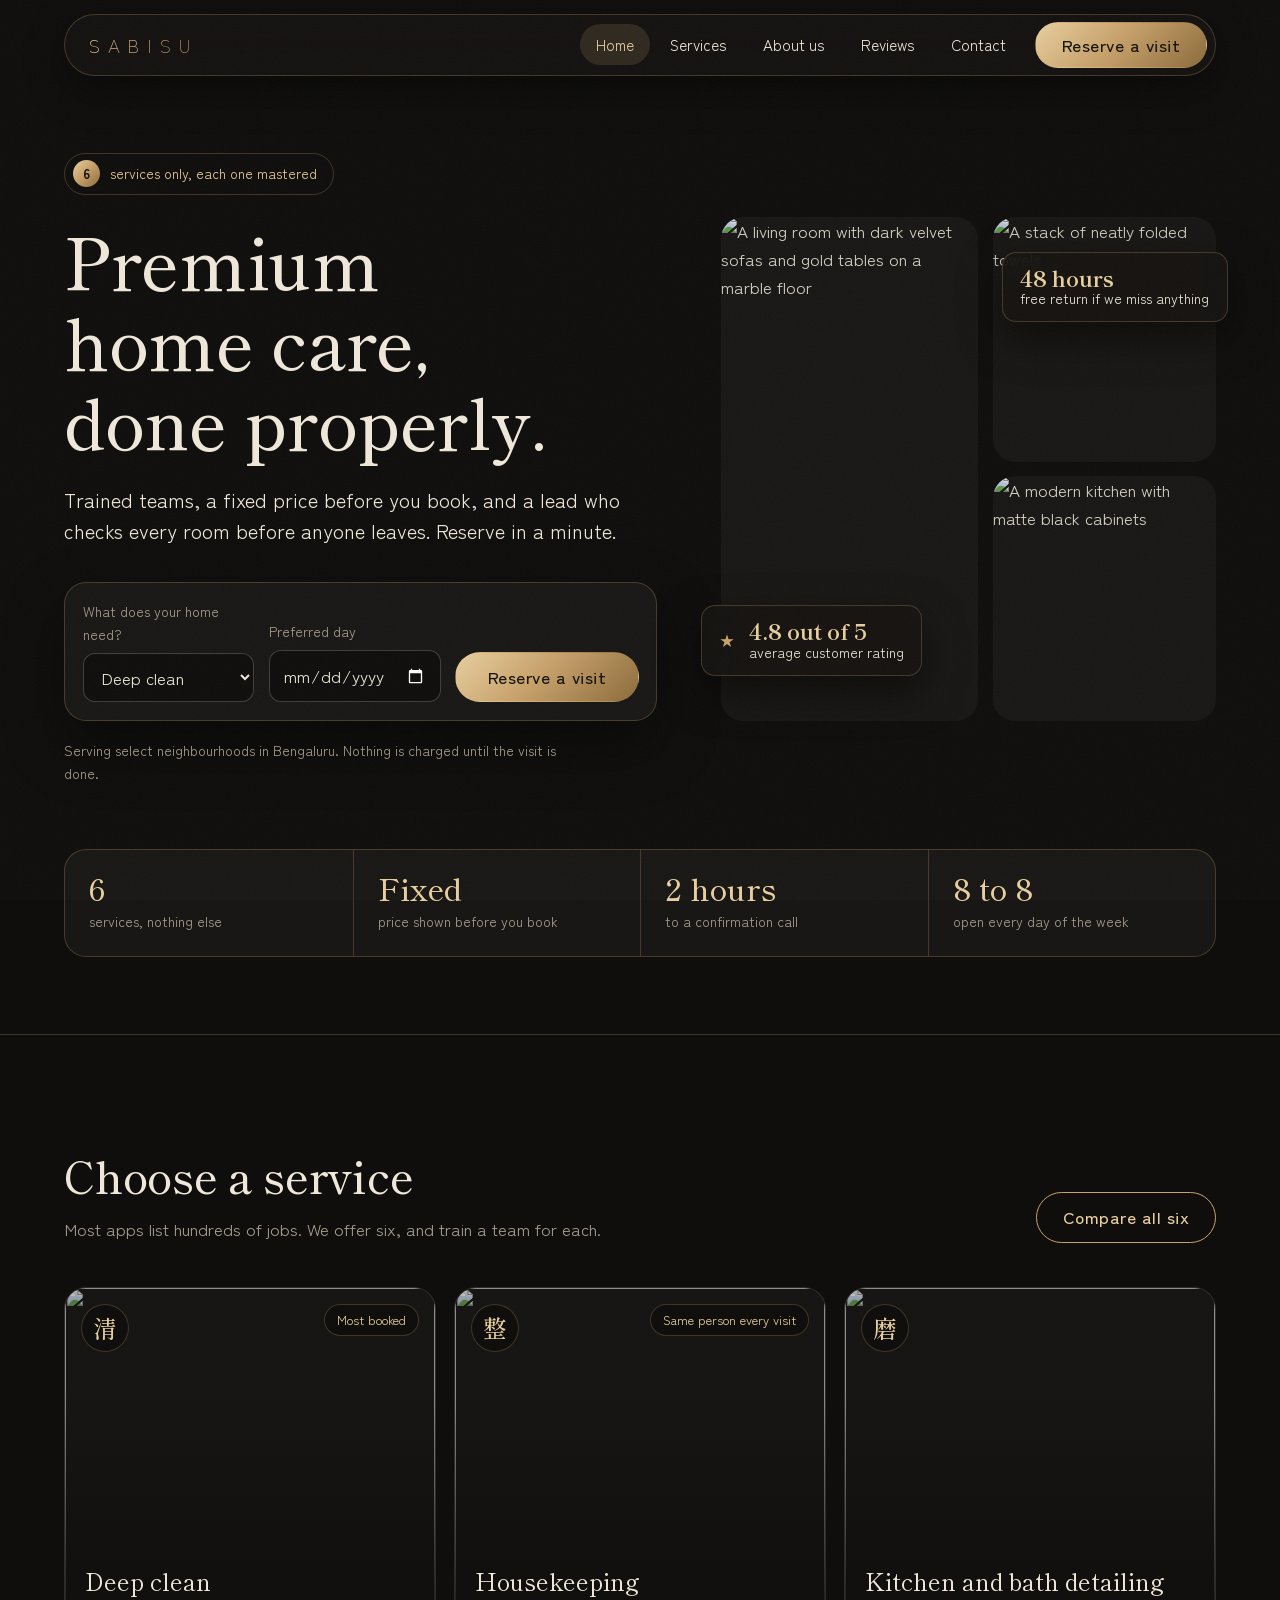
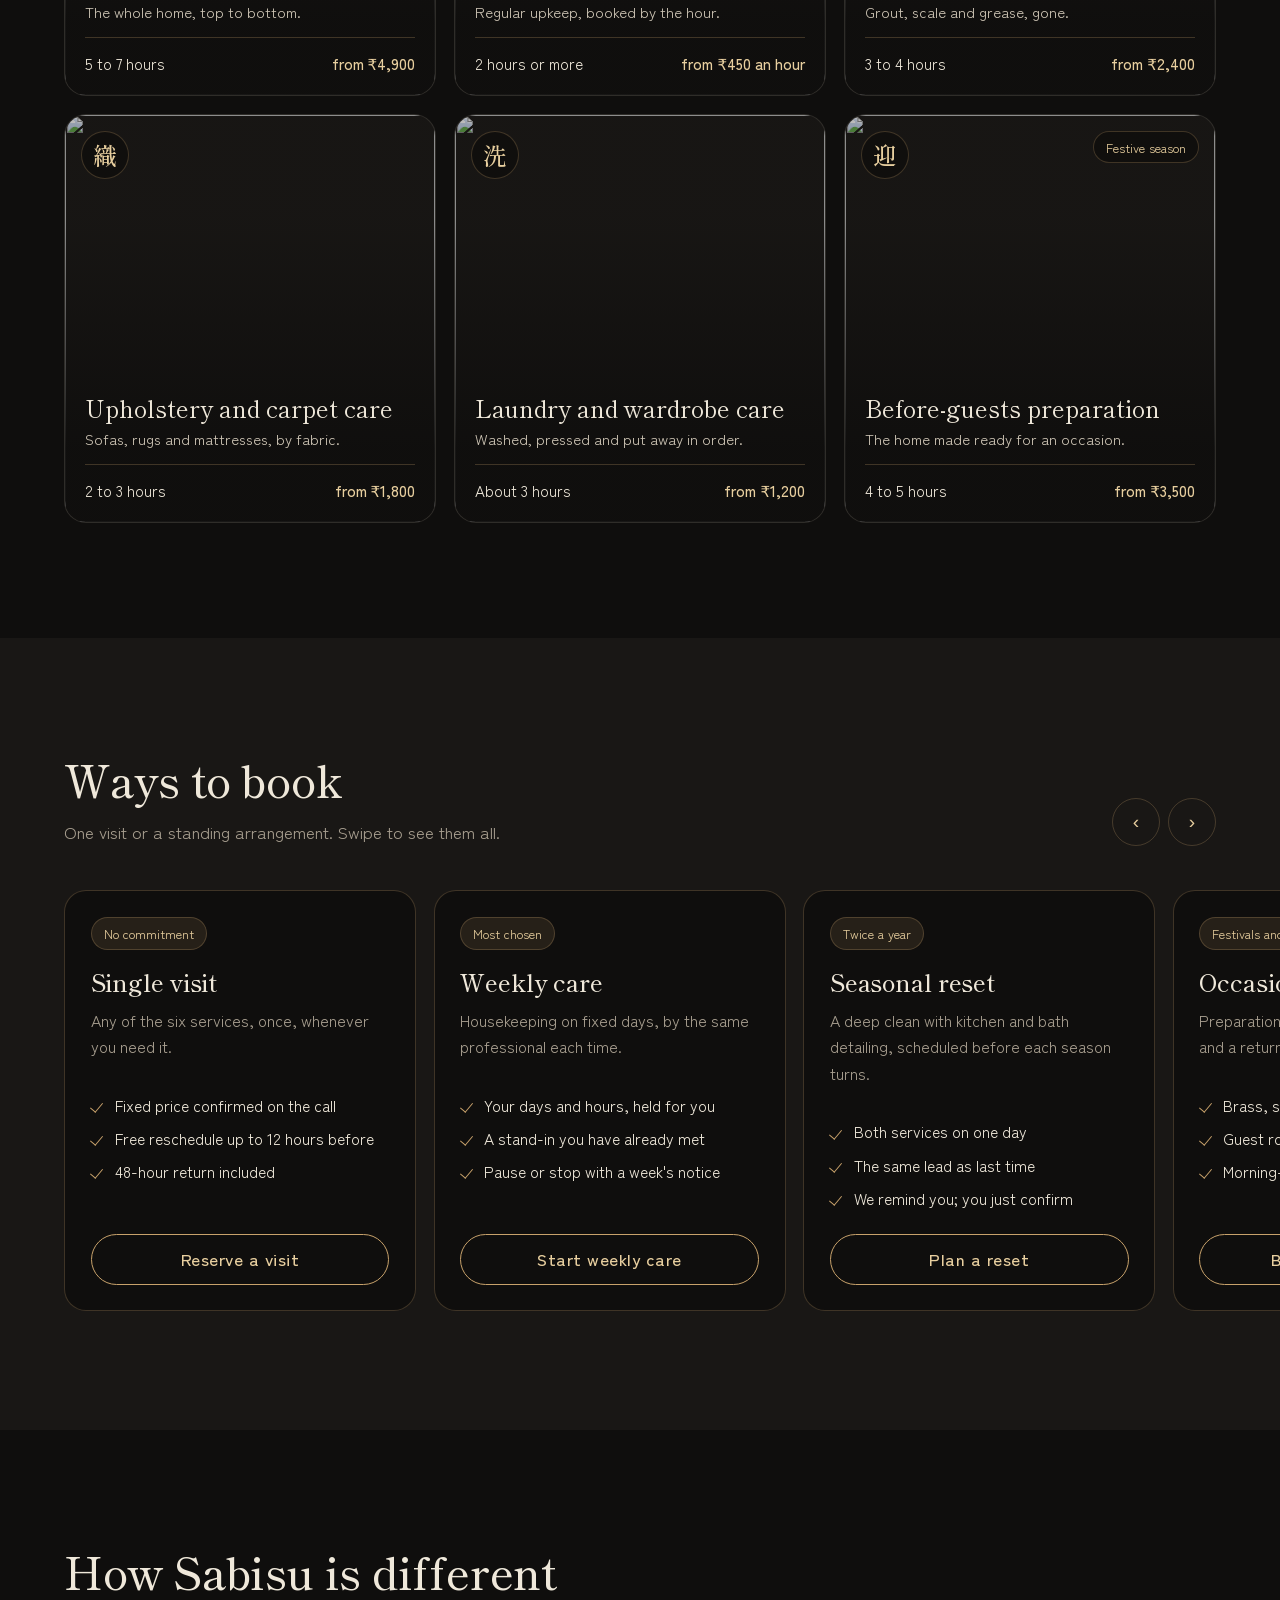
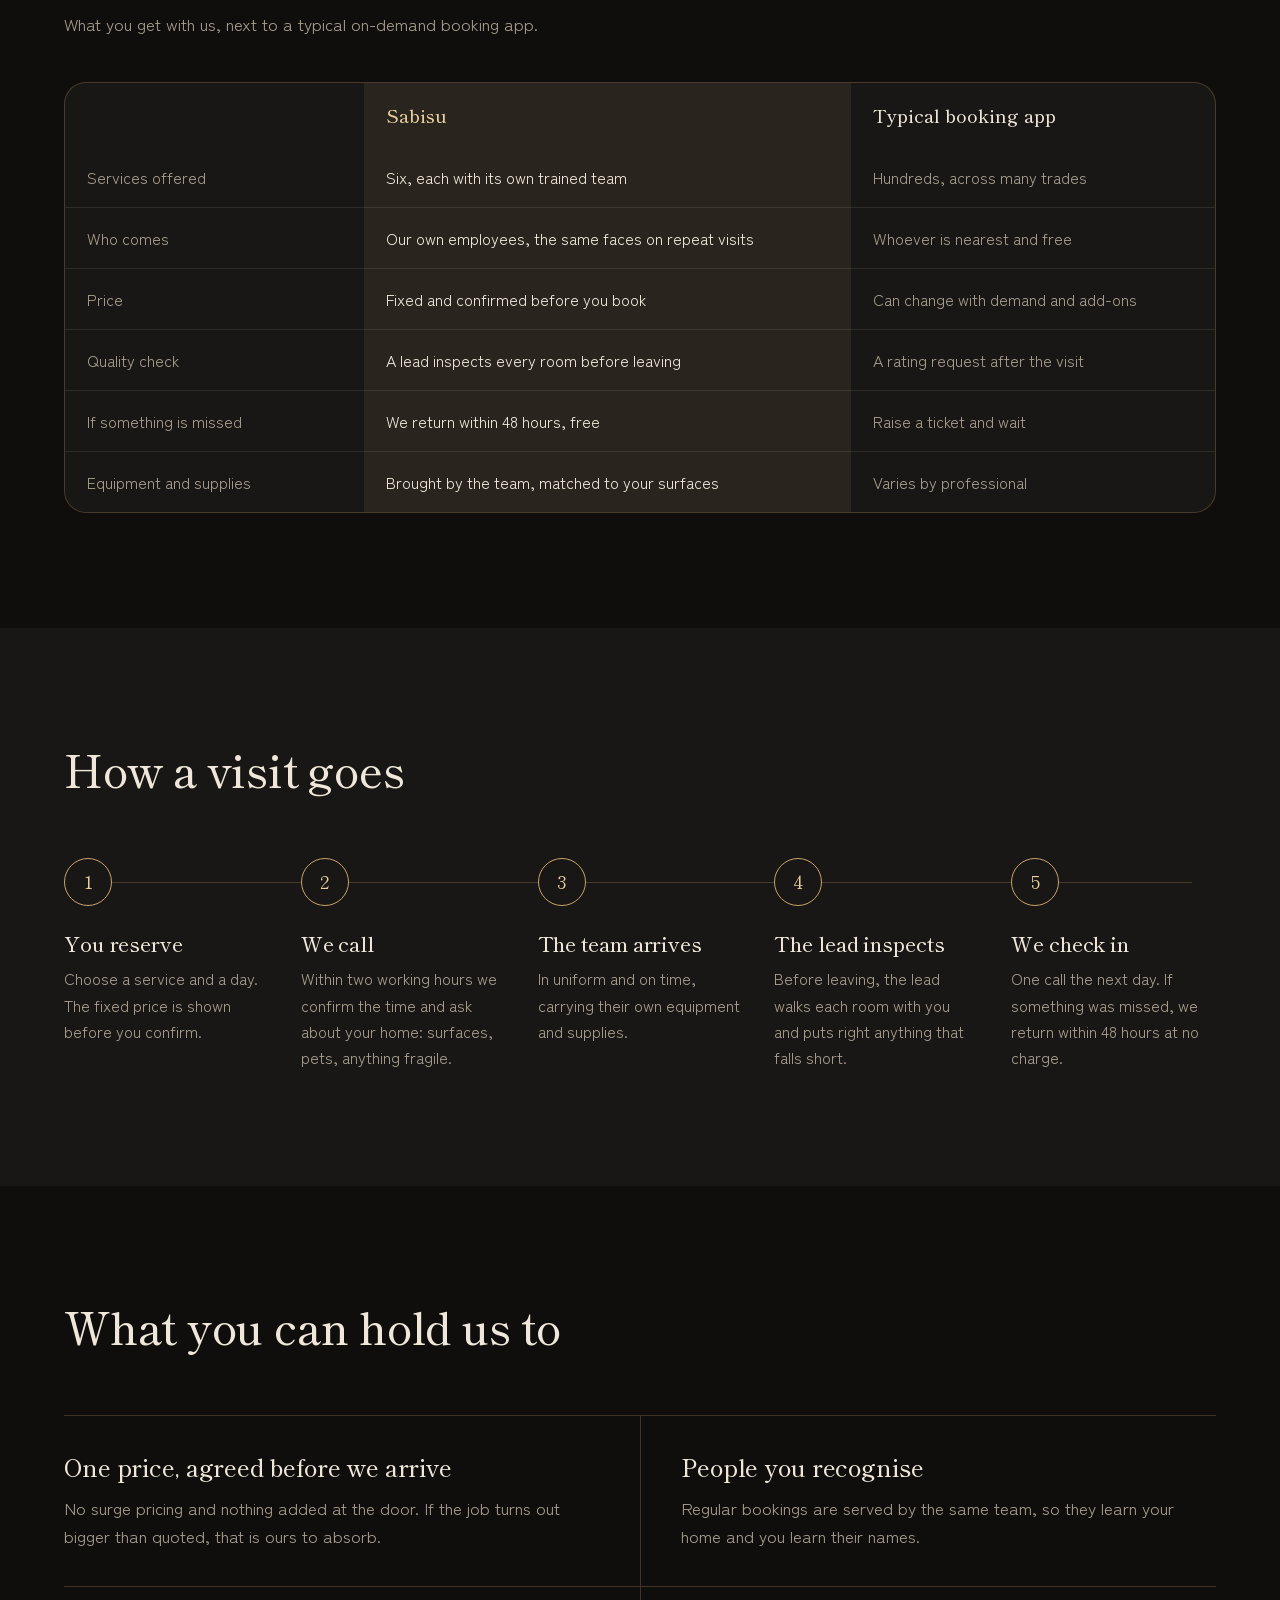
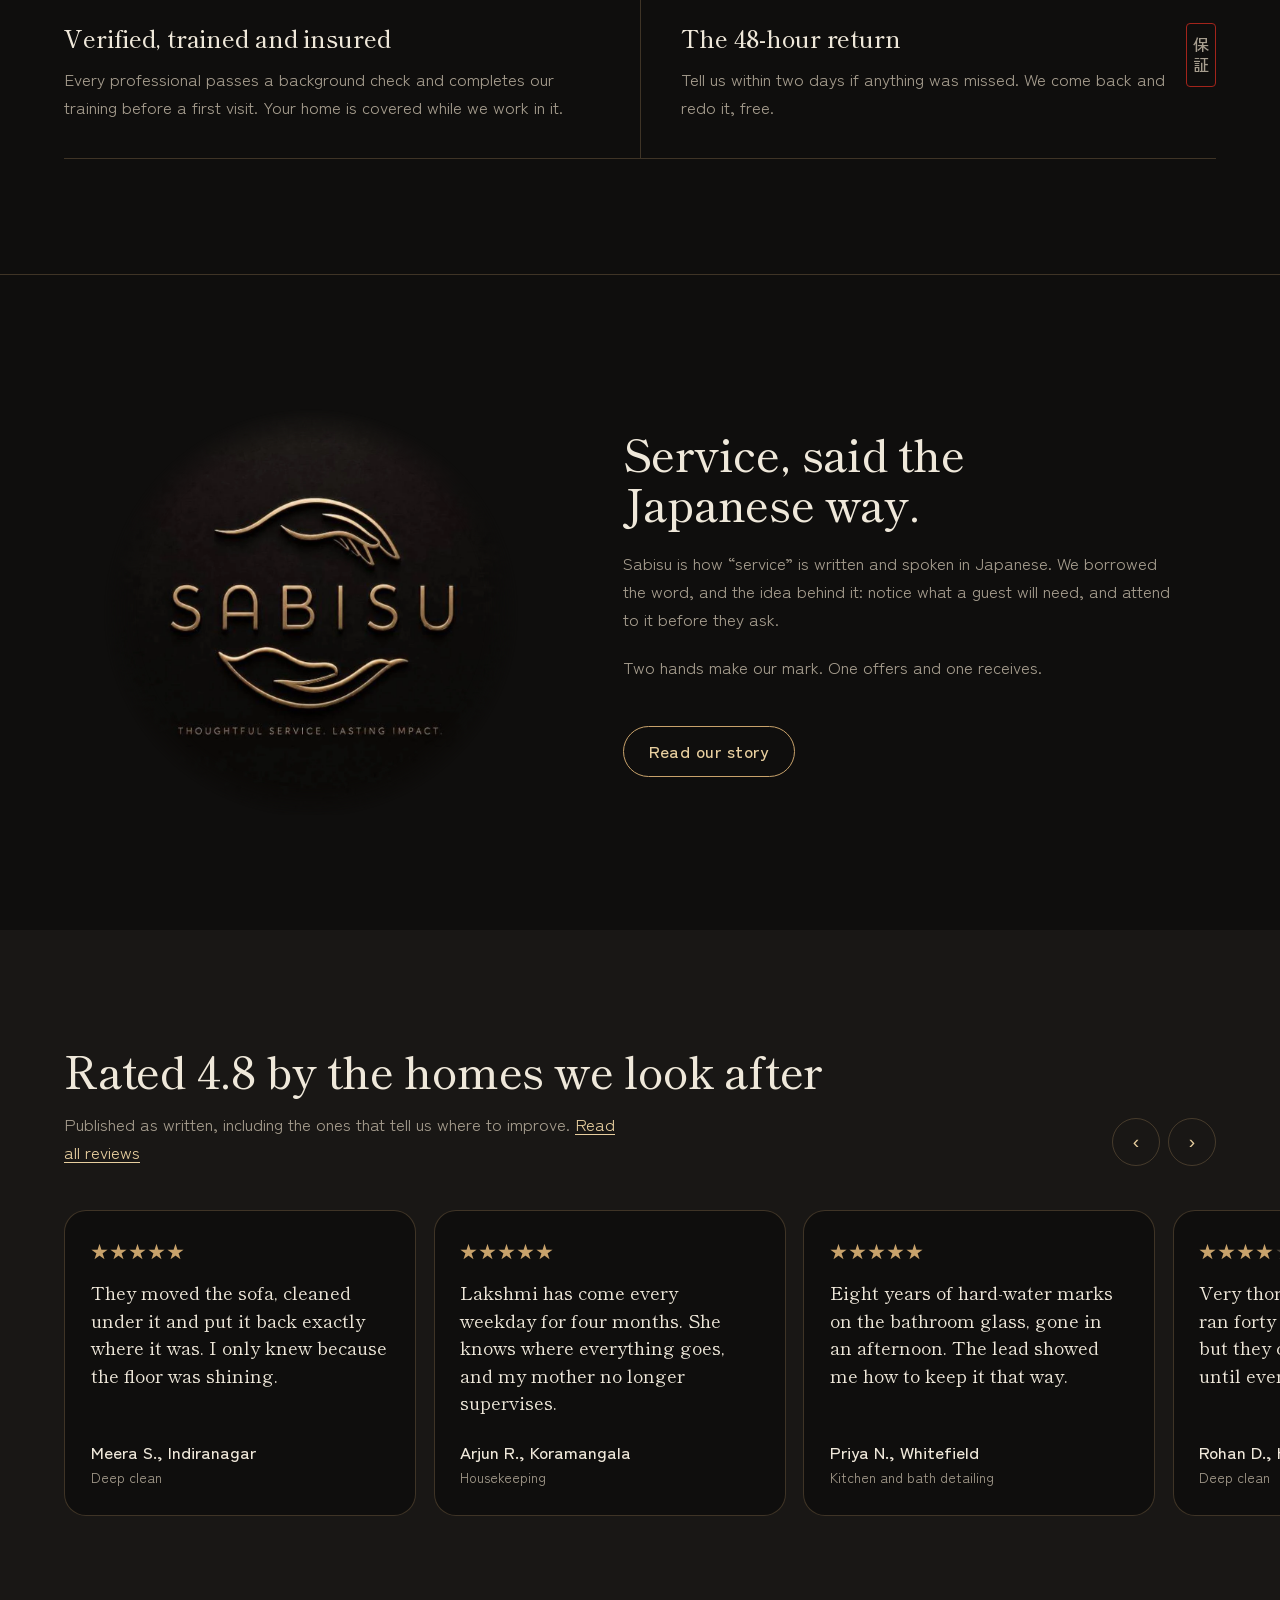
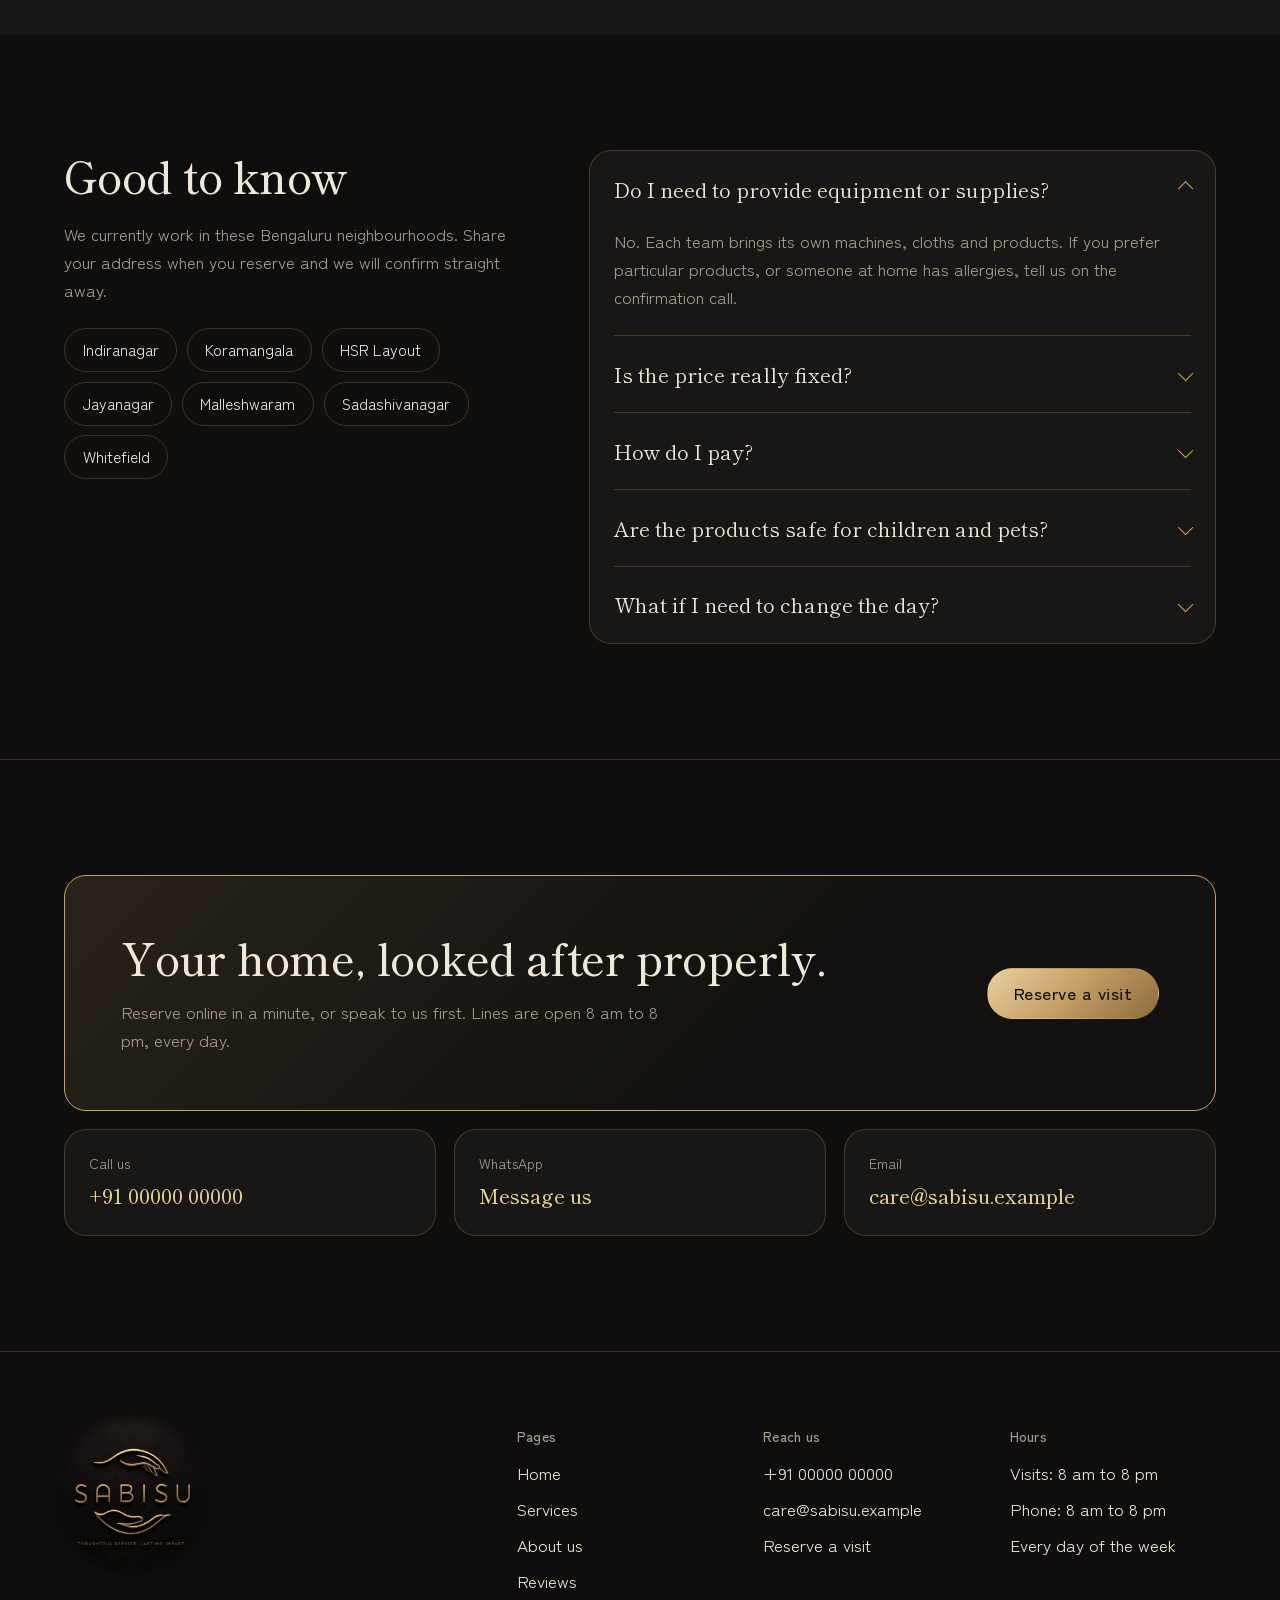
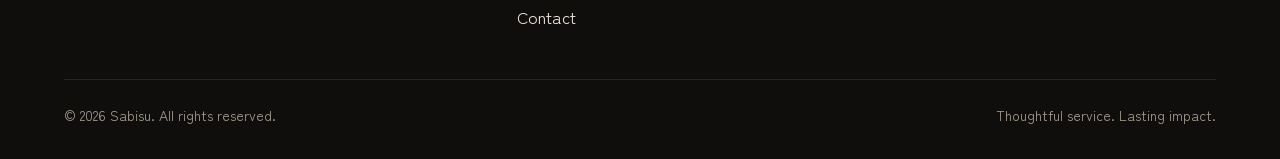
==== index.html @ 98f80f8d "Add Sabisu website: home, services, about, reviews and contact pages Co-Authored-By: Claude Fable 5." ====
<!doctype html>
<html lang="en">
<head>
  <meta charset="utf-8">
  <meta name="viewport" content="width=device-width, initial-scale=1">
  <title>Sabisu — Premium home care, six services done properly</title>
  <meta name="description" content="Sabisu offers six premium home services, each delivered by a trained team at a fixed price. Thoughtful service. Lasting impact.">
  <link rel="icon" href="data:image/svg+xml,%3Csvg xmlns='http://www.w3.org/2000/svg' viewBox='0 0 32 32'%3E%3Crect width='32' height='32' rx='5' fill='%230f0e0d'/%3E%3Ccircle cx='16' cy='16' r='9' fill='none' stroke='%23c8a26b' stroke-width='1.6'/%3E%3C/svg%3E">
  <link rel="preconnect" href="https://fonts.googleapis.com">
  <link rel="preconnect" href="https://fonts.gstatic.com" crossorigin>
  <link rel="preconnect" href="https://images.unsplash.com">
  <link href="https://fonts.googleapis.com/css2?family=Shippori+Mincho:wght@400;500;600&family=Zen+Kaku+Gothic+New:wght@300;400;500;700&display=swap" rel="stylesheet">
  <link rel="stylesheet" href="styles.css">
</head>
<body>
<div class="progress" aria-hidden="true"></div>

<header class="site-header">
  <div class="wrap header-row">
    <a class="wordmark" href="index.html" aria-label="Sabisu home">Sabisu</a>
    <button class="nav-toggle" type="button" aria-expanded="false" aria-controls="site-nav">Menu</button>
    <nav id="site-nav" class="site-nav" aria-label="Main">
      <a href="index.html" aria-current="page">Home</a>
      <a href="services.html">Services</a>
      <a href="about.html">About us</a>
      <a href="reviews.html">Reviews</a>
      <a href="contact.html">Contact</a>
      <a class="btn btn-solid" href="contact.html#reserve">Reserve a visit</a>
    </nav>
  </div>
</header>

<!-- PHOTOS: placeholder stock images loaded from Unsplash. Replace with your own photography before launch. -->

<main>

  <!-- 1. Hero -->
  <section class="hero2">
    <div class="wrap">
      <div class="hero2-grid">
        <div>
          <p class="pill-note"><b>6</b> services only, each one mastered</p>
          <h1>Premium home care, done properly.</h1>
          <p class="lede">Trained teams, a fixed price before you book, and a lead who checks every room before anyone leaves. Reserve in a minute.</p>

          <form class="book-card" action="contact.html" method="get">
            <div class="field">
              <label for="hero-service">What does your home need?</label>
              <select id="hero-service" name="service">
                <option value="deep-clean">Deep clean</option>
                <option value="housekeeping">Housekeeping</option>
                <option value="kitchen-bath">Kitchen and bath detailing</option>
                <option value="upholstery">Upholstery and carpet care</option>
                <option value="laundry">Laundry and wardrobe care</option>
                <option value="before-guests">Before-guests preparation</option>
              </select>
            </div>
            <div class="field">
              <label for="hero-date">Preferred day</label>
              <input id="hero-date" name="date" type="date">
            </div>
            <button class="btn btn-solid" type="submit">Reserve a visit</button>
          </form>
          <p class="hero-note">Serving select neighbourhoods in Bengaluru. Nothing is charged until the visit is done.</p>
        </div>

        <div class="collage">
          <figure class="ph"><img src="https://images.unsplash.com/photo-1792269244087-57f1eb3b714d?auto=format&fit=crop&w=900&q=70" alt="A living room with dark velvet sofas and gold tables on a marble floor"></figure>
          <figure class="ph"><img src="https://images.unsplash.com/photo-1724847885015-be191f1a47ef?auto=format&fit=crop&w=700&q=70" alt="A stack of neatly folded towels"></figure>
          <figure class="ph"><img src="https://images.unsplash.com/photo-1600684388091-627109f3cd60?auto=format&fit=crop&w=700&q=70" alt="A modern kitchen with matte black cabinets"></figure>
          <div class="float-card float-a"><span class="stars" aria-hidden="true">★</span><span><strong>4.8 out of 5</strong>average customer rating</span></div>
          <div class="float-card float-b"><span><strong>48 hours</strong>free return if we miss anything</span></div>
        </div>
      </div>

      <div class="trust">
        <div><strong>6</strong><span>services, nothing else</span></div>
        <div><strong>Fixed</strong><span>price shown before you book</span></div>
        <div><strong>2 hours</strong><span>to a confirmation call</span></div>
        <div><strong>8 to 8</strong><span>open every day of the week</span></div>
      </div>
    </div>
  </section>

  <!-- 2. Services -->
  <section class="band band-ruled" aria-labelledby="services-title">
    <div class="wrap">
      <div class="head-row">
        <div>
          <h2 id="services-title">Choose a service</h2>
          <p>Most apps list hundreds of jobs. We offer six, and train a team for each.</p>
        </div>
        <a class="btn" href="services.html">Compare all six</a>
      </div>
      <div class="tiles">
        <a class="tile" href="services.html#deep-clean">
          <img src="https://images.unsplash.com/photo-1792269244087-57f1eb3b714d?auto=format&fit=crop&w=800&q=70" alt="" loading="lazy">
          <span class="tile-top"><span class="glyph" lang="ja" aria-hidden="true">清</span><span class="tag">Most booked</span></span>
          <span class="tile-body">
            <span class="tile-name">Deep clean</span>
            <span class="tile-desc">The whole home, top to bottom.</span>
            <span class="tile-foot"><span>5 to 7 hours</span><b>from ₹4,900</b></span>
          </span>
        </a>
        <a class="tile" href="services.html#housekeeping">
          <img src="https://images.unsplash.com/photo-1758272421751-963195322eaa?auto=format&fit=crop&w=800&q=70" alt="" loading="lazy">
          <span class="tile-top"><span class="glyph" lang="ja" aria-hidden="true">整</span><span class="tag">Same person every visit</span></span>
          <span class="tile-body">
            <span class="tile-name">Housekeeping</span>
            <span class="tile-desc">Regular upkeep, booked by the hour.</span>
            <span class="tile-foot"><span>2 hours or more</span><b>from ₹450 an hour</b></span>
          </span>
        </a>
        <a class="tile" href="services.html#kitchen-bath">
          <img src="https://images.unsplash.com/photo-1600684388091-627109f3cd60?auto=format&fit=crop&w=800&q=70" alt="" loading="lazy">
          <span class="tile-top"><span class="glyph" lang="ja" aria-hidden="true">磨</span></span>
          <span class="tile-body">
            <span class="tile-name">Kitchen and bath detailing</span>
            <span class="tile-desc">Grout, scale and grease, gone.</span>
            <span class="tile-foot"><span>3 to 4 hours</span><b>from ₹2,400</b></span>
          </span>
        </a>
        <a class="tile" href="services.html#upholstery">
          <img src="https://images.unsplash.com/photo-1621515949831-f6cee2a5d320?auto=format&fit=crop&w=800&q=70" alt="" loading="lazy">
          <span class="tile-top"><span class="glyph" lang="ja" aria-hidden="true">織</span></span>
          <span class="tile-body">
            <span class="tile-name">Upholstery and carpet care</span>
            <span class="tile-desc">Sofas, rugs and mattresses, by fabric.</span>
            <span class="tile-foot"><span>2 to 3 hours</span><b>from ₹1,800</b></span>
          </span>
        </a>
        <a class="tile" href="services.html#laundry">
          <img src="https://images.unsplash.com/photo-1490481651871-ab68de25d43d?auto=format&fit=crop&w=800&q=70" alt="" loading="lazy">
          <span class="tile-top"><span class="glyph" lang="ja" aria-hidden="true">洗</span></span>
          <span class="tile-body">
            <span class="tile-name">Laundry and wardrobe care</span>
            <span class="tile-desc">Washed, pressed and put away in order.</span>
            <span class="tile-foot"><span>About 3 hours</span><b>from ₹1,200</b></span>
          </span>
        </a>
        <a class="tile" href="services.html#before-guests">
          <img src="https://images.unsplash.com/photo-1761295908075-065ac2db0f5c?auto=format&fit=crop&w=800&q=70" alt="" loading="lazy">
          <span class="tile-top"><span class="glyph" lang="ja" aria-hidden="true">迎</span><span class="tag">Festive season</span></span>
          <span class="tile-body">
            <span class="tile-name">Before-guests preparation</span>
            <span class="tile-desc">The home made ready for an occasion.</span>
            <span class="tile-foot"><span>4 to 5 hours</span><b>from ₹3,500</b></span>
          </span>
        </a>
      </div>
    </div>
  </section>

  <!-- 3. Ways to book -->
  <section class="band band-raised" aria-labelledby="plans-title">
    <div class="wrap">
      <div class="head-row">
        <div>
          <h2 id="plans-title">Ways to book</h2>
          <p>One visit or a standing arrangement. Swipe to see them all.</p>
        </div>
        <div class="arrows">
          <button class="arrow" type="button" data-scroll="plans" data-dir="prev" aria-label="Previous plans">‹</button>
          <button class="arrow" type="button" data-scroll="plans" data-dir="next" aria-label="Next plans">›</button>
        </div>
      </div>
      <div class="scroller" id="plans" tabindex="0" aria-label="Ways to book">
        <article class="card">
          <span class="tag">No commitment</span>
          <h3>Single visit</h3>
          <p>Any of the six services, once, whenever you need it.</p>
          <ul>
            <li>Fixed price confirmed on the call</li>
            <li>Free reschedule up to 12 hours before</li>
            <li>48-hour return included</li>
          </ul>
          <a class="btn" href="contact.html#reserve">Reserve a visit</a>
        </article>
        <article class="card">
          <span class="tag">Most chosen</span>
          <h3>Weekly care</h3>
          <p>Housekeeping on fixed days, by the same professional each time.</p>
          <ul>
            <li>Your days and hours, held for you</li>
            <li>A stand-in you have already met</li>
            <li>Pause or stop with a week's notice</li>
          </ul>
          <a class="btn" href="contact.html?service=housekeeping#reserve">Start weekly care</a>
        </article>
        <article class="card">
          <span class="tag">Twice a year</span>
          <h3>Seasonal reset</h3>
          <p>A deep clean with kitchen and bath detailing, scheduled before each season turns.</p>
          <ul>
            <li>Both services on one day</li>
            <li>The same lead as last time</li>
            <li>We remind you; you just confirm</li>
          </ul>
          <a class="btn" href="contact.html?service=deep-clean#reserve">Plan a reset</a>
        </article>
        <article class="card">
          <span class="tag">Festivals and occasions</span>
          <h3>Occasion care</h3>
          <p>Preparation the day before guests arrive, and a return visit the morning after.</p>
          <ul>
            <li>Brass, silver and glassware polished</li>
            <li>Guest rooms made ready</li>
            <li>Morning-after tidy on request</li>
          </ul>
          <a class="btn" href="contact.html?service=before-guests#reserve">Book occasion care</a>
        </article>
        <article class="card">
          <span class="tag">New home</span>
          <h3>Move-in ready</h3>
          <p>A deep clean of an empty home, with fabric care for anything you bring along.</p>
          <ul>
            <li>Done before your furniture arrives</li>
            <li>Cabinets and wardrobes cleaned inside</li>
            <li>Keys can be collected and returned</li>
          </ul>
          <a class="btn" href="contact.html?service=deep-clean#reserve">Prepare a new home</a>
        </article>
      </div>
    </div>
  </section>

  <!-- 4. Comparison -->
  <section class="band" aria-labelledby="compare-title">
    <div class="wrap">
      <div class="head-row">
        <div>
          <h2 id="compare-title">How Sabisu is different</h2>
          <p>What you get with us, next to a typical on-demand booking app.</p>
        </div>
      </div>
      <div class="table-wrap">
        <table>
          <thead>
            <tr><th scope="col"><span class="vh">What is compared</span></th><th scope="col" class="col-us">Sabisu</th><th scope="col">Typical booking app</th></tr>
          </thead>
          <tbody>
            <tr><th scope="row">Services offered</th><td class="col-us">Six, each with its own trained team</td><td class="them">Hundreds, across many trades</td></tr>
            <tr><th scope="row">Who comes</th><td class="col-us">Our own employees, the same faces on repeat visits</td><td class="them">Whoever is nearest and free</td></tr>
            <tr><th scope="row">Price</th><td class="col-us">Fixed and confirmed before you book</td><td class="them">Can change with demand and add-ons</td></tr>
            <tr><th scope="row">Quality check</th><td class="col-us">A lead inspects every room before leaving</td><td class="them">A rating request after the visit</td></tr>
            <tr><th scope="row">If something is missed</th><td class="col-us">We return within 48 hours, free</td><td class="them">Raise a ticket and wait</td></tr>
            <tr><th scope="row">Equipment and supplies</th><td class="col-us">Brought by the team, matched to your surfaces</td><td class="them">Varies by professional</td></tr>
          </tbody>
        </table>
      </div>
    </div>
  </section>

  <!-- 5. How a visit goes -->
  <section class="band band-raised" aria-labelledby="visit-title">
    <div class="wrap">
      <div class="band-head">
        <h2 id="visit-title">How a visit goes</h2>
      </div>
      <ol class="steps">
        <li><h3>You reserve</h3><p>Choose a service and a day. The fixed price is shown before you confirm.</p></li>
        <li><h3>We call</h3><p>Within two working hours we confirm the time and ask about your home: surfaces, pets, anything fragile.</p></li>
        <li><h3>The team arrives</h3><p>In uniform and on time, carrying their own equipment and supplies.</p></li>
        <li><h3>The lead inspects</h3><p>Before leaving, the lead walks each room with you and puts right anything that falls short.</p></li>
        <li><h3>We check in</h3><p>One call the next day. If something was missed, we return within 48 hours at no charge.</p></li>
      </ol>
    </div>
  </section>

  <!-- 6. Commitments -->
  <section class="band" aria-labelledby="hold-title">
    <div class="wrap">
      <div class="band-head">
        <h2 id="hold-title">What you can hold us to</h2>
      </div>
      <div class="commitments">
        <div class="commitment">
          <h3>One price, agreed before we arrive</h3>
          <p>No surge pricing and nothing added at the door. If the job turns out bigger than quoted, that is ours to absorb.</p>
        </div>
        <div class="commitment">
          <h3>People you recognise</h3>
          <p>Regular bookings are served by the same team, so they learn your home and you learn their names.</p>
        </div>
        <div class="commitment">
          <h3>Verified, trained and insured</h3>
          <p>Every professional passes a background check and completes our training before a first visit. Your home is covered while we work in it.</p>
        </div>
        <div class="commitment">
          <p class="seal" lang="ja" title="Hoshō: guarantee">保証</p>
          <h3>The 48-hour return</h3>
          <p>Tell us within two days if anything was missed. We come back and redo it, free.</p>
        </div>
      </div>
    </div>
  </section>

  <!-- 7. About teaser -->
  <section class="band band-ruled" aria-labelledby="about-title">
    <div class="wrap teaser">
      <div class="mark-fade"><img src="assets/sabisu-logo.webp" width="1179" height="1160" alt="The Sabisu mark: two open hands drawn in one gold line around the name." loading="lazy"></div>
      <div>
        <h2 id="about-title">Service, said the Japanese way.</h2>
        <p>Sabisu is how “service” is written and spoken in Japanese. We borrowed the word, and the idea behind it: notice what a guest will need, and attend to it before they ask.</p>
        <p>Two hands make our mark. One offers and one receives.</p>
        <a class="btn" href="about.html">Read our story</a>
      </div>
    </div>
  </section>

  <!-- 8. Reviews -->
  <section class="band band-raised" aria-labelledby="reviews-title">
    <div class="wrap">
      <div class="head-row">
        <div>
          <h2 id="reviews-title">Rated 4.8 by the homes we look after</h2>
          <p>Published as written, including the ones that tell us where to improve. <a href="reviews.html">Read all reviews</a></p>
        </div>
        <div class="arrows">
          <button class="arrow" type="button" data-scroll="home-reviews" data-dir="prev" aria-label="Previous reviews">‹</button>
          <button class="arrow" type="button" data-scroll="home-reviews" data-dir="next" aria-label="Next reviews">›</button>
        </div>
      </div>
      <!-- PLACEHOLDER: sample reviews. Replace with verified customer reviews before launch. -->
      <div class="scroller" id="home-reviews" tabindex="0" aria-label="Customer reviews">
        <article class="card card-review">
          <span class="stars" role="img" aria-label="5 out of 5">★★★★★</span>
          <blockquote>They moved the sofa, cleaned under it and put it back exactly where it was. I only knew because the floor was shining.</blockquote>
          <div class="review-who">Meera S., Indiranagar</div>
          <div class="review-what">Deep clean</div>
        </article>
        <article class="card card-review">
          <span class="stars" role="img" aria-label="5 out of 5">★★★★★</span>
          <blockquote>Lakshmi has come every weekday for four months. She knows where everything goes, and my mother no longer supervises.</blockquote>
          <div class="review-who">Arjun R., Koramangala</div>
          <div class="review-what">Housekeeping</div>
        </article>
        <article class="card card-review">
          <span class="stars" role="img" aria-label="5 out of 5">★★★★★</span>
          <blockquote>Eight years of hard-water marks on the bathroom glass, gone in an afternoon. The lead showed me how to keep it that way.</blockquote>
          <div class="review-who">Priya N., Whitefield</div>
          <div class="review-what">Kitchen and bath detailing</div>
        </article>
        <article class="card card-review">
          <span class="stars" role="img" aria-label="4 out of 5">★★★★<span class="off">★</span></span>
          <blockquote>Very thorough work. The team ran forty minutes late in traffic, but they called ahead and stayed until every room was finished.</blockquote>
          <div class="review-who">Rohan D., HSR Layout</div>
          <div class="review-what">Deep clean</div>
        </article>
        <article class="card card-review">
          <span class="stars" role="img" aria-label="5 out of 5">★★★★★</span>
          <blockquote>Twenty relatives for Deepavali and I did not lift a cloth. The brass lamps looked the way they did in my grandmother's house.</blockquote>
          <div class="review-who">Kavitha M., Jayanagar</div>
          <div class="review-what">Before-guests preparation</div>
        </article>
        <article class="card card-review">
          <span class="stars" role="img" aria-label="5 out of 5">★★★★★</span>
          <blockquote>They tested a hidden corner of the linen sofa before touching the rest. The turmeric stain is gone and the fabric is unharmed.</blockquote>
          <div class="review-who">Sneha K., Sadashivanagar</div>
          <div class="review-what">Upholstery and carpet care</div>
        </article>
      </div>
    </div>
  </section>

  <!-- 9. Areas and questions -->
  <section class="band" aria-labelledby="faq-title">
    <div class="wrap split">
      <div class="split-head">
        <h2 id="faq-title">Good to know</h2>
        <p>We currently work in these Bengaluru neighbourhoods. Share your address when you reserve and we will confirm straight away.</p>
        <ul class="area-chips" style="margin-top:1.5rem">
          <li>Indiranagar</li><li>Koramangala</li><li>HSR Layout</li><li>Jayanagar</li><li>Malleshwaram</li><li>Sadashivanagar</li><li>Whitefield</li>
        </ul>
      </div>
      <div class="faq">
        <details open>
          <summary>Do I need to provide equipment or supplies?</summary>
          <p>No. Each team brings its own machines, cloths and products. If you prefer particular products, or someone at home has allergies, tell us on the confirmation call.</p>
        </details>
        <details>
          <summary>Is the price really fixed?</summary>
          <p>Yes. It depends on the service and the size of your home, and you see it before you confirm. It does not change on the day.</p>
        </details>
        <details>
          <summary>How do I pay?</summary>
          <p>After the visit, once the lead's walk-through is done. We accept UPI, cards and bank transfer, and send a receipt the same day.</p>
        </details>
        <details>
          <summary>Are the products safe for children and pets?</summary>
          <p>We use low-odour, non-caustic products by default and keep stronger descalers for bathrooms only. Tell us about pets or infants and the team will plan around them.</p>
        </details>
        <details>
          <summary>What if I need to change the day?</summary>
          <p>Move or cancel a visit without charge up to 12 hours before it starts.</p>
        </details>
      </div>
    </div>
  </section>

  <!-- 10. Contact -->
  <section class="band band-ruled" aria-labelledby="closing-title">
    <div class="wrap">
      <div class="closing">
        <div>
          <h2 id="closing-title">Your home, looked after properly.</h2>
          <p>Reserve online in a minute, or speak to us first. Lines are open 8 am to 8 pm, every day.</p>
        </div>
        <div class="closing-actions">
          <a class="btn btn-solid" href="contact.html#reserve">Reserve a visit</a>
        </div>
      </div>
      <div class="reach" style="margin-top:1.1rem">
        <a href="tel:+910000000000"><small>Call us</small><strong>+91 00000 00000</strong></a>
        <a href="https://wa.me/910000000000"><small>WhatsApp</small><strong>Message us</strong></a>
        <a href="mailto:care@sabisu.example"><small>Email</small><strong>care@sabisu.example</strong></a>
      </div>
    </div>
  </section>

</main>

<footer class="site-footer">
  <div class="wrap">
    <div class="footer-grid">
      <div class="footer-brand">
        <div class="mark-fade footer-mark"><img src="assets/sabisu-logo.webp" width="1179" height="1160" alt="Sabisu. Thoughtful service. Lasting impact." loading="lazy"></div>
      </div>
      <div>
        <h2>Pages</h2>
        <ul>
          <li><a href="index.html">Home</a></li>
          <li><a href="services.html">Services</a></li>
          <li><a href="about.html">About us</a></li>
          <li><a href="reviews.html">Reviews</a></li>
          <li><a href="contact.html">Contact</a></li>
        </ul>
      </div>
      <div>
        <h2>Reach us</h2>
        <ul>
          <li><a href="tel:+910000000000">+91 00000 00000</a></li>
          <li><a href="mailto:care@sabisu.example">care@sabisu.example</a></li>
          <li><a href="contact.html#reserve">Reserve a visit</a></li>
        </ul>
      </div>
      <div>
        <h2>Hours</h2>
        <ul>
          <li>Visits: 8 am to 8 pm</li>
          <li>Phone: 8 am to 8 pm</li>
          <li>Every day of the week</li>
        </ul>
      </div>
    </div>
    <div class="footer-base">
      <p>© <span data-year>2026</span> Sabisu. All rights reserved.</p>
      <p>Thoughtful service. Lasting impact.</p>
    </div>
  </div>
</footer>

<script src="script.js"></script>
</body>
</html>
---- styles.css ----
/* Sabisu — shared styles
   Palette is taken from the logo: sumi ink black, brushed gold line,
   vermilion seal. Type: Shippori Mincho (display), Zen Kaku Gothic New (text). */

@property --sweep {
  syntax: "<angle>";
  inherits: false;
  initial-value: 360deg;
}

:root {
  color-scheme: dark;

  --sumi: #0f0e0d;        /* page ground, matched to the logo's black */
  --urushi: #191715;      /* raised lacquer surface */
  --kin: #c8a26b;         /* gold line */
  --kin-hi: #e8cf9f;      /* gold highlight */
  --kin-lo: #8c6b3c;      /* gold shadow */
  --shu: #a3241b;         /* seal vermilion */
  --shu-hi: #d65445;      /* seal vermilion, readable on black */
  --kinari: #efe8da;      /* unbleached silk: main text */
  --hai: #a69d8e;         /* ash: secondary text */

  --rule: rgba(200, 162, 107, 0.26);
  --rule-soft: rgba(239, 232, 218, 0.1);

  --serif: "Shippori Mincho", "Hiragino Mincho ProN", "Yu Mincho", Georgia, serif;
  --sans: "Zen Kaku Gothic New", "Hiragino Sans", "Yu Gothic", system-ui, sans-serif;

  --t-small: 0.875rem;
  --t-body: 1.0625rem;
  --t-lead: 1.25rem;
  --t-h3: 1.5rem;
  --t-h2: clamp(1.9rem, 1.3rem + 2.2vw, 2.75rem);
  --t-h1: clamp(2.4rem, 1.3rem + 4.4vw, 4.4rem);

  --gap-section: clamp(4.5rem, 9vw, 8rem);
  --gold-fill: linear-gradient(135deg, var(--kin-hi) 0%, var(--kin) 45%, var(--kin-lo) 100%);
}

*,
*::before,
*::after { box-sizing: border-box; }

html { -webkit-text-size-adjust: 100%; scroll-behavior: smooth; }

body {
  margin: 0;
  background: var(--sumi);
  color: var(--kinari);
  font-family: var(--sans);
  font-size: var(--t-body);
  line-height: 1.65;
  -webkit-font-smoothing: antialiased;
  overflow-x: hidden;
}

/* Fine paper grain, the same tooth as the logo's card stock */
body::after {
  content: "";
  position: fixed;
  inset: 0;
  z-index: 100;
  pointer-events: none;
  opacity: 0.035;
  background-image: url("data:image/svg+xml,%3Csvg xmlns='http://www.w3.org/2000/svg' width='220' height='220'%3E%3Cfilter id='n'%3E%3CfeTurbulence type='fractalNoise' baseFrequency='.9' numOctaves='2' stitchTiles='stitch'/%3E%3C/filter%3E%3Crect width='100%25' height='100%25' filter='url(%23n)'/%3E%3C/svg%3E");
}

img { max-width: 100%; height: auto; display: block; }

h1, h2, h3 {
  font-family: var(--serif);
  font-weight: 500;
  line-height: 1.14;
  letter-spacing: -0.005em;
  margin: 0;
  text-wrap: balance;
}
h1 { font-size: var(--t-h1); }
h2 { font-size: var(--t-h2); }
h3 { font-size: var(--t-h3); line-height: 1.25; }

p { margin: 0 0 1em; max-width: 62ch; }
p:last-child { margin-bottom: 0; }

a { color: var(--kin-hi); text-underline-offset: 0.2em; text-decoration-thickness: 1px; }
a:hover { color: var(--kinari); }

:focus-visible {
  outline: 2px solid var(--kin-hi);
  outline-offset: 3px;
  border-radius: 2px;
}

.vh {
  position: absolute;
  width: 1px; height: 1px;
  margin: -1px; padding: 0; border: 0;
  overflow: hidden;
  clip-path: inset(50%);
  white-space: nowrap;
}

.wrap { width: min(100% - 2.5rem, 72rem); margin-inline: auto; }

.lede { font-size: var(--t-lead); line-height: 1.55; color: var(--kinari); max-width: 34em; }
.muted { color: var(--hai); }

/* ---------- Buttons ---------- */

.btn {
  display: inline-flex;
  align-items: center;
  justify-content: center;
  min-height: 3rem;
  padding: 0.65rem 1.6rem;
  border: 1px solid var(--kin);
  border-radius: 2px;
  background: transparent;
  color: var(--kin-hi);
  font: inherit;
  font-weight: 500;
  letter-spacing: 0.03em;
  text-decoration: none;
  cursor: pointer;
  transition: background-color 0.2s, color 0.2s, filter 0.2s;
}
.btn:hover { background: rgba(200, 162, 107, 0.12); color: var(--kinari); }

.btn-solid {
  background: var(--gold-fill);
  border-color: transparent;
  color: #17130c;
}
.btn-solid:hover { background: var(--gold-fill); color: #17130c; filter: brightness(1.12); }

/* ---------- Seal (the red mark from the logo) ---------- */

.seal {
  display: inline-block;
  margin: 0;
  padding: 0.7em 0.38em;
  border: 1.5px solid var(--shu);
  border-radius: 4px;
  color: var(--shu-hi);
  font-family: var(--sans);
  font-size: 1rem;
  font-weight: 500;
  line-height: 1;
  letter-spacing: 0.22em;
  writing-mode: vertical-rl;
  text-orientation: upright;
  max-width: none;
}

/* ---------- Header ---------- */

.site-header {
  position: sticky;
  top: 0;
  z-index: 20;
  background: rgba(15, 14, 13, 0.9);
  backdrop-filter: blur(10px);
  border-bottom: 1px solid var(--rule);
}
.header-row {
  display: flex;
  align-items: center;
  justify-content: space-between;
  gap: 1.5rem;
  min-height: 4.5rem;
}
.wordmark {
  font-family: var(--sans);
  font-weight: 300;
  font-size: 1.35rem;
  letter-spacing: 0.42em;
  text-transform: uppercase;
  text-decoration: none;
  background: var(--gold-fill);
  -webkit-background-clip: text;
  background-clip: text;
  color: transparent;
}
.wordmark:hover { color: transparent; filter: brightness(1.15); }

.site-nav { display: flex; align-items: center; gap: clamp(1rem, 2.4vw, 2.25rem); }
.site-nav a:not(.btn) {
  color: var(--kinari);
  text-decoration: none;
  font-size: 0.98rem;
  padding: 0.5rem 0;
  border-bottom: 1px solid transparent;
}
.site-nav a:not(.btn):hover { color: var(--kin-hi); }
.site-nav a[aria-current="page"] { color: var(--kin-hi); border-bottom-color: var(--kin); }
.site-nav .btn { min-height: 2.6rem; padding-block: 0.4rem; }

.nav-toggle {
  display: none;
  min-height: 2.75rem;
  padding: 0.4rem 1rem;
  border: 1px solid var(--rule);
  border-radius: 2px;
  background: transparent;
  color: var(--kinari);
  font: inherit;
  cursor: pointer;
}

@media (max-width: 54rem) {
  .nav-toggle { display: inline-flex; align-items: center; }
  .site-nav {
    display: none;
    position: absolute;
    top: 100%;
    left: 0;
    right: 0;
    flex-direction: column;
    align-items: stretch;
    gap: 0;
    padding: 0.5rem 1.25rem 1.5rem;
    background: var(--sumi);
    border-bottom: 1px solid var(--rule);
  }
  .site-nav.is-open { display: flex; }
  .site-nav a:not(.btn) { padding: 0.9rem 0; border-bottom: 1px solid var(--rule-soft); font-size: 1.1rem; }
  .site-nav a[aria-current="page"] { border-bottom-color: var(--rule-soft); }
  .site-nav .btn { margin-top: 1.25rem; min-height: 3rem; }
}

/* ---------- Bands ---------- */

.band { padding-block: var(--gap-section); }
.band-ruled { border-top: 1px solid var(--rule); }
.band-raised { background: var(--urushi); }

.split {
  display: grid;
  grid-template-columns: minmax(0, 5fr) minmax(0, 7fr);
  gap: clamp(2rem, 6vw, 6rem);
  align-items: start;
}
.split-head p { margin-top: 1.25rem; color: var(--hai); }
.band-head { margin-bottom: clamp(2.5rem, 5vw, 4rem); }
.band-head p { margin-top: 1.25rem; color: var(--hai); }

@media (max-width: 54rem) {
  .split { grid-template-columns: 1fr; }
}

/* ---------- Home: hero ---------- */

.hero { padding-block: clamp(3rem, 7vw, 6rem) clamp(4rem, 8vw, 7rem); }
.hero-grid {
  display: grid;
  grid-template-columns: minmax(0, 7fr) minmax(0, 5fr);
  gap: clamp(1.5rem, 4vw, 4rem);
  align-items: center;
}
.hero-copy .lede { margin-top: 1.75rem; }
.hero-note { margin-top: 1.1rem; font-size: var(--t-small); color: var(--hai); }

.hero-mark {
  position: relative;
  justify-self: end;
  width: min(100%, 33rem);
  aspect-ratio: 1179 / 1160;
}
.mark-fade {
  width: 100%;
  height: 100%;
  -webkit-mask-image: radial-gradient(ellipse 50% 50% at 50% 52.5%, #000 80%, transparent 96%);
  mask-image: radial-gradient(ellipse 50% 50% at 50% 52.5%, #000 80%, transparent 96%);
}
.mark-fade img {
  width: 100%;
  height: 100%;
  object-fit: cover;
  -webkit-mask-image: conic-gradient(from -90deg, #000 var(--sweep), transparent calc(var(--sweep) + 24deg));
  mask-image: conic-gradient(from -90deg, #000 var(--sweep), transparent calc(var(--sweep) + 24deg));
}
.hero-mark .seal { position: absolute; top: 3%; right: 3%; }

@media (prefers-reduced-motion: no-preference) {
  .hero-mark .mark-fade img { animation: brush 1.9s cubic-bezier(0.6, 0.05, 0.25, 1) 0.15s both; }
  .hero-mark .seal { animation: stamp 0.45s cubic-bezier(0.2, 1.4, 0.4, 1) 1.9s both; }
}
@keyframes brush { from { --sweep: -24deg; } to { --sweep: 360deg; } }
@keyframes stamp {
  from { opacity: 0; transform: scale(1.5) rotate(-6deg); }
  to { opacity: 1; transform: none; }
}

.reserve-strip {
  display: flex;
  flex-wrap: wrap;
  gap: 1rem;
  align-items: flex-end;
  margin-top: 2.5rem;
  padding: 1.25rem;
  border: 1px solid var(--rule);
  background: rgba(25, 23, 21, 0.7);
  max-width: 40rem;
}
.reserve-strip .field { flex: 1 1 11rem; }
.reserve-strip .btn { flex: 1 1 auto; }

@media (max-width: 54rem) {
  .hero-grid { grid-template-columns: 1fr; }
  .hero-mark { justify-self: center; width: min(100%, 24rem); }
}

/* ---------- Form fields ---------- */

.field { display: grid; gap: 0.4rem; min-width: 0; }
.field label,
.field legend,
.rating legend {
  font-size: var(--t-small);
  color: var(--hai);
  padding: 0;
}
.field input,
.field select,
.field textarea {
  width: 100%;
  min-height: 3rem;
  padding: 0.65rem 0.85rem;
  border: 1px solid rgba(239, 232, 218, 0.22);
  border-radius: 2px;
  background: var(--sumi);
  color: var(--kinari);
  font: inherit;
}
.field textarea { min-height: 7.5rem; resize: vertical; }
.field input::placeholder,
.field textarea::placeholder { color: #7d7568; }
.field input:hover,
.field select:hover,
.field textarea:hover { border-color: var(--kin); }
.field [aria-invalid="true"] { border-color: var(--shu-hi); }
.field-error { margin: 0; font-size: var(--t-small); color: #ee8c7f; }

.form-grid { display: grid; grid-template-columns: repeat(2, minmax(0, 1fr)); gap: 1.5rem 1.25rem; }
.form-grid .span-2 { grid-column: 1 / -1; }
@media (max-width: 36rem) { .form-grid { grid-template-columns: 1fr; } }

fieldset { border: 0; margin: 0; padding: 0; min-width: 0; }

.choice-row { display: flex; flex-wrap: wrap; gap: 0.6rem; }
.choice-row label {
  display: inline-flex;
  align-items: center;
  gap: 0.5rem;
  min-height: 3rem;
  padding: 0.5rem 1rem;
  border: 1px solid rgba(239, 232, 218, 0.22);
  border-radius: 2px;
  color: var(--kinari);
  font-size: 1rem;
  cursor: pointer;
}
.choice-row label:has(input:checked) { border-color: var(--kin); background: rgba(200, 162, 107, 0.12); }
.choice-row input { accent-color: var(--kin); width: 1rem; height: 1rem; min-height: 0; margin: 0; }

.confirm {
  padding: 2rem;
  border: 1px solid var(--kin);
  background: var(--urushi);
}
.confirm h2, .confirm h3 { margin-bottom: 0.75rem; }
.confirm .seal { float: right; margin: 0 0 1rem 1.5rem; }

/* ---------- Home: menu ---------- */

.menu { list-style: none; margin: 0; padding: 0; border-top: 1px solid var(--rule); }
.menu-row {
  display: grid;
  grid-template-columns: 3.5rem minmax(0, 1fr) auto;
  gap: 1.25rem;
  align-items: center;
  padding: 1.35rem 0.25rem;
  border-bottom: 1px solid var(--rule);
  color: var(--kinari);
  text-decoration: none;
  transition: background-color 0.2s, padding 0.2s;
}
.menu-row:hover { background: rgba(200, 162, 107, 0.07); color: var(--kinari); padding-inline: 0.9rem; }
.glyph {
  font-family: var(--serif);
  font-weight: 500;
  line-height: 1;
  background: var(--gold-fill);
  -webkit-background-clip: text;
  background-clip: text;
  color: transparent;
}
.menu-row .glyph { font-size: 2.4rem; }
.menu-name { display: block; font-family: var(--serif); font-size: 1.45rem; line-height: 1.25; }
.menu-desc { display: block; margin-top: 0.2rem; color: var(--hai); font-size: 0.98rem; }
.menu-price { color: var(--kin-hi); white-space: nowrap; font-variant-numeric: tabular-nums; }
.menu-after { margin-top: 1.75rem; }

@media (max-width: 36rem) {
  .menu-row { grid-template-columns: 2.75rem minmax(0, 1fr); }
  .menu-row .glyph { font-size: 2rem; }
  .menu-price { grid-column: 2; }
}

/* ---------- Home: visit sequence ---------- */

.steps {
  list-style: none;
  margin: 0;
  padding: 0;
  display: grid;
  grid-template-columns: repeat(5, minmax(0, 1fr));
  gap: 2rem;
  counter-reset: step;
  position: relative;
}
.steps::before {
  content: "";
  position: absolute;
  top: 1.5rem;
  left: 1.5rem;
  right: 1.5rem;
  height: 1px;
  background: var(--rule);
}
.steps li { counter-increment: step; position: relative; padding-top: 4.5rem; }
.steps li::before {
  content: counter(step);
  position: absolute;
  top: 0;
  left: 0;
  width: 3rem;
  height: 3rem;
  display: grid;
  place-items: center;
  border: 1px solid var(--kin);
  border-radius: 50%;
  background: var(--urushi);
  color: var(--kin-hi);
  font-family: var(--serif);
  font-size: 1.15rem;
}
.steps h3 { font-size: 1.3rem; margin-bottom: 0.6rem; }
.steps p { color: var(--hai); font-size: 1rem; }

@media (max-width: 60rem) {
  .steps { grid-template-columns: 1fr; gap: 2.25rem; }
  .steps::before { top: 1.5rem; bottom: 1.5rem; left: 1.5rem; right: auto; width: 1px; height: auto; }
  .steps li { padding-top: 0.35rem; padding-left: 4.75rem; }
}

/* ---------- Home: commitments ---------- */

.commitments {
  display: grid;
  grid-template-columns: repeat(2, minmax(0, 1fr));
  border-top: 1px solid var(--rule);
}
.commitment { padding: 2.25rem 2.5rem 2.25rem 0; border-bottom: 1px solid var(--rule); }
.commitment:nth-child(even) { padding-left: 2.5rem; padding-right: 0; border-left: 1px solid var(--rule); }
.commitment h3 { margin-bottom: 0.75rem; }
.commitment p { color: var(--hai); }
.commitment .seal { float: right; margin: 0 0 0.75rem 1.25rem; }

@media (max-width: 46rem) {
  .commitments { grid-template-columns: 1fr; }
  .commitment,
  .commitment:nth-child(even) { padding: 2rem 0; border-left: 0; }
}

/* ---------- Quote ---------- */

.pull { margin: 0; }
.pull blockquote {
  margin: 0;
  font-family: var(--serif);
  font-size: clamp(1.6rem, 1.1rem + 2vw, 2.6rem);
  line-height: 1.32;
  max-width: 24em;
  text-wrap: pretty;
}
.pull figcaption { margin-top: 1.75rem; color: var(--hai); }
.pull figcaption a { display: block; width: fit-content; margin-top: 0.75rem; }

/* ---------- Closing frame ---------- */

.closing {
  display: grid;
  grid-template-columns: minmax(0, 1fr) auto;
  gap: 2rem;
  align-items: center;
  padding: clamp(2rem, 5vw, 3.5rem);
  border: 1px solid var(--kin);
  outline: 1px solid var(--rule);
  outline-offset: 6px;
}
.closing p { margin-top: 1rem; color: var(--hai); }
.closing-actions { display: grid; gap: 0.9rem; justify-items: start; }
@media (max-width: 46rem) { .closing { grid-template-columns: 1fr; } }

/* ---------- Inner page head ---------- */

.page-head { padding-block: clamp(3.5rem, 8vw, 6.5rem) clamp(3rem, 6vw, 5rem); }
.page-head-row {
  display: grid;
  grid-template-columns: minmax(0, 1fr) auto;
  gap: 2rem;
  align-items: start;
}
.page-head h1 { max-width: 15em; }
.page-head .lede { margin-top: 1.75rem; }

/* ---------- Services ---------- */

.service {
  display: grid;
  grid-template-columns: 8.5rem minmax(0, 1fr) 15rem;
  gap: clamp(1.5rem, 4vw, 3.5rem);
  padding-block: clamp(2.5rem, 5vw, 4rem);
  border-top: 1px solid var(--rule);
  scroll-margin-top: 5rem;
}
.service-glyph .glyph { display: block; font-size: 6rem; }
.service-glyph .gloss { display: block; margin-top: 0.75rem; font-size: var(--t-small); color: var(--hai); }
.service-body h2 { margin-bottom: 1rem; }
.service-body > p { color: var(--kinari); }
.includes {
  list-style: none;
  margin: 1.75rem 0 0;
  padding: 0;
  columns: 2;
  column-gap: 2.5rem;
  color: var(--hai);
  font-size: 1rem;
}
.includes li {
  break-inside: avoid;
  position: relative;
  padding: 0.3rem 0 0.3rem 1.4rem;
}
.includes li::before {
  content: "";
  position: absolute;
  left: 0;
  top: 1.05em;
  width: 0.75rem;
  height: 1px;
  background: var(--kin);
}
.service-facts { margin: 0; }
.service-facts div { padding: 0.8rem 0; border-bottom: 1px solid var(--rule-soft); }
.service-facts div:first-child { padding-top: 0; }
.service-facts dt { font-size: var(--t-small); color: var(--hai); }
.service-facts dd { margin: 0.1rem 0 0; }
.service-facts .price dd { font-family: var(--serif); font-size: 1.6rem; color: var(--kin-hi); }
.service-side .btn { width: 100%; margin-top: 1.5rem; }

@media (max-width: 62rem) {
  .service { grid-template-columns: 6rem minmax(0, 1fr); }
  .service-glyph .glyph { font-size: 4.25rem; }
  .service-side { grid-column: 2; max-width: 22rem; }
}
@media (max-width: 36rem) {
  .service { grid-template-columns: 1fr; }
  .service-side { grid-column: 1; }
  .includes { columns: 1; }
}

.not-list { margin: 0; padding: 0; list-style: none; display: flex; flex-wrap: wrap; gap: 0.5rem 2rem; font-family: var(--serif); font-size: 1.35rem; color: var(--hai); }
.not-list li { text-decoration: line-through; text-decoration-color: var(--shu); text-decoration-thickness: 1px; }

.faq { border-top: 1px solid var(--rule); }
.faq details { border-bottom: 1px solid var(--rule); }
.faq summary {
  display: flex;
  justify-content: space-between;
  align-items: center;
  gap: 1.5rem;
  padding: 1.3rem 0;
  font-family: var(--serif);
  font-size: 1.3rem;
  cursor: pointer;
  list-style: none;
}
.faq summary::-webkit-details-marker { display: none; }
.faq summary::after {
  content: "";
  flex: none;
  width: 0.7rem;
  height: 0.7rem;
  border-right: 1px solid var(--kin);
  border-bottom: 1px solid var(--kin);
  transform: rotate(45deg);
  transition: transform 0.2s;
}
.faq details[open] summary::after { transform: rotate(-135deg); }
.faq details p { padding-bottom: 1.5rem; color: var(--hai); }

/* ---------- About ---------- */

.name-card { display: grid; grid-template-columns: auto minmax(0, 1fr); gap: clamp(1.5rem, 4vw, 3rem); align-items: start; }
.name-card .seal { font-size: 1.9rem; padding: 0.6em 0.3em; border-width: 2px; }
.pronounce { font-family: var(--serif); font-size: var(--t-h3); color: var(--kin-hi); margin-bottom: 1rem; }

.beliefs { display: grid; grid-template-columns: repeat(3, minmax(0, 1fr)); gap: clamp(1.5rem, 4vw, 3.5rem); }
.belief { padding-top: 1.5rem; border-top: 1px solid var(--kin); }
.belief h3 { margin-bottom: 0.8rem; }
.belief p { color: var(--hai); }
@media (max-width: 54rem) { .beliefs { grid-template-columns: 1fr; } }

.mark-figure { margin: 0; }
.mark-figure .mark-fade { width: min(100%, 26rem); aspect-ratio: 1179 / 1160; margin-inline: auto; }
.mark-figure .mark-fade img { -webkit-mask-image: none; mask-image: none; }

.facts { margin: 0; border-top: 1px solid var(--rule); }
.facts div { display: grid; grid-template-columns: 11rem minmax(0, 1fr); gap: 1.5rem; padding: 1.3rem 0; border-bottom: 1px solid var(--rule); }
.facts dt { font-family: var(--serif); font-size: 1.2rem; }
.facts dd { margin: 0; color: var(--hai); }
@media (max-width: 36rem) { .facts div { grid-template-columns: 1fr; gap: 0.35rem; } }

/* ---------- Reviews ---------- */

.score { display: flex; flex-wrap: wrap; align-items: baseline; gap: 0.5rem 1.25rem; margin-top: 2rem; }
.score-number { font-family: var(--serif); font-size: clamp(3rem, 2rem + 4vw, 5rem); line-height: 1; color: var(--kin-hi); }
.stars { color: var(--kin); letter-spacing: 0.12em; white-space: nowrap; }
.stars .off { color: #4b443a; }

.sample-note {
  margin: 0 0 2rem;
  padding: 0.8rem 1rem;
  border-left: 2px solid var(--shu);
  background: var(--urushi);
  font-size: var(--t-small);
  color: var(--hai);
  max-width: none;
}

.chips { display: flex; flex-wrap: wrap; gap: 0.6rem; margin-bottom: 1rem; }
.chip {
  min-height: 2.75rem;
  padding: 0.4rem 1.1rem;
  border: 1px solid rgba(239, 232, 218, 0.22);
  border-radius: 999px;
  background: transparent;
  color: var(--kinari);
  font: inherit;
  font-size: 0.98rem;
  cursor: pointer;
}
.chip:hover { border-color: var(--kin); }
.chip[aria-pressed="true"] { border-color: var(--kin); background: var(--gold-fill); color: #17130c; }
.filter-status { color: var(--hai); font-size: var(--t-small); margin-bottom: 1.5rem; }

.review-list { columns: 2; column-gap: clamp(2rem, 5vw, 4.5rem); }
.review { break-inside: avoid; padding: 1.9rem 0; border-top: 1px solid var(--rule); }
.review[hidden] { display: none; }
.review blockquote { margin: 0.9rem 0 1.1rem; font-family: var(--serif); font-size: 1.28rem; line-height: 1.5; }
.review-who { font-weight: 500; }
.review-what { color: var(--hai); font-size: var(--t-small); }
@media (max-width: 54rem) { .review-list { columns: 1; } }

.rating .star-input { display: inline-flex; flex-direction: row-reverse; justify-content: flex-end; margin-top: 0.3rem; }
.rating input { position: absolute; opacity: 0; width: 1px; height: 1px; }
.rating label { cursor: pointer; padding: 0 0.15rem; line-height: 1; }
.rating label::before { content: "★"; font-size: 2.1rem; color: #4b443a; transition: color 0.15s; }
.rating input:checked ~ label::before,
.rating label:hover::before,
.rating label:hover ~ label::before { color: var(--kin-hi); }
.rating input:focus-visible + label { outline: 2px solid var(--kin-hi); outline-offset: 2px; border-radius: 2px; }

/* ---------- Contact ---------- */

.contact-grid { display: grid; grid-template-columns: minmax(0, 7fr) minmax(0, 4fr); gap: clamp(2.5rem, 6vw, 6rem); align-items: start; }
@media (max-width: 54rem) { .contact-grid { grid-template-columns: 1fr; } }

.direct { margin: 0; }
.direct div { padding: 1.3rem 0; border-bottom: 1px solid var(--rule); }
.direct div:first-child { border-top: 1px solid var(--rule); }
.direct dt { font-size: var(--t-small); color: var(--hai); }
.direct dd { margin: 0.2rem 0 0; font-family: var(--serif); font-size: 1.3rem; line-height: 1.4; }
.direct dd a { text-decoration: none; }
.direct dd a:hover { text-decoration: underline; }
.direct dd small { display: block; font-family: var(--sans); font-size: var(--t-small); color: var(--hai); margin-top: 0.2rem; }

.form-actions { display: flex; flex-wrap: wrap; align-items: center; gap: 1rem 1.5rem; margin-top: 2rem; }
.form-actions p { font-size: var(--t-small); color: var(--hai); margin: 0; }

/* ---------- Footer ---------- */

.site-footer { border-top: 1px solid var(--rule); padding-block: clamp(3rem, 6vw, 5rem) 2rem; }
.footer-grid {
  display: grid;
  grid-template-columns: minmax(0, 4fr) repeat(3, minmax(0, 2fr));
  gap: 2.5rem;
  align-items: start;
}
.footer-mark { width: 11rem; aspect-ratio: 1179 / 1160; margin: -1.5rem 0 0 -1.25rem; }
.footer-mark img { -webkit-mask-image: none; mask-image: none; }
.site-footer h2 { font-family: var(--sans); font-size: var(--t-small); font-weight: 500; color: var(--hai); letter-spacing: 0.02em; margin-bottom: 0.9rem; }
.site-footer ul { list-style: none; margin: 0; padding: 0; display: grid; gap: 0.5rem; }
.site-footer a { color: var(--kinari); text-decoration: none; }
.site-footer a:hover { color: var(--kin-hi); text-decoration: underline; }
.footer-base {
  display: flex;
  flex-wrap: wrap;
  justify-content: space-between;
  gap: 0.75rem 2rem;
  margin-top: 3rem;
  padding-top: 1.5rem;
  border-top: 1px solid var(--rule-soft);
  font-size: var(--t-small);
  color: var(--hai);
}
.footer-base p { margin: 0; }
@media (max-width: 54rem) { .footer-grid { grid-template-columns: repeat(2, minmax(0, 1fr)); } .footer-brand { grid-column: 1 / -1; } }

@media (prefers-reduced-motion: reduce) {
  html { scroll-behavior: auto; }
  *, *::before, *::after { transition: none !important; animation: none !important; }
}

/* =====================================================================
   v2 — modern layer: floating menu bar, rounded controls, photo tiles,
   carousels, comparison table. Placed last so it overrides rules above.
   ===================================================================== */

:root { --r-lg: 22px; --r-md: 14px; }

.btn { border-radius: 999px; }
.field input, .field select, .field textarea, .choice-row label { border-radius: 12px; }
.confirm, .closing { border-radius: var(--r-lg); }
.closing { outline: 0; background: linear-gradient(135deg, rgba(200,162,107,.14), rgba(200,162,107,.02) 60%); }

/* Scroll progress line */
.progress { position: fixed; top: 0; left: 0; right: 0; height: 2px; z-index: 40; background: var(--gold-fill); transform-origin: 0 50%; transform: scaleX(0); }
@supports (animation-timeline: scroll()) {
  .progress { animation: grow linear both; animation-timeline: scroll(root); }
  @keyframes grow { to { transform: scaleX(1); } }
}

/* ---------- Floating menu bar ---------- */
.site-header { background: transparent; backdrop-filter: none; border-bottom: 0; padding-top: 0.85rem; }
.header-row {
  position: relative;
  min-height: 3.9rem;
  padding: 0.4rem 0.5rem 0.4rem 1.5rem;
  border: 1px solid var(--rule);
  border-radius: 999px;
  background: rgba(22, 20, 18, 0.78);
  backdrop-filter: blur(16px) saturate(1.2);
  box-shadow: 0 14px 40px rgba(0, 0, 0, 0.45);
}
.wordmark { font-size: 1.15rem; display: inline-flex; align-items: center; gap: 0.7rem; }
.site-nav { gap: 0.25rem; }
.site-nav a:not(.btn) { padding: 0.5rem 1rem; border: 0; border-radius: 999px; font-size: 0.95rem; transition: background-color 0.2s; }
.site-nav a:not(.btn):hover { background: rgba(239, 232, 218, 0.08); }
.site-nav a[aria-current="page"] { background: rgba(200, 162, 107, 0.16); color: var(--kin-hi); }
.site-nav .btn { margin-left: 0.6rem; min-height: 2.9rem; }
.nav-toggle { border-radius: 999px; border-color: var(--rule); }

@media (max-width: 54rem) {
  .site-nav {
    top: calc(100% + 0.6rem);
    padding: 0.75rem;
    gap: 0.15rem;
    border: 1px solid var(--rule);
    border-radius: var(--r-lg);
    background: rgba(22, 20, 18, 0.97);
    box-shadow: 0 20px 50px rgba(0, 0, 0, 0.6);
  }
  .site-nav a:not(.btn) { padding: 0.85rem 1rem; border-bottom: 0; font-size: 1.05rem; }
  .site-nav .btn { margin: 0.6rem 0 0; }
}

/* ---------- Hero v2 ---------- */
.hero2 { padding-block: clamp(2.5rem, 6vw, 5rem) clamp(3rem, 6vw, 5rem); }
.hero2-grid { display: grid; grid-template-columns: minmax(0, 6fr) minmax(0, 5fr); gap: clamp(2rem, 5vw, 4.5rem); align-items: center; }
.pill-note { display: inline-flex; align-items: center; gap: 0.6rem; padding: 0.4rem 1rem 0.4rem 0.5rem; border: 1px solid var(--rule); border-radius: 999px; font-size: var(--t-small); color: var(--kin-hi); margin-bottom: 1.5rem; max-width: none; }
.pill-note b { display: inline-grid; place-items: center; min-width: 1.7rem; height: 1.7rem; padding: 0 0.5rem; border-radius: 999px; background: var(--gold-fill); color: #17130c; font-weight: 700; }
.hero2 .lede { margin-top: 1.5rem; }
.book-card { margin-top: 2.25rem; padding: 1.1rem; border: 1px solid var(--rule); border-radius: var(--r-lg); background: var(--urushi); box-shadow: 0 24px 60px rgba(0,0,0,.45); display: flex; flex-wrap: wrap; gap: 0.9rem; align-items: flex-end; }
.book-card .field { flex: 1 1 10rem; }
.book-card .btn { flex: 1 1 auto; }

.collage { position: relative; display: grid; grid-template-columns: 1.15fr 1fr; grid-template-rows: 1fr 1fr; gap: 0.9rem; aspect-ratio: 1 / 1.02; }
.ph { position: relative; overflow: hidden; border-radius: var(--r-lg); background: var(--urushi); margin: 0; }
.ph img { width: 100%; height: 100%; object-fit: cover; filter: saturate(0.8) brightness(0.9); transition: transform 0.6s ease; }
.collage .ph:first-child { grid-row: 1 / 3; }
.float-card { position: absolute; display: flex; align-items: center; gap: 0.8rem; padding: 0.8rem 1.1rem; border: 1px solid var(--rule); border-radius: var(--r-md); background: rgba(22,20,18,.88); backdrop-filter: blur(12px); box-shadow: 0 16px 40px rgba(0,0,0,.5); font-size: var(--t-small); line-height: 1.35; }
.float-card strong { display: block; font-family: var(--serif); font-size: 1.35rem; color: var(--kin-hi); line-height: 1.1; }
.float-a { left: -1.25rem; bottom: 9%; }
.float-b { right: -0.75rem; top: 7%; }

.trust { display: grid; grid-template-columns: repeat(4, minmax(0, 1fr)); margin-top: clamp(2.5rem, 5vw, 4rem); border: 1px solid var(--rule); border-radius: var(--r-lg); background: var(--urushi); }
.trust div { padding: 1.4rem 1.5rem; border-left: 1px solid var(--rule); }
.trust div:first-child { border-left: 0; }
.trust strong { display: block; font-family: var(--serif); font-size: 1.9rem; font-weight: 500; color: var(--kin-hi); line-height: 1.1; }
.trust span { font-size: var(--t-small); color: var(--hai); }

@media (max-width: 54rem) {
  .hero2-grid { grid-template-columns: 1fr; }
  .collage { max-width: 30rem; margin-inline: auto; width: 100%; }
  .float-a { left: 0.6rem; }
  .float-b { right: 0.6rem; }
  .trust { grid-template-columns: repeat(2, minmax(0, 1fr)); }
  .trust div:nth-child(3) { border-left: 0; }
  .trust div:nth-child(n+3) { border-top: 1px solid var(--rule); }
}

/* ---------- Section heads with action ---------- */
.head-row { display: flex; flex-wrap: wrap; align-items: flex-end; justify-content: space-between; gap: 1rem 2rem; margin-bottom: clamp(1.75rem, 4vw, 2.75rem); }
.head-row p { margin-top: 0.9rem; color: var(--hai); }
.arrows { display: flex; gap: 0.5rem; }
.arrow { width: 3rem; height: 3rem; border: 1px solid var(--rule); border-radius: 50%; background: transparent; color: var(--kin-hi); font-size: 1.2rem; cursor: pointer; }
.arrow:hover { background: rgba(200,162,107,.14); border-color: var(--kin); }

/* ---------- Service tiles ---------- */
.tiles { display: grid; grid-template-columns: repeat(3, minmax(0, 1fr)); gap: 1.1rem; }
.tile { position: relative; display: block; aspect-ratio: 4 / 4.4; overflow: hidden; border-radius: var(--r-lg); border: 1px solid var(--rule-soft); color: var(--kinari); text-decoration: none; background: var(--urushi); }
.tile img { position: absolute; inset: 0; width: 100%; height: 100%; object-fit: cover; filter: saturate(0.8) brightness(0.85); transition: transform 0.6s ease; }
.tile::after { content: ""; position: absolute; inset: 0; background: linear-gradient(180deg, rgba(15,14,13,.15) 25%, rgba(15,14,13,.94) 82%); }
.tile:hover { color: var(--kinari); border-color: var(--kin); }
.tile:hover img, .ph:hover img { transform: scale(1.05); }
.tile-top { position: absolute; z-index: 1; top: 1rem; left: 1rem; right: 1rem; display: flex; justify-content: space-between; align-items: flex-start; }
.tile-top .glyph { display: grid; place-items: center; width: 3rem; height: 3rem; border-radius: 50%; background: rgba(15,14,13,.82); -webkit-background-clip: border-box; background-clip: border-box; color: var(--kin-hi); font-size: 1.5rem; border: 1px solid var(--rule); }
.tag { padding: 0.3rem 0.75rem; border-radius: 999px; background: rgba(15,14,13,.82); border: 1px solid var(--rule); font-size: 0.8rem; color: var(--kin-hi); }
.tile-body { position: absolute; z-index: 1; left: 1.25rem; right: 1.25rem; bottom: 1.2rem; }
.tile-name { display: block; font-family: var(--serif); font-size: 1.5rem; line-height: 1.2; }
.tile-desc { display: block; margin-top: 0.35rem; font-size: 0.93rem; color: #cfc6b6; line-height: 1.45; }
.tile-foot { display: flex; justify-content: space-between; align-items: center; margin-top: 0.9rem; padding-top: 0.8rem; border-top: 1px solid var(--rule); font-size: 0.95rem; }
.tile-foot b { color: var(--kin-hi); font-weight: 500; }
@media (max-width: 62rem) { .tiles { grid-template-columns: repeat(2, minmax(0, 1fr)); } }
@media (max-width: 36rem) { .tiles { grid-template-columns: 1fr; } .tile { aspect-ratio: 4 / 3.4; } }

/* ---------- Horizontal scrollers ---------- */
.scroller { --gutter: calc((100vw - min(100vw - 2.5rem, 72rem)) / 2); display: flex; gap: 1.1rem; overflow-x: auto; scroll-snap-type: x mandatory; scrollbar-width: none; padding-bottom: 0.25rem; margin-inline: calc(var(--gutter) * -1); padding-inline: var(--gutter); scroll-padding-inline: var(--gutter); }
.scroller::-webkit-scrollbar { display: none; }
.scroller > * { flex: 0 0 min(22rem, 82vw); scroll-snap-align: start; }
.card { padding: 1.6rem; border: 1px solid var(--rule); border-radius: var(--r-lg); background: var(--urushi); display: flex; flex-direction: column; }
.band-raised .card { background: var(--sumi); }
.card h3 { margin-bottom: 0.6rem; }
.card p { color: var(--hai); font-size: 1rem; }
.card .tag { align-self: flex-start; margin-bottom: 1.1rem; background: rgba(200,162,107,.12); }
.card ul { list-style: none; margin: 1.1rem 0 1.4rem; padding: 0; color: var(--kinari); font-size: 0.98rem; display: grid; gap: 0.45rem; }
.card li { position: relative; padding-left: 1.5rem; }
.card li::before { content: ""; position: absolute; left: 0.15rem; top: 0.45em; width: 0.45rem; height: 0.75rem; border: solid var(--kin); border-width: 0 1.5px 1.5px 0; transform: rotate(40deg); }
.card .btn { margin-top: auto; }
.card-review blockquote { margin: 0.9rem 0 1.3rem; font-family: var(--serif); font-size: 1.15rem; line-height: 1.5; color: var(--kinari); }
.card-review .review-who { margin-top: auto; }

/* ---------- Tables ---------- */
.table-wrap { overflow-x: auto; border: 1px solid var(--rule); border-radius: var(--r-lg); background: var(--urushi); }
.band-raised .table-wrap { background: var(--sumi); }
table { width: 100%; border-collapse: collapse; min-width: 36rem; font-size: 1rem; }
th, td { padding: 1.05rem 1.4rem; text-align: left; vertical-align: top; border-bottom: 1px solid var(--rule-soft); }
tr:last-child th, tr:last-child td { border-bottom: 0; }
thead th { font-family: var(--serif); font-size: 1.15rem; font-weight: 500; border-bottom: 1px solid var(--rule); }
tbody th { font-weight: 400; color: var(--hai); width: 26%; }
.col-us { background: rgba(200,162,107,.09); color: var(--kinari); }
thead .col-us { color: var(--kin-hi); }
td.them { color: var(--hai); }
td.num { font-variant-numeric: tabular-nums; white-space: nowrap; }
.table-note { margin-top: 1rem; font-size: var(--t-small); color: var(--hai); }

/* ---------- About teaser ---------- */
.teaser { display: grid; grid-template-columns: minmax(0, 5fr) minmax(0, 6fr); gap: clamp(2rem, 5vw, 5rem); align-items: center; }
.teaser .mark-fade { width: min(100%, 27rem); aspect-ratio: 1179 / 1160; margin-inline: auto; }
.teaser .mark-fade img { -webkit-mask-image: none; mask-image: none; }
.teaser p { margin-top: 1.25rem; color: var(--hai); }
.teaser .btn { margin-top: 1.75rem; }
@media (max-width: 54rem) { .teaser { grid-template-columns: 1fr; } }

/* ---------- Areas + contact cards ---------- */
.area-chips { display: flex; flex-wrap: wrap; gap: 0.6rem; list-style: none; margin: 0; padding: 0; }
.area-chips li { padding: 0.5rem 1.1rem; border: 1px solid var(--rule); border-radius: 999px; font-size: 0.98rem; }
.reach { display: grid; grid-template-columns: repeat(3, minmax(0, 1fr)); gap: 1.1rem; }
.reach a { display: block; padding: 1.4rem 1.5rem; border: 1px solid var(--rule); border-radius: var(--r-lg); background: var(--urushi); text-decoration: none; color: var(--kinari); }
.reach a:hover { border-color: var(--kin); }
.reach small { display: block; color: var(--hai); font-size: var(--t-small); }
.reach strong { display: block; margin-top: 0.25rem; font-family: var(--serif); font-size: 1.25rem; font-weight: 500; color: var(--kin-hi); overflow-wrap: anywhere; }
@media (max-width: 46rem) { .reach { grid-template-columns: 1fr; } }

.faq { border: 1px solid var(--rule); border-radius: var(--r-lg); padding-inline: 1.5rem; background: var(--urushi); }
.band-raised .faq { background: var(--sumi); }
.faq details:last-child { border-bottom: 0; }
.sample-note { border-radius: 0 var(--r-md) var(--r-md) 0; }

/* ---------- v2: inner pages in the card style ---------- */

/* Services: each service is a photo card */
.service {
  grid-template-columns: 16rem minmax(0, 1fr) 15rem;
  gap: clamp(1.25rem, 3vw, 2.5rem);
  align-items: stretch;
  margin-bottom: 1.1rem;
  padding: 1.1rem;
  border: 1px solid var(--rule);
  border-radius: var(--r-lg);
  background: var(--urushi);
  scroll-margin-top: 6rem;
}
.service-glyph { position: relative; min-height: 17rem; overflow: hidden; border-radius: 16px; background: var(--sumi); }
.service-photo { position: absolute; inset: 0; width: 100%; height: 100%; object-fit: cover; filter: saturate(0.8) brightness(0.85); }
.service-glyph .glyph {
  position: absolute; top: 0.8rem; left: 0.8rem;
  display: grid; place-items: center;
  width: 3.2rem; height: 3.2rem;
  border: 1px solid var(--rule); border-radius: 50%;
  background: rgba(15, 14, 13, 0.82);
  -webkit-background-clip: border-box; background-clip: border-box;
  color: var(--kin-hi); font-size: 1.6rem;
}
.service-glyph .gloss {
  position: absolute; left: 0.8rem; bottom: 0.8rem; margin: 0;
  padding: 0.3rem 0.75rem;
  border: 1px solid var(--rule); border-radius: 999px;
  background: rgba(15, 14, 13, 0.82);
  color: var(--kin-hi); font-size: 0.8rem;
}
.service-body { padding-block: 0.9rem; }
.service-side { padding: 0.9rem 0.9rem 0.9rem 0; display: flex; flex-direction: column; }
.service-side .btn { margin-top: auto; }
.service-facts { margin-bottom: 1.25rem; }
@media (max-width: 62rem) {
  .service { grid-template-columns: 13rem minmax(0, 1fr); }
  .service-glyph .glyph { font-size: 1.6rem; }
  .service-side { grid-column: 2; max-width: none; padding-left: 0; }
}
@media (max-width: 40rem) {
  .service { grid-template-columns: 1fr; }
  .service-glyph { min-height: 13rem; }
  .service-body, .service-side { grid-column: 1; padding: 0 0.5rem 0.5rem; }
}

/* About: photo row and cards */
.photo-row { display: grid; grid-template-columns: 1.4fr 1fr 1fr; gap: 1.1rem; }
.photo-row .ph { aspect-ratio: auto; height: clamp(12rem, 26vw, 20rem); }
@media (max-width: 46rem) { .photo-row { grid-template-columns: 1fr 1fr; } .photo-row .ph:first-child { grid-column: 1 / -1; } }
.belief { padding: 1.6rem; border: 1px solid var(--rule); border-radius: var(--r-lg); background: var(--sumi); }
.facts { border: 1px solid var(--rule); border-radius: var(--r-lg); padding-inline: 1.5rem; background: var(--urushi); }
.facts div:last-child { border-bottom: 0; }
.name-card { padding: 1.75rem; border: 1px solid var(--rule); border-radius: var(--r-lg); background: var(--urushi); }

/* Reviews: cards */
.score { display: inline-flex; padding: 1.1rem 1.5rem; border: 1px solid var(--rule); border-radius: var(--r-lg); background: var(--urushi); align-items: center; }
.review-list { columns: 3; column-gap: 1.1rem; }
.review { margin-bottom: 1.1rem; padding: 1.6rem; border: 1px solid var(--rule); border-radius: var(--r-lg); background: var(--urushi); }
.review blockquote { font-size: 1.15rem; }
@media (max-width: 62rem) { .review-list { columns: 2; } }
@media (max-width: 40rem) { .review-list { columns: 1; } }

/* Forms and contact details as cards */
#reserve-form, #review-form { padding: clamp(1.25rem, 3vw, 2rem); border: 1px solid var(--rule); border-radius: var(--r-lg); background: var(--urushi); }
.band-raised #review-form { background: var(--sumi); }
.direct { border: 1px solid var(--rule); border-radius: var(--r-lg); padding-inline: 1.5rem; background: var(--urushi); }
.direct div:first-child { border-top: 0; }
.direct div:last-child { border-bottom: 0; }
.not-list li { padding: 0.4rem 1.1rem; border: 1px solid var(--rule-soft); border-radius: 999px; font-size: 1.1rem; }
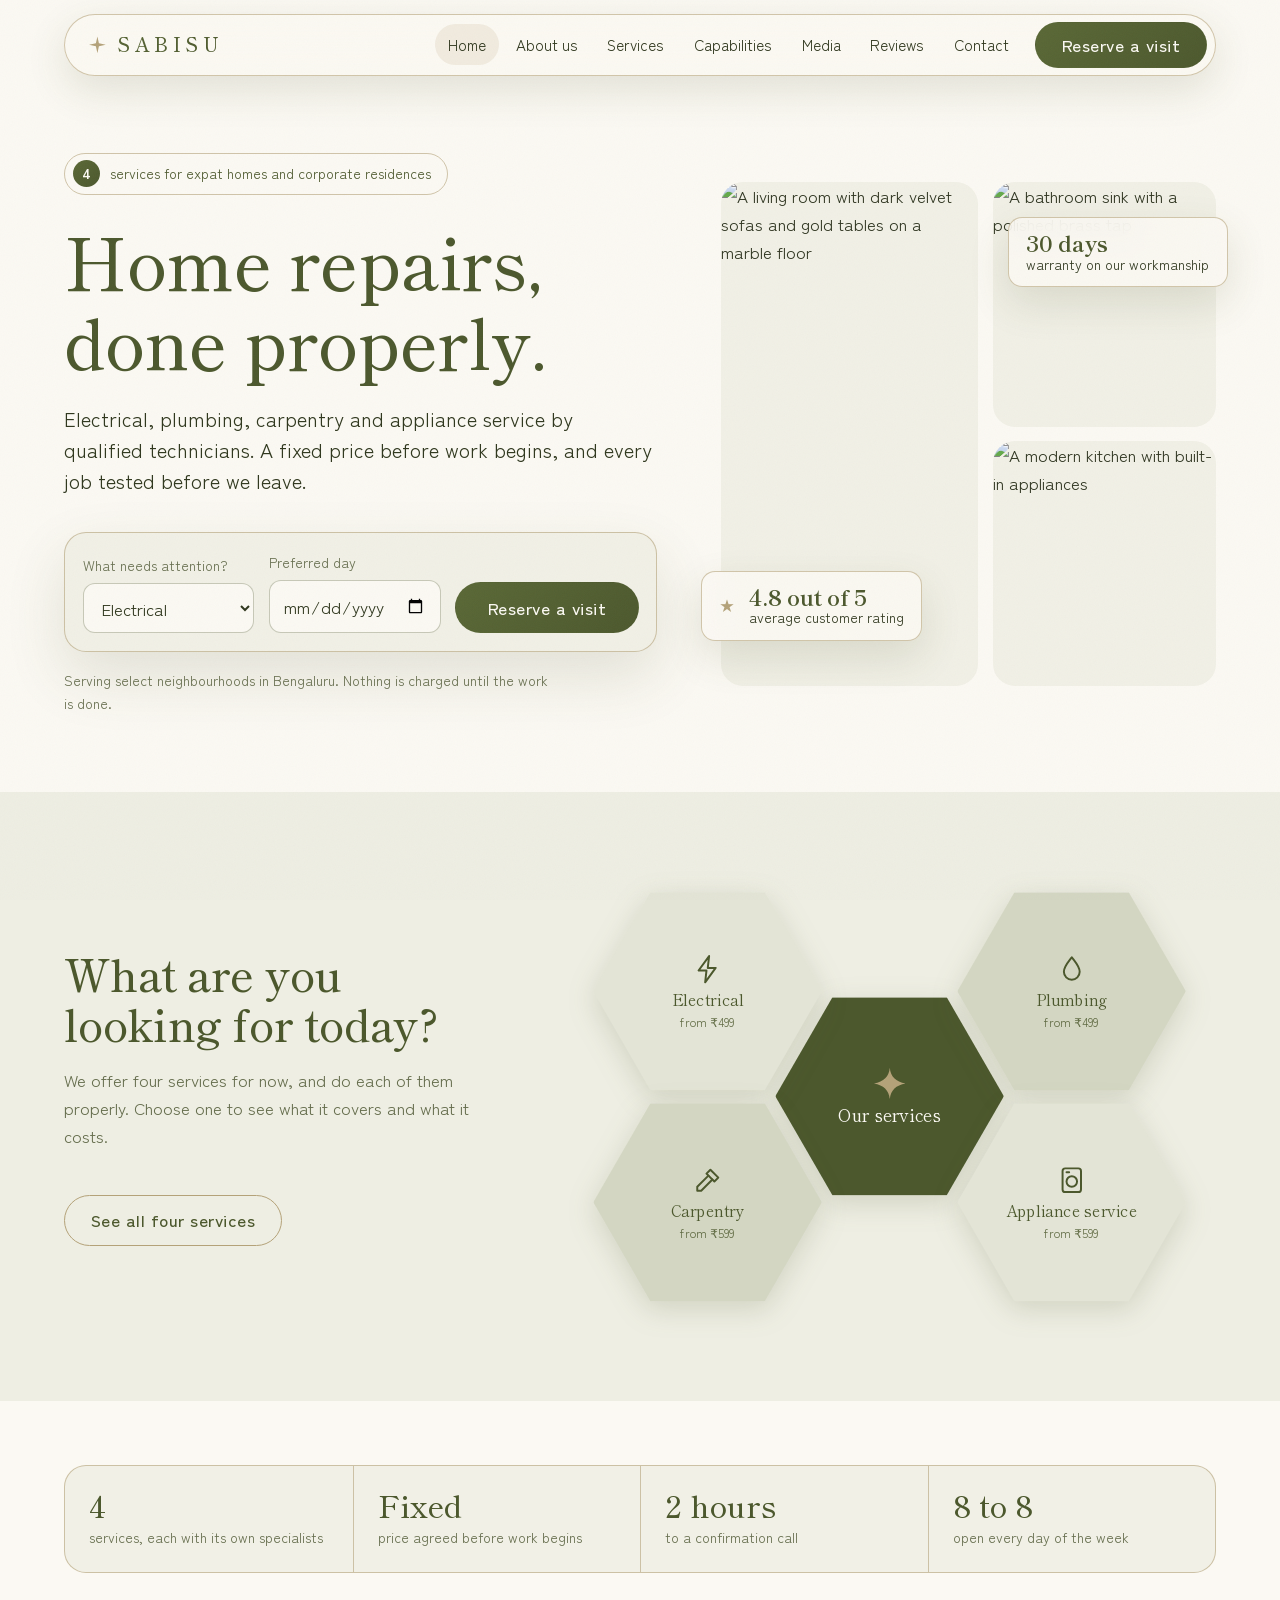
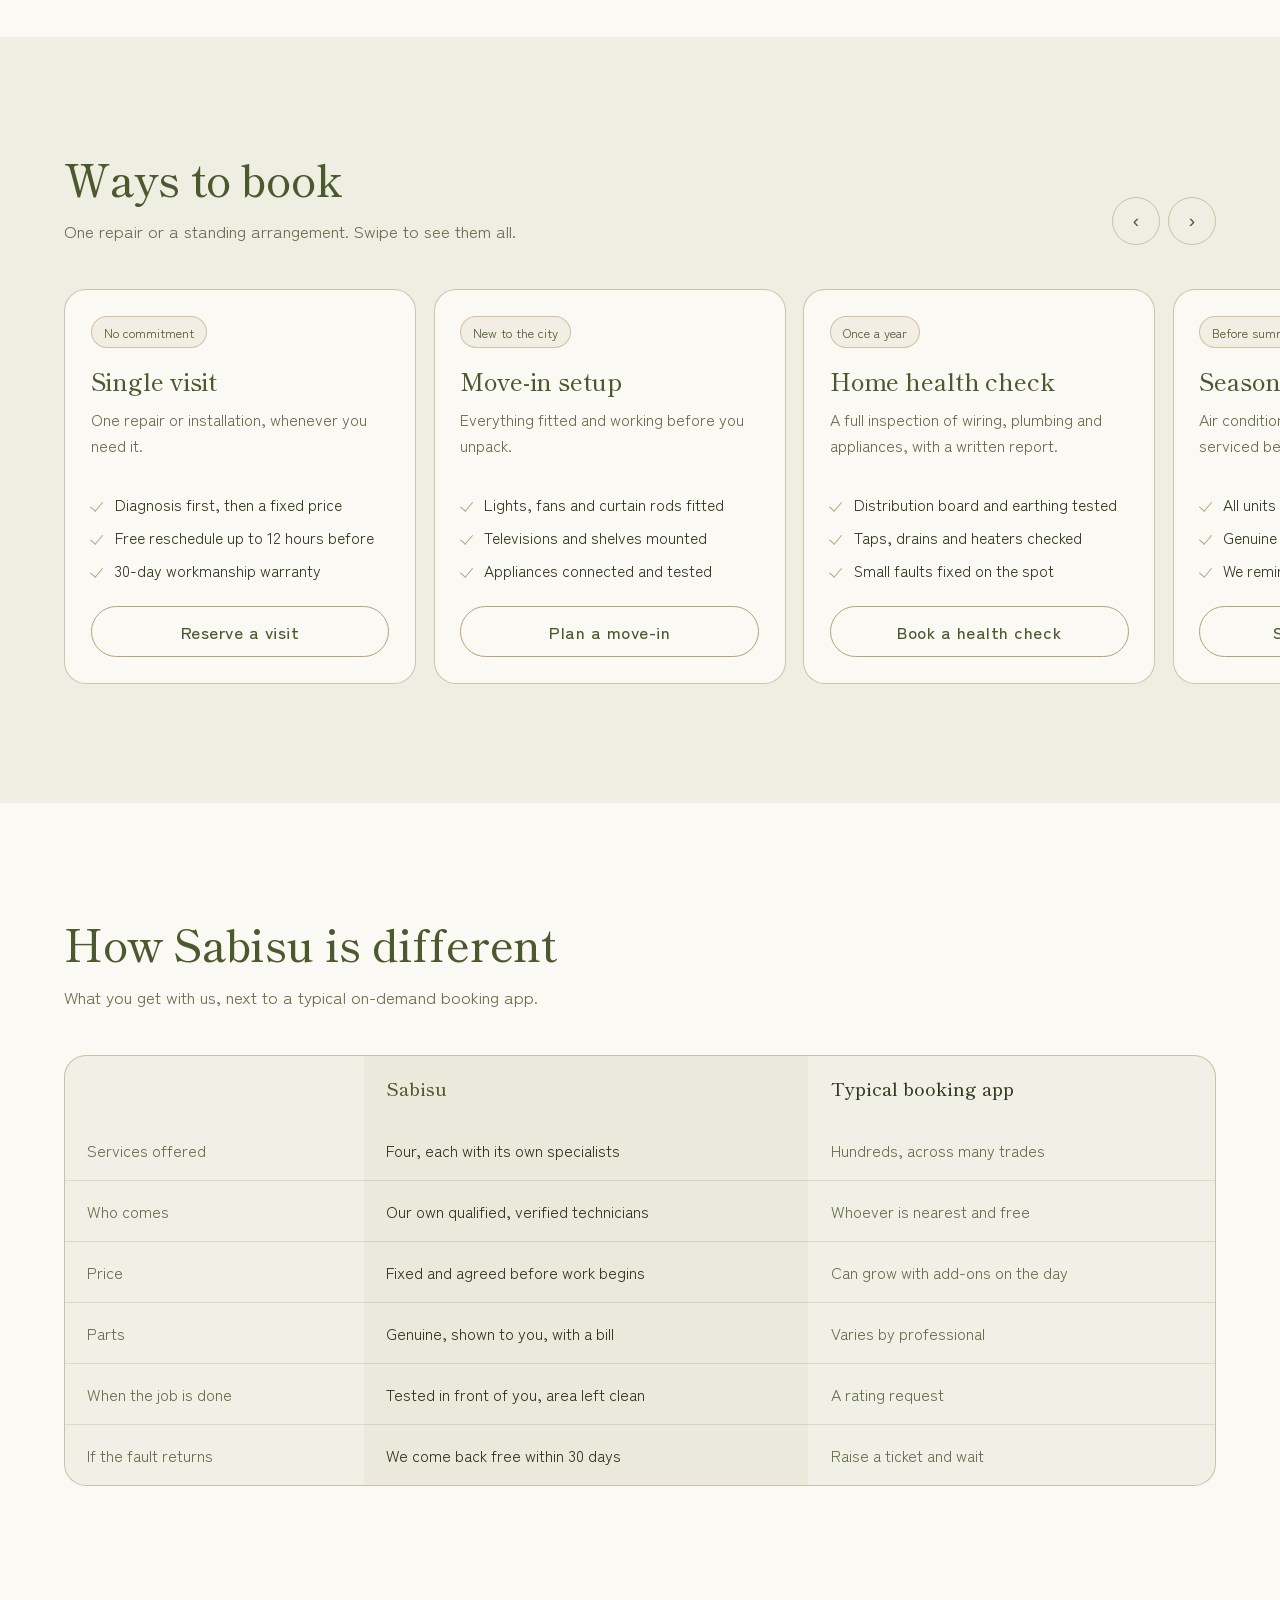
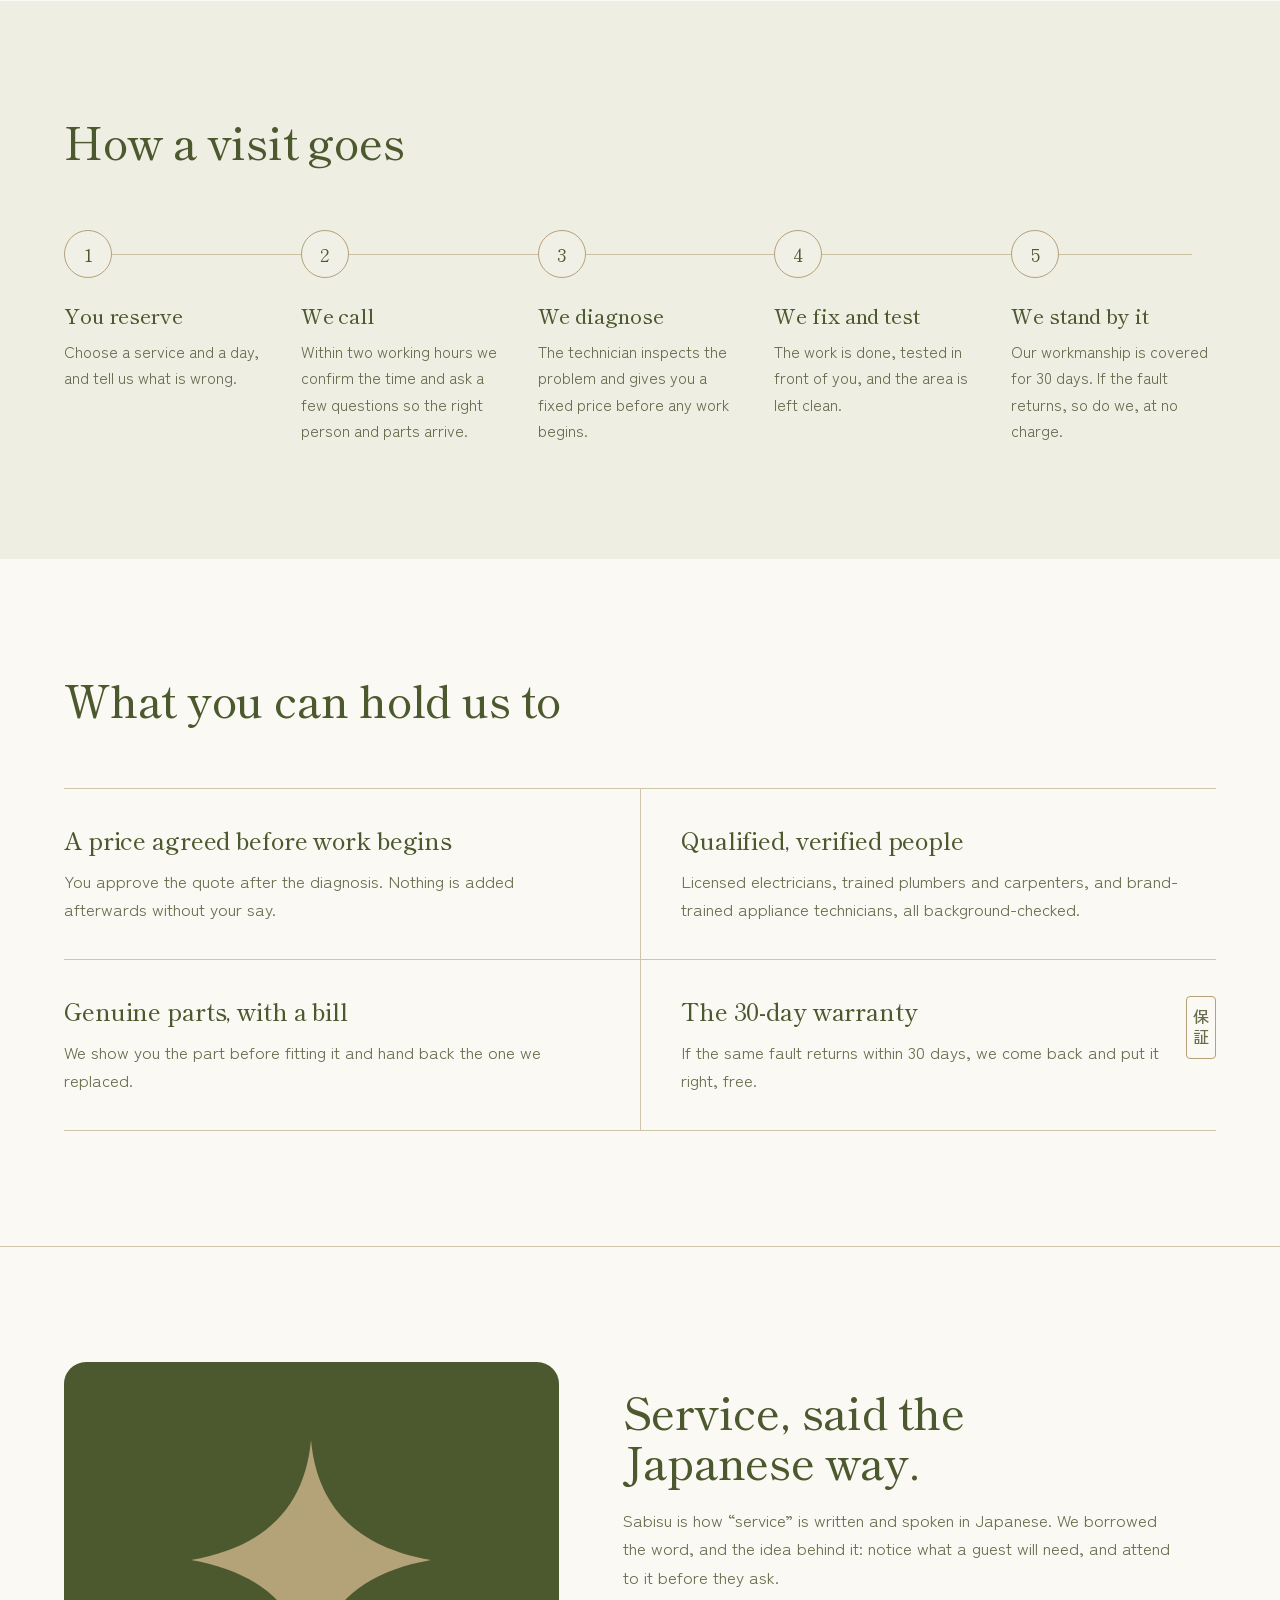
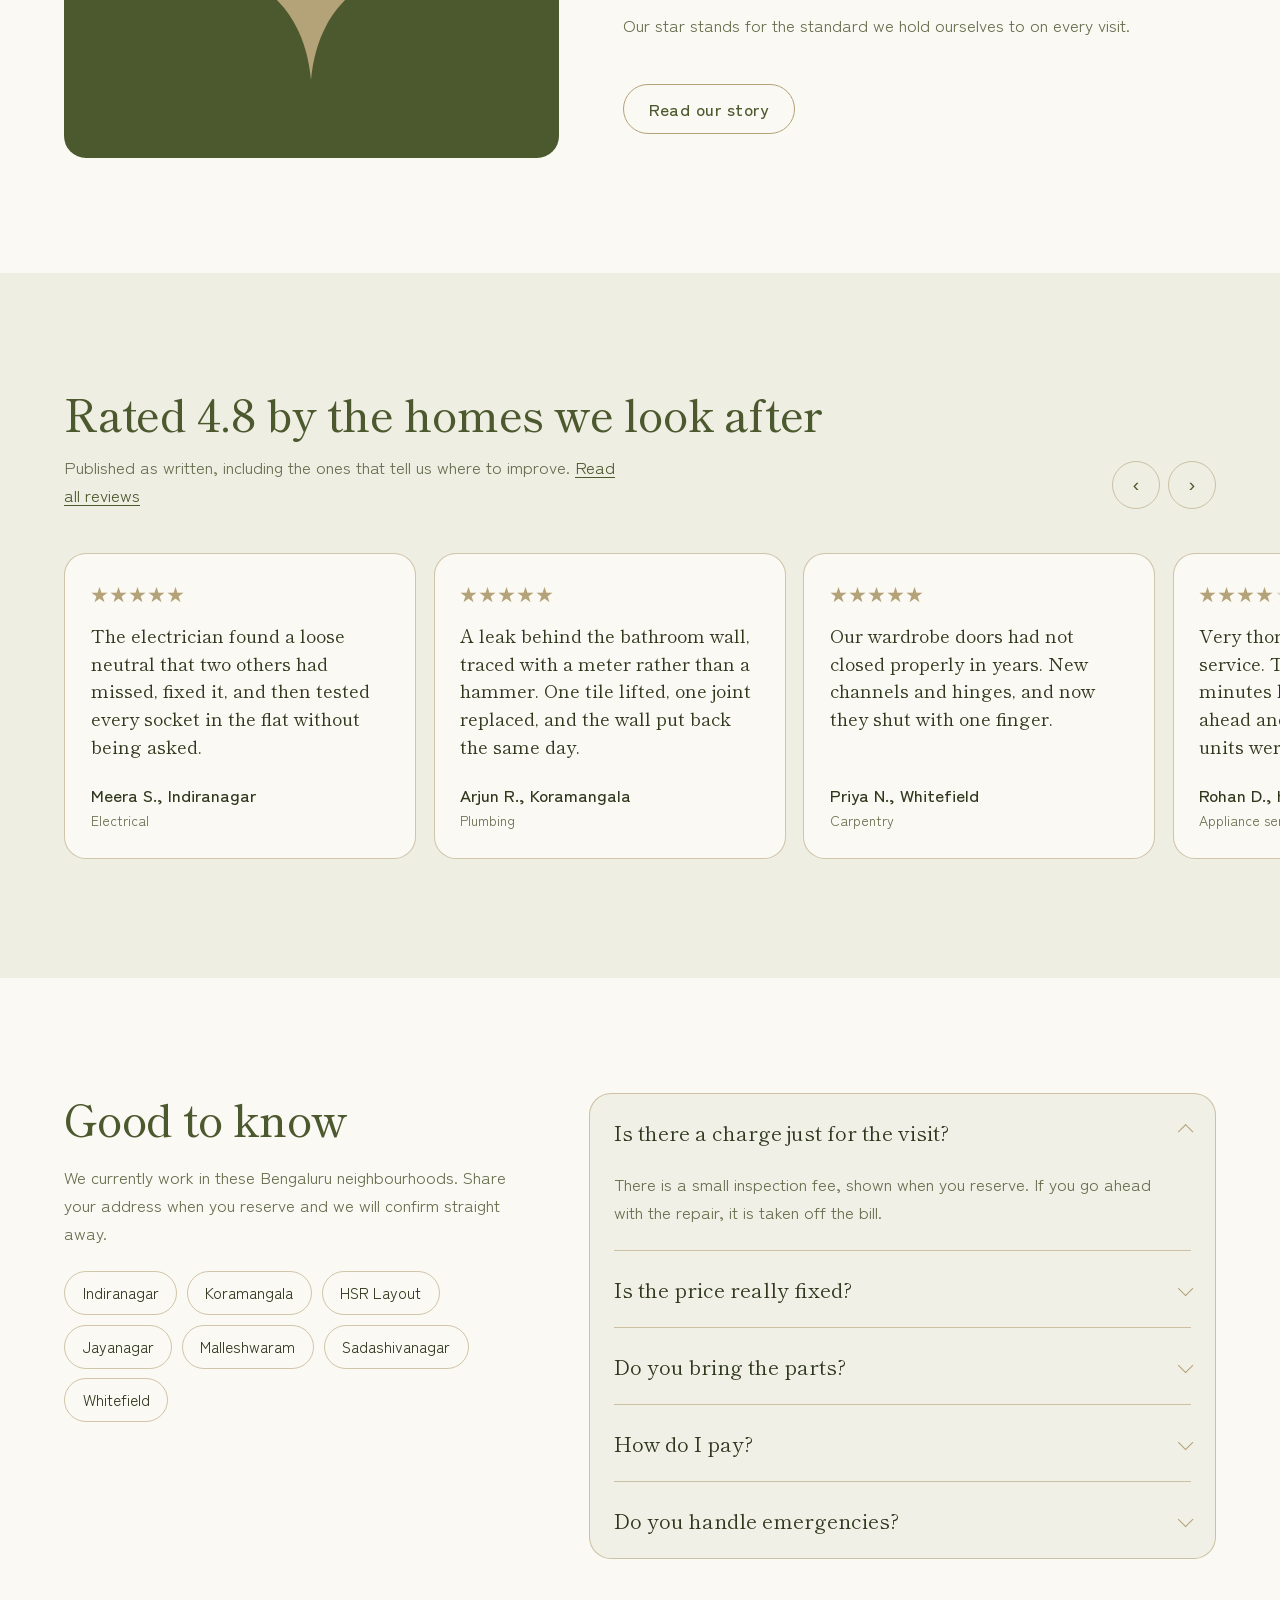
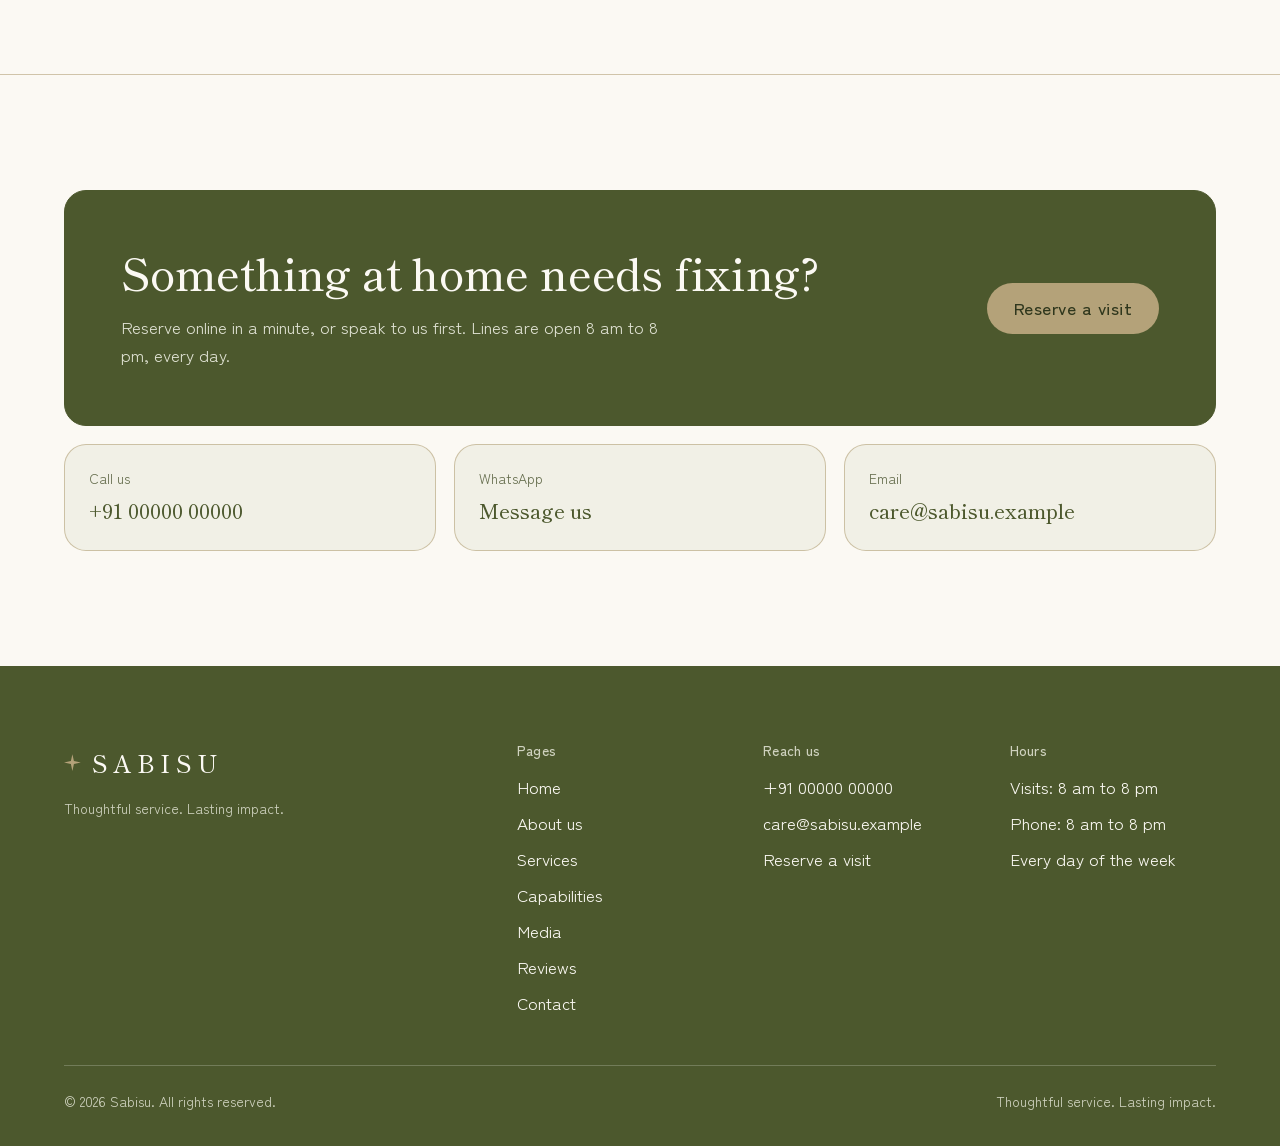
==== commit 5ef963de: "Rebrand to olive palette and four services; add Capabilities and Media pages Co-Authored-By: Claude " ====
--- a/index.html
+++ b/index.html
@@ -3,9 +3,9 @@
 <head>
   <meta charset="utf-8">
   <meta name="viewport" content="width=device-width, initial-scale=1">
-  <title>Sabisu — Premium home care, six services done properly</title>
-  <meta name="description" content="Sabisu offers six premium home services, each delivered by a trained team at a fixed price. Thoughtful service. Lasting impact.">
-  <link rel="icon" href="data:image/svg+xml,%3Csvg xmlns='http://www.w3.org/2000/svg' viewBox='0 0 32 32'%3E%3Crect width='32' height='32' rx='5' fill='%230f0e0d'/%3E%3Ccircle cx='16' cy='16' r='9' fill='none' stroke='%23c8a26b' stroke-width='1.6'/%3E%3C/svg%3E">
+  <title>Sabisu — Premium home repairs: electrical, plumbing, carpentry, appliances</title>
+  <meta name="description" content="Sabisu offers four premium home services: electrical, plumbing, carpentry and appliance service, at a fixed price agreed before work begins.">
+  <link rel="icon" href="data:image/svg+xml,%3Csvg xmlns='http://www.w3.org/2000/svg' viewBox='0 0 32 32'%3E%3Crect width='32' height='32' rx='5' fill='%234C582D'/%3E%3Ccircle cx='16' cy='16' r='9' fill='none' stroke='%23B4A279' stroke-width='1.6'/%3E%3C/svg%3E">
   <link rel="preconnect" href="https://fonts.googleapis.com">
   <link rel="preconnect" href="https://fonts.gstatic.com" crossorigin>
   <link rel="preconnect" href="https://images.unsplash.com">
@@ -21,8 +21,10 @@
     <button class="nav-toggle" type="button" aria-expanded="false" aria-controls="site-nav">Menu</button>
     <nav id="site-nav" class="site-nav" aria-label="Main">
       <a href="index.html" aria-current="page">Home</a>
+      <a href="about.html">About us</a>
       <a href="services.html">Services</a>
-      <a href="about.html">About us</a>
+      <a href="capabilities.html">Capabilities</a>
+      <a href="media.html">Media</a>
       <a href="reviews.html">Reviews</a>
       <a href="contact.html">Contact</a>
       <a class="btn btn-solid" href="contact.html#reserve">Reserve a visit</a>
@@ -39,20 +41,18 @@
     <div class="wrap">
       <div class="hero2-grid">
         <div>
-          <p class="pill-note"><b>6</b> services only, each one mastered</p>
-          <h1>Premium home care, done properly.</h1>
-          <p class="lede">Trained teams, a fixed price before you book, and a lead who checks every room before anyone leaves. Reserve in a minute.</p>
+          <p class="pill-note"><b>4</b> services for expat homes and corporate residences</p>
+          <h1>Home repairs, done properly.</h1>
+          <p class="lede">Electrical, plumbing, carpentry and appliance service by qualified technicians. A fixed price before work begins, and every job tested before we leave.</p>
 
           <form class="book-card" action="contact.html" method="get">
             <div class="field">
-              <label for="hero-service">What does your home need?</label>
+              <label for="hero-service">What needs attention?</label>
               <select id="hero-service" name="service">
-                <option value="deep-clean">Deep clean</option>
-                <option value="housekeeping">Housekeeping</option>
-                <option value="kitchen-bath">Kitchen and bath detailing</option>
-                <option value="upholstery">Upholstery and carpet care</option>
-                <option value="laundry">Laundry and wardrobe care</option>
-                <option value="before-guests">Before-guests preparation</option>
+                <option value="electrical">Electrical</option>
+                <option value="plumbing">Plumbing</option>
+                <option value="carpentry">Carpentry</option>
+                <option value="appliance">Appliance service</option>
               </select>
             </div>
             <div class="field">
@@ -61,103 +61,56 @@
             </div>
             <button class="btn btn-solid" type="submit">Reserve a visit</button>
           </form>
-          <p class="hero-note">Serving select neighbourhoods in Bengaluru. Nothing is charged until the visit is done.</p>
+          <p class="hero-note">Serving select neighbourhoods in Bengaluru. Nothing is charged until the work is done.</p>
         </div>
 
         <div class="collage">
           <figure class="ph"><img src="https://images.unsplash.com/photo-1792269244087-57f1eb3b714d?auto=format&fit=crop&w=900&q=70" alt="A living room with dark velvet sofas and gold tables on a marble floor"></figure>
-          <figure class="ph"><img src="https://images.unsplash.com/photo-1724847885015-be191f1a47ef?auto=format&fit=crop&w=700&q=70" alt="A stack of neatly folded towels"></figure>
-          <figure class="ph"><img src="https://images.unsplash.com/photo-1600684388091-627109f3cd60?auto=format&fit=crop&w=700&q=70" alt="A modern kitchen with matte black cabinets"></figure>
+          <figure class="ph"><img src="https://images.unsplash.com/photo-1771681744660-d3ff70bc24a2?auto=format&fit=crop&w=700&q=70" alt="A bathroom sink with a polished brass tap"></figure>
+          <figure class="ph"><img src="https://images.unsplash.com/photo-1600684388091-627109f3cd60?auto=format&fit=crop&w=700&q=70" alt="A modern kitchen with built-in appliances"></figure>
           <div class="float-card float-a"><span class="stars" aria-hidden="true">★</span><span><strong>4.8 out of 5</strong>average customer rating</span></div>
-          <div class="float-card float-b"><span><strong>48 hours</strong>free return if we miss anything</span></div>
-        </div>
-      </div>
-
-      <div class="trust">
-        <div><strong>6</strong><span>services, nothing else</span></div>
-        <div><strong>Fixed</strong><span>price shown before you book</span></div>
+          <div class="float-card float-b"><span><strong>30 days</strong>warranty on our workmanship</span></div>
+        </div>
+      </div>
+    </div>
+  </section>
+
+  <!-- 2. What are you looking for today? -->
+  <section class="looking band-raised" aria-labelledby="services-title">
+    <div class="wrap hive-layout">
+      <div>
+        <h2 id="services-title">What are you looking for today?</h2>
+        <p>We offer four services for now, and do each of them properly. Choose one to see what it covers and what it costs.</p>
+        <a class="btn" href="services.html">See all four services</a>
+      </div>
+      <ul class="hive" aria-label="Our services">
+        <li><span class="hex hex-core"><svg viewBox="0 0 100 100" aria-hidden="true"><path d="M50 0c2.600 28 19 44.600 50 50-31 5.400-47.400 22-50 50-2.600-28-19-44.600-50-50 31-5.400 47.400-22 50-50z"/></svg><span>Our services</span></span></li>
+        <li><a class="hex" href="services.html#electrical"><svg viewBox="0 0 24 24" aria-hidden="true"><path d="M13 2L5 13h6l-1 9 8-11h-6z"/></svg><span>Electrical</span><small>from ₹499</small></a></li>
+        <li><a class="hex" href="services.html#plumbing"><svg viewBox="0 0 24 24" aria-hidden="true"><path d="M12 3c3 4 6 7 6 11a6 6 0 0 1-12 0c0-4 3-7 6-11z"/></svg><span>Plumbing</span><small>from ₹499</small></a></li>
+        <li><a class="hex" href="services.html#carpentry"><svg viewBox="0 0 24 24" aria-hidden="true"><path d="M14 4l6 6-3 3-6-6z"/><path d="M12.500 8.500L4 17v3h3l8.500-8.500"/></svg><span>Carpentry</span><small>from ₹599</small></a></li>
+        <li><a class="hex" href="services.html#appliance"><svg viewBox="0 0 24 24" aria-hidden="true"><rect x="5" y="3" width="14" height="18" rx="2"/><circle cx="12" cy="13" r="4"/><path d="M8 6h2"/></svg><span>Appliance service</span><small>from ₹599</small></a></li>
+      </ul>
+    </div>
+  </section>
+
+  <section class="band" aria-label="At a glance" style="padding-block:clamp(2.5rem,5vw,4rem)">
+    <div class="wrap">
+      <div class="trust" style="margin-top:0">
+        <div><strong>4</strong><span>services, each with its own specialists</span></div>
+        <div><strong>Fixed</strong><span>price agreed before work begins</span></div>
         <div><strong>2 hours</strong><span>to a confirmation call</span></div>
         <div><strong>8 to 8</strong><span>open every day of the week</span></div>
       </div>
     </div>
   </section>
 
-  <!-- 2. Services -->
-  <section class="band band-ruled" aria-labelledby="services-title">
-    <div class="wrap">
-      <div class="head-row">
-        <div>
-          <h2 id="services-title">Choose a service</h2>
-          <p>Most apps list hundreds of jobs. We offer six, and train a team for each.</p>
-        </div>
-        <a class="btn" href="services.html">Compare all six</a>
-      </div>
-      <div class="tiles">
-        <a class="tile" href="services.html#deep-clean">
-          <img src="https://images.unsplash.com/photo-1792269244087-57f1eb3b714d?auto=format&fit=crop&w=800&q=70" alt="" loading="lazy">
-          <span class="tile-top"><span class="glyph" lang="ja" aria-hidden="true">清</span><span class="tag">Most booked</span></span>
-          <span class="tile-body">
-            <span class="tile-name">Deep clean</span>
-            <span class="tile-desc">The whole home, top to bottom.</span>
-            <span class="tile-foot"><span>5 to 7 hours</span><b>from ₹4,900</b></span>
-          </span>
-        </a>
-        <a class="tile" href="services.html#housekeeping">
-          <img src="https://images.unsplash.com/photo-1758272421751-963195322eaa?auto=format&fit=crop&w=800&q=70" alt="" loading="lazy">
-          <span class="tile-top"><span class="glyph" lang="ja" aria-hidden="true">整</span><span class="tag">Same person every visit</span></span>
-          <span class="tile-body">
-            <span class="tile-name">Housekeeping</span>
-            <span class="tile-desc">Regular upkeep, booked by the hour.</span>
-            <span class="tile-foot"><span>2 hours or more</span><b>from ₹450 an hour</b></span>
-          </span>
-        </a>
-        <a class="tile" href="services.html#kitchen-bath">
-          <img src="https://images.unsplash.com/photo-1600684388091-627109f3cd60?auto=format&fit=crop&w=800&q=70" alt="" loading="lazy">
-          <span class="tile-top"><span class="glyph" lang="ja" aria-hidden="true">磨</span></span>
-          <span class="tile-body">
-            <span class="tile-name">Kitchen and bath detailing</span>
-            <span class="tile-desc">Grout, scale and grease, gone.</span>
-            <span class="tile-foot"><span>3 to 4 hours</span><b>from ₹2,400</b></span>
-          </span>
-        </a>
-        <a class="tile" href="services.html#upholstery">
-          <img src="https://images.unsplash.com/photo-1621515949831-f6cee2a5d320?auto=format&fit=crop&w=800&q=70" alt="" loading="lazy">
-          <span class="tile-top"><span class="glyph" lang="ja" aria-hidden="true">織</span></span>
-          <span class="tile-body">
-            <span class="tile-name">Upholstery and carpet care</span>
-            <span class="tile-desc">Sofas, rugs and mattresses, by fabric.</span>
-            <span class="tile-foot"><span>2 to 3 hours</span><b>from ₹1,800</b></span>
-          </span>
-        </a>
-        <a class="tile" href="services.html#laundry">
-          <img src="https://images.unsplash.com/photo-1490481651871-ab68de25d43d?auto=format&fit=crop&w=800&q=70" alt="" loading="lazy">
-          <span class="tile-top"><span class="glyph" lang="ja" aria-hidden="true">洗</span></span>
-          <span class="tile-body">
-            <span class="tile-name">Laundry and wardrobe care</span>
-            <span class="tile-desc">Washed, pressed and put away in order.</span>
-            <span class="tile-foot"><span>About 3 hours</span><b>from ₹1,200</b></span>
-          </span>
-        </a>
-        <a class="tile" href="services.html#before-guests">
-          <img src="https://images.unsplash.com/photo-1761295908075-065ac2db0f5c?auto=format&fit=crop&w=800&q=70" alt="" loading="lazy">
-          <span class="tile-top"><span class="glyph" lang="ja" aria-hidden="true">迎</span><span class="tag">Festive season</span></span>
-          <span class="tile-body">
-            <span class="tile-name">Before-guests preparation</span>
-            <span class="tile-desc">The home made ready for an occasion.</span>
-            <span class="tile-foot"><span>4 to 5 hours</span><b>from ₹3,500</b></span>
-          </span>
-        </a>
-      </div>
-    </div>
-  </section>
-
   <!-- 3. Ways to book -->
   <section class="band band-raised" aria-labelledby="plans-title">
     <div class="wrap">
       <div class="head-row">
         <div>
           <h2 id="plans-title">Ways to book</h2>
-          <p>One visit or a standing arrangement. Swipe to see them all.</p>
+          <p>One repair or a standing arrangement. Swipe to see them all.</p>
         </div>
         <div class="arrows">
           <button class="arrow" type="button" data-scroll="plans" data-dir="prev" aria-label="Previous plans">‹</button>
@@ -168,57 +121,37 @@
         <article class="card">
           <span class="tag">No commitment</span>
           <h3>Single visit</h3>
-          <p>Any of the six services, once, whenever you need it.</p>
-          <ul>
-            <li>Fixed price confirmed on the call</li>
-            <li>Free reschedule up to 12 hours before</li>
-            <li>48-hour return included</li>
-          </ul>
+          <p>One repair or installation, whenever you need it.</p>
+          <ul><li>Diagnosis first, then a fixed price</li><li>Free reschedule up to 12 hours before</li><li>30-day workmanship warranty</li></ul>
           <a class="btn" href="contact.html#reserve">Reserve a visit</a>
         </article>
         <article class="card">
-          <span class="tag">Most chosen</span>
-          <h3>Weekly care</h3>
-          <p>Housekeeping on fixed days, by the same professional each time.</p>
-          <ul>
-            <li>Your days and hours, held for you</li>
-            <li>A stand-in you have already met</li>
-            <li>Pause or stop with a week's notice</li>
-          </ul>
-          <a class="btn" href="contact.html?service=housekeeping#reserve">Start weekly care</a>
-        </article>
-        <article class="card">
-          <span class="tag">Twice a year</span>
-          <h3>Seasonal reset</h3>
-          <p>A deep clean with kitchen and bath detailing, scheduled before each season turns.</p>
-          <ul>
-            <li>Both services on one day</li>
-            <li>The same lead as last time</li>
-            <li>We remind you; you just confirm</li>
-          </ul>
-          <a class="btn" href="contact.html?service=deep-clean#reserve">Plan a reset</a>
-        </article>
-        <article class="card">
-          <span class="tag">Festivals and occasions</span>
-          <h3>Occasion care</h3>
-          <p>Preparation the day before guests arrive, and a return visit the morning after.</p>
-          <ul>
-            <li>Brass, silver and glassware polished</li>
-            <li>Guest rooms made ready</li>
-            <li>Morning-after tidy on request</li>
-          </ul>
-          <a class="btn" href="contact.html?service=before-guests#reserve">Book occasion care</a>
-        </article>
-        <article class="card">
-          <span class="tag">New home</span>
-          <h3>Move-in ready</h3>
-          <p>A deep clean of an empty home, with fabric care for anything you bring along.</p>
-          <ul>
-            <li>Done before your furniture arrives</li>
-            <li>Cabinets and wardrobes cleaned inside</li>
-            <li>Keys can be collected and returned</li>
-          </ul>
-          <a class="btn" href="contact.html?service=deep-clean#reserve">Prepare a new home</a>
+          <span class="tag">New to the city</span>
+          <h3>Move-in setup</h3>
+          <p>Everything fitted and working before you unpack.</p>
+          <ul><li>Lights, fans and curtain rods fitted</li><li>Televisions and shelves mounted</li><li>Appliances connected and tested</li></ul>
+          <a class="btn" href="contact.html?service=carpentry#reserve">Plan a move-in</a>
+        </article>
+        <article class="card">
+          <span class="tag">Once a year</span>
+          <h3>Home health check</h3>
+          <p>A full inspection of wiring, plumbing and appliances, with a written report.</p>
+          <ul><li>Distribution board and earthing tested</li><li>Taps, drains and heaters checked</li><li>Small faults fixed on the spot</li></ul>
+          <a class="btn" href="contact.html?service=electrical#reserve">Book a health check</a>
+        </article>
+        <article class="card">
+          <span class="tag">Before summer</span>
+          <h3>Seasonal appliance care</h3>
+          <p>Air conditioners, purifiers and fridges serviced before they are needed most.</p>
+          <ul><li>All units in one visit</li><li>Genuine filters and parts</li><li>We remind you; you just confirm</li></ul>
+          <a class="btn" href="contact.html?service=appliance#reserve">Schedule a service</a>
+        </article>
+        <article class="card">
+          <span class="tag">Companies</span>
+          <h3>Residence maintenance</h3>
+          <p>Ongoing repairs for staff housing and guest houses.</p>
+          <ul><li>One account manager</li><li>One monthly invoice</li><li>A report after every visit</li></ul>
+          <a class="btn" href="capabilities.html">See how it works</a>
         </article>
       </div>
     </div>
@@ -239,12 +172,12 @@
             <tr><th scope="col"><span class="vh">What is compared</span></th><th scope="col" class="col-us">Sabisu</th><th scope="col">Typical booking app</th></tr>
           </thead>
           <tbody>
-            <tr><th scope="row">Services offered</th><td class="col-us">Six, each with its own trained team</td><td class="them">Hundreds, across many trades</td></tr>
-            <tr><th scope="row">Who comes</th><td class="col-us">Our own employees, the same faces on repeat visits</td><td class="them">Whoever is nearest and free</td></tr>
-            <tr><th scope="row">Price</th><td class="col-us">Fixed and confirmed before you book</td><td class="them">Can change with demand and add-ons</td></tr>
-            <tr><th scope="row">Quality check</th><td class="col-us">A lead inspects every room before leaving</td><td class="them">A rating request after the visit</td></tr>
-            <tr><th scope="row">If something is missed</th><td class="col-us">We return within 48 hours, free</td><td class="them">Raise a ticket and wait</td></tr>
-            <tr><th scope="row">Equipment and supplies</th><td class="col-us">Brought by the team, matched to your surfaces</td><td class="them">Varies by professional</td></tr>
+            <tr><th scope="row">Services offered</th><td class="col-us">Four, each with its own specialists</td><td class="them">Hundreds, across many trades</td></tr>
+            <tr><th scope="row">Who comes</th><td class="col-us">Our own qualified, verified technicians</td><td class="them">Whoever is nearest and free</td></tr>
+            <tr><th scope="row">Price</th><td class="col-us">Fixed and agreed before work begins</td><td class="them">Can grow with add-ons on the day</td></tr>
+            <tr><th scope="row">Parts</th><td class="col-us">Genuine, shown to you, with a bill</td><td class="them">Varies by professional</td></tr>
+            <tr><th scope="row">When the job is done</th><td class="col-us">Tested in front of you, area left clean</td><td class="them">A rating request</td></tr>
+            <tr><th scope="row">If the fault returns</th><td class="col-us">We come back free within 30 days</td><td class="them">Raise a ticket and wait</td></tr>
           </tbody>
         </table>
       </div>
@@ -254,15 +187,13 @@
   <!-- 5. How a visit goes -->
   <section class="band band-raised" aria-labelledby="visit-title">
     <div class="wrap">
-      <div class="band-head">
-        <h2 id="visit-title">How a visit goes</h2>
-      </div>
+      <div class="band-head"><h2 id="visit-title">How a visit goes</h2></div>
       <ol class="steps">
-        <li><h3>You reserve</h3><p>Choose a service and a day. The fixed price is shown before you confirm.</p></li>
-        <li><h3>We call</h3><p>Within two working hours we confirm the time and ask about your home: surfaces, pets, anything fragile.</p></li>
-        <li><h3>The team arrives</h3><p>In uniform and on time, carrying their own equipment and supplies.</p></li>
-        <li><h3>The lead inspects</h3><p>Before leaving, the lead walks each room with you and puts right anything that falls short.</p></li>
-        <li><h3>We check in</h3><p>One call the next day. If something was missed, we return within 48 hours at no charge.</p></li>
+        <li><h3>You reserve</h3><p>Choose a service and a day, and tell us what is wrong.</p></li>
+        <li><h3>We call</h3><p>Within two working hours we confirm the time and ask a few questions so the right person and parts arrive.</p></li>
+        <li><h3>We diagnose</h3><p>The technician inspects the problem and gives you a fixed price before any work begins.</p></li>
+        <li><h3>We fix and test</h3><p>The work is done, tested in front of you, and the area is left clean.</p></li>
+        <li><h3>We stand by it</h3><p>Our workmanship is covered for 30 days. If the fault returns, so do we, at no charge.</p></li>
       </ol>
     </div>
   </section>
@@ -270,26 +201,24 @@
   <!-- 6. Commitments -->
   <section class="band" aria-labelledby="hold-title">
     <div class="wrap">
-      <div class="band-head">
-        <h2 id="hold-title">What you can hold us to</h2>
-      </div>
+      <div class="band-head"><h2 id="hold-title">What you can hold us to</h2></div>
       <div class="commitments">
         <div class="commitment">
-          <h3>One price, agreed before we arrive</h3>
-          <p>No surge pricing and nothing added at the door. If the job turns out bigger than quoted, that is ours to absorb.</p>
+          <h3>A price agreed before work begins</h3>
+          <p>You approve the quote after the diagnosis. Nothing is added afterwards without your say.</p>
         </div>
         <div class="commitment">
-          <h3>People you recognise</h3>
-          <p>Regular bookings are served by the same team, so they learn your home and you learn their names.</p>
+          <h3>Qualified, verified people</h3>
+          <p>Licensed electricians, trained plumbers and carpenters, and brand-trained appliance technicians, all background-checked.</p>
         </div>
         <div class="commitment">
-          <h3>Verified, trained and insured</h3>
-          <p>Every professional passes a background check and completes our training before a first visit. Your home is covered while we work in it.</p>
+          <h3>Genuine parts, with a bill</h3>
+          <p>We show you the part before fitting it and hand back the one we replaced.</p>
         </div>
         <div class="commitment">
           <p class="seal" lang="ja" title="Hoshō: guarantee">保証</p>
-          <h3>The 48-hour return</h3>
-          <p>Tell us within two days if anything was missed. We come back and redo it, free.</p>
+          <h3>The 30-day warranty</h3>
+          <p>If the same fault returns within 30 days, we come back and put it right, free.</p>
         </div>
       </div>
     </div>
@@ -298,11 +227,11 @@
   <!-- 7. About teaser -->
   <section class="band band-ruled" aria-labelledby="about-title">
     <div class="wrap teaser">
-      <div class="mark-fade"><img src="assets/sabisu-logo.webp" width="1179" height="1160" alt="The Sabisu mark: two open hands drawn in one gold line around the name." loading="lazy"></div>
+      <div class="star-wrap"><svg class="star-mark" viewBox="0 0 100 100" role="img" aria-label="Sabisu star"><g fill="currentColor"><path d="M50 0c2.600 28 19 44.600 50 50-31 5.400-47.400 22-50 50-2.600-28-19-44.600-50-50 31-5.400 47.400-22 50-50z"/></g></svg></div>
       <div>
         <h2 id="about-title">Service, said the Japanese way.</h2>
         <p>Sabisu is how “service” is written and spoken in Japanese. We borrowed the word, and the idea behind it: notice what a guest will need, and attend to it before they ask.</p>
-        <p>Two hands make our mark. One offers and one receives.</p>
+        <p>Our star stands for the standard we hold ourselves to on every visit.</p>
         <a class="btn" href="about.html">Read our story</a>
       </div>
     </div>
@@ -325,39 +254,39 @@
       <div class="scroller" id="home-reviews" tabindex="0" aria-label="Customer reviews">
         <article class="card card-review">
           <span class="stars" role="img" aria-label="5 out of 5">★★★★★</span>
-          <blockquote>They moved the sofa, cleaned under it and put it back exactly where it was. I only knew because the floor was shining.</blockquote>
+          <blockquote>The electrician found a loose neutral that two others had missed, fixed it, and then tested every socket in the flat without being asked.</blockquote>
           <div class="review-who">Meera S., Indiranagar</div>
-          <div class="review-what">Deep clean</div>
-        </article>
-        <article class="card card-review">
-          <span class="stars" role="img" aria-label="5 out of 5">★★★★★</span>
-          <blockquote>Lakshmi has come every weekday for four months. She knows where everything goes, and my mother no longer supervises.</blockquote>
+          <div class="review-what">Electrical</div>
+        </article>
+        <article class="card card-review">
+          <span class="stars" role="img" aria-label="5 out of 5">★★★★★</span>
+          <blockquote>A leak behind the bathroom wall, traced with a meter rather than a hammer. One tile lifted, one joint replaced, and the wall put back the same day.</blockquote>
           <div class="review-who">Arjun R., Koramangala</div>
-          <div class="review-what">Housekeeping</div>
-        </article>
-        <article class="card card-review">
-          <span class="stars" role="img" aria-label="5 out of 5">★★★★★</span>
-          <blockquote>Eight years of hard-water marks on the bathroom glass, gone in an afternoon. The lead showed me how to keep it that way.</blockquote>
+          <div class="review-what">Plumbing</div>
+        </article>
+        <article class="card card-review">
+          <span class="stars" role="img" aria-label="5 out of 5">★★★★★</span>
+          <blockquote>Our wardrobe doors had not closed properly in years. New channels and hinges, and now they shut with one finger.</blockquote>
           <div class="review-who">Priya N., Whitefield</div>
-          <div class="review-what">Kitchen and bath detailing</div>
+          <div class="review-what">Carpentry</div>
         </article>
         <article class="card card-review">
           <span class="stars" role="img" aria-label="4 out of 5">★★★★<span class="off">★</span></span>
-          <blockquote>Very thorough work. The team ran forty minutes late in traffic, but they called ahead and stayed until every room was finished.</blockquote>
+          <blockquote>Very thorough air conditioner service. The technician ran forty minutes late in traffic, but called ahead and stayed until all three units were done.</blockquote>
           <div class="review-who">Rohan D., HSR Layout</div>
-          <div class="review-what">Deep clean</div>
-        </article>
-        <article class="card card-review">
-          <span class="stars" role="img" aria-label="5 out of 5">★★★★★</span>
-          <blockquote>Twenty relatives for Deepavali and I did not lift a cloth. The brass lamps looked the way they did in my grandmother's house.</blockquote>
-          <div class="review-who">Kavitha M., Jayanagar</div>
-          <div class="review-what">Before-guests preparation</div>
-        </article>
-        <article class="card card-review">
-          <span class="stars" role="img" aria-label="5 out of 5">★★★★★</span>
-          <blockquote>They tested a hidden corner of the linen sofa before touching the rest. The turmeric stain is gone and the fabric is unharmed.</blockquote>
-          <div class="review-who">Sneha K., Sadashivanagar</div>
-          <div class="review-what">Upholstery and carpet care</div>
+          <div class="review-what">Appliance service</div>
+        </article>
+        <article class="card card-review">
+          <span class="stars" role="img" aria-label="5 out of 5">★★★★★</span>
+          <blockquote>We had just moved from Singapore. They mounted the televisions, fitted the lights and connected the washing machine in one visit.</blockquote>
+          <div class="review-who">Daniel K., Sadashivanagar</div>
+          <div class="review-what">Carpentry</div>
+        </article>
+        <article class="card card-review">
+          <span class="stars" role="img" aria-label="5 out of 5">★★★★★</span>
+          <blockquote>The price quoted before the work was the price I paid, even though the washing machine needed a second part. That alone will bring me back.</blockquote>
+          <div class="review-who">Farah A., Koramangala</div>
+          <div class="review-what">Appliance service</div>
         </article>
       </div>
     </div>
@@ -375,24 +304,24 @@
       </div>
       <div class="faq">
         <details open>
-          <summary>Do I need to provide equipment or supplies?</summary>
-          <p>No. Each team brings its own machines, cloths and products. If you prefer particular products, or someone at home has allergies, tell us on the confirmation call.</p>
+          <summary>Is there a charge just for the visit?</summary>
+          <p>There is a small inspection fee, shown when you reserve. If you go ahead with the repair, it is taken off the bill.</p>
         </details>
         <details>
           <summary>Is the price really fixed?</summary>
-          <p>Yes. It depends on the service and the size of your home, and you see it before you confirm. It does not change on the day.</p>
+          <p>Yes. After the diagnosis the technician gives you one price for labour and parts. Work starts only when you approve it.</p>
+        </details>
+        <details>
+          <summary>Do you bring the parts?</summary>
+          <p>Common parts travel with the technician. Anything unusual is ordered and fitted on a second visit at no extra visit charge.</p>
         </details>
         <details>
           <summary>How do I pay?</summary>
-          <p>After the visit, once the lead's walk-through is done. We accept UPI, cards and bank transfer, and send a receipt the same day.</p>
+          <p>After the work is tested. We accept UPI, cards and bank transfer, and send a receipt the same day.</p>
         </details>
         <details>
-          <summary>Are the products safe for children and pets?</summary>
-          <p>We use low-odour, non-caustic products by default and keep stronger descalers for bathrooms only. Tell us about pets or infants and the team will plan around them.</p>
-        </details>
-        <details>
-          <summary>What if I need to change the day?</summary>
-          <p>Move or cancel a visit without charge up to 12 hours before it starts.</p>
+          <summary>Do you handle emergencies?</summary>
+          <p>Call us between 8 am and 8 pm. For a burst pipe or a power failure we send the nearest free technician first.</p>
         </details>
       </div>
     </div>
@@ -403,7 +332,7 @@
     <div class="wrap">
       <div class="closing">
         <div>
-          <h2 id="closing-title">Your home, looked after properly.</h2>
+          <h2 id="closing-title">Something at home needs fixing?</h2>
           <p>Reserve online in a minute, or speak to us first. Lines are open 8 am to 8 pm, every day.</p>
         </div>
         <div class="closing-actions">
@@ -424,14 +353,17 @@
   <div class="wrap">
     <div class="footer-grid">
       <div class="footer-brand">
-        <div class="mark-fade footer-mark"><img src="assets/sabisu-logo.webp" width="1179" height="1160" alt="Sabisu. Thoughtful service. Lasting impact." loading="lazy"></div>
+        <a class="wordmark" href="index.html">Sabisu</a>
+        <p class="footer-tag">Thoughtful service. Lasting impact.</p>
       </div>
       <div>
         <h2>Pages</h2>
         <ul>
           <li><a href="index.html">Home</a></li>
+          <li><a href="about.html">About us</a></li>
           <li><a href="services.html">Services</a></li>
-          <li><a href="about.html">About us</a></li>
+          <li><a href="capabilities.html">Capabilities</a></li>
+          <li><a href="media.html">Media</a></li>
           <li><a href="reviews.html">Reviews</a></li>
           <li><a href="contact.html">Contact</a></li>
         </ul>
--- a/styles.css
+++ b/styles.css
@@ -9,20 +9,20 @@
 }
 
 :root {
-  color-scheme: dark;
-
-  --sumi: #0f0e0d;        /* page ground, matched to the logo's black */
-  --urushi: #191715;      /* raised lacquer surface */
-  --kin: #c8a26b;         /* gold line */
-  --kin-hi: #e8cf9f;      /* gold highlight */
-  --kin-lo: #8c6b3c;      /* gold shadow */
-  --shu: #a3241b;         /* seal vermilion */
-  --shu-hi: #d65445;      /* seal vermilion, readable on black */
-  --kinari: #efe8da;      /* unbleached silk: main text */
-  --hai: #a69d8e;         /* ash: secondary text */
-
-  --rule: rgba(200, 162, 107, 0.26);
-  --rule-soft: rgba(239, 232, 218, 0.1);
+  color-scheme: light;
+
+  --sumi: #FBF9F3;        /* ivory: page ground */
+  --urushi: #F1F0E6;      /* ivory with a little sage: raised surface */
+  --kin: #B4A279;         /* golden sand: accent */
+  --kin-hi: #4C582D;      /* olive green: primary */
+  --kin-lo: #3d4724;      /* olive, shaded */
+  --shu: #B4A279;         /* seal border */
+  --shu-hi: #4C582D;      /* seal text */
+  --kinari: #2F371D;      /* deep olive: main text */
+  --hai: #666E4E;         /* olive and sage: secondary text */
+
+  --rule: rgba(180, 162, 121, 0.6);
+  --rule-soft: rgba(76, 88, 45, 0.14);
 
   --serif: "Shippori Mincho", "Hiragino Mincho ProN", "Yu Mincho", Georgia, serif;
   --sans: "Zen Kaku Gothic New", "Hiragino Sans", "Yu Gothic", system-ui, sans-serif;
@@ -35,7 +35,7 @@
   --t-h1: clamp(2.4rem, 1.3rem + 4.4vw, 4.4rem);
 
   --gap-section: clamp(4.5rem, 9vw, 8rem);
-  --gold-fill: linear-gradient(135deg, var(--kin-hi) 0%, var(--kin) 45%, var(--kin-lo) 100%);
+  --gold-fill: linear-gradient(135deg, #5a6836 0%, #4C582D 100%);
 }
 
 *,
@@ -125,14 +125,14 @@
   cursor: pointer;
   transition: background-color 0.2s, color 0.2s, filter 0.2s;
 }
-.btn:hover { background: rgba(200, 162, 107, 0.12); color: var(--kinari); }
+.btn:hover { background: rgba(180, 162, 121, 0.12); color: var(--kinari); }
 
 .btn-solid {
   background: var(--gold-fill);
   border-color: transparent;
-  color: #17130c;
-}
-.btn-solid:hover { background: var(--gold-fill); color: #17130c; filter: brightness(1.12); }
+  color: #FBF9F3;
+}
+.btn-solid:hover { background: var(--gold-fill); color: #FBF9F3; filter: brightness(1.12); }
 
 /* ---------- Seal (the red mark from the logo) ---------- */
 
@@ -159,7 +159,7 @@
   position: sticky;
   top: 0;
   z-index: 20;
-  background: rgba(15, 14, 13, 0.9);
+  background: rgba(251, 249, 243, 0.9);
   backdrop-filter: blur(10px);
   border-bottom: 1px solid var(--rule);
 }
@@ -208,7 +208,7 @@
   cursor: pointer;
 }
 
-@media (max-width: 54rem) {
+@media (max-width: 68rem) {
   .nav-toggle { display: inline-flex; align-items: center; }
   .site-nav {
     display: none;
@@ -300,7 +300,7 @@
   margin-top: 2.5rem;
   padding: 1.25rem;
   border: 1px solid var(--rule);
-  background: rgba(25, 23, 21, 0.7);
+  background: rgba(251, 249, 243, 0.7);
   max-width: 40rem;
 }
 .reserve-strip .field { flex: 1 1 11rem; }
@@ -327,7 +327,7 @@
   width: 100%;
   min-height: 3rem;
   padding: 0.65rem 0.85rem;
-  border: 1px solid rgba(239, 232, 218, 0.22);
+  border: 1px solid rgba(76, 88, 45, 0.22);
   border-radius: 2px;
   background: var(--sumi);
   color: var(--kinari);
@@ -335,12 +335,12 @@
 }
 .field textarea { min-height: 7.5rem; resize: vertical; }
 .field input::placeholder,
-.field textarea::placeholder { color: #7d7568; }
+.field textarea::placeholder { color: #989E81; }
 .field input:hover,
 .field select:hover,
 .field textarea:hover { border-color: var(--kin); }
 .field [aria-invalid="true"] { border-color: var(--shu-hi); }
-.field-error { margin: 0; font-size: var(--t-small); color: #ee8c7f; }
+.field-error { margin: 0; font-size: var(--t-small); color: #8a5a1c; }
 
 .form-grid { display: grid; grid-template-columns: repeat(2, minmax(0, 1fr)); gap: 1.5rem 1.25rem; }
 .form-grid .span-2 { grid-column: 1 / -1; }
@@ -355,13 +355,13 @@
   gap: 0.5rem;
   min-height: 3rem;
   padding: 0.5rem 1rem;
-  border: 1px solid rgba(239, 232, 218, 0.22);
+  border: 1px solid rgba(76, 88, 45, 0.22);
   border-radius: 2px;
   color: var(--kinari);
   font-size: 1rem;
   cursor: pointer;
 }
-.choice-row label:has(input:checked) { border-color: var(--kin); background: rgba(200, 162, 107, 0.12); }
+.choice-row label:has(input:checked) { border-color: var(--kin); background: rgba(180, 162, 121, 0.12); }
 .choice-row input { accent-color: var(--kin); width: 1rem; height: 1rem; min-height: 0; margin: 0; }
 
 .confirm {
@@ -386,7 +386,7 @@
   text-decoration: none;
   transition: background-color 0.2s, padding 0.2s;
 }
-.menu-row:hover { background: rgba(200, 162, 107, 0.07); color: var(--kinari); padding-inline: 0.9rem; }
+.menu-row:hover { background: rgba(180, 162, 121, 0.07); color: var(--kinari); padding-inline: 0.9rem; }
 .glyph {
   font-family: var(--serif);
   font-weight: 500;
@@ -629,7 +629,7 @@
 .score { display: flex; flex-wrap: wrap; align-items: baseline; gap: 0.5rem 1.25rem; margin-top: 2rem; }
 .score-number { font-family: var(--serif); font-size: clamp(3rem, 2rem + 4vw, 5rem); line-height: 1; color: var(--kin-hi); }
 .stars { color: var(--kin); letter-spacing: 0.12em; white-space: nowrap; }
-.stars .off { color: #4b443a; }
+.stars .off { color: #d3d4c4; }
 
 .sample-note {
   margin: 0 0 2rem;
@@ -645,7 +645,7 @@
 .chip {
   min-height: 2.75rem;
   padding: 0.4rem 1.1rem;
-  border: 1px solid rgba(239, 232, 218, 0.22);
+  border: 1px solid rgba(76, 88, 45, 0.22);
   border-radius: 999px;
   background: transparent;
   color: var(--kinari);
@@ -654,7 +654,7 @@
   cursor: pointer;
 }
 .chip:hover { border-color: var(--kin); }
-.chip[aria-pressed="true"] { border-color: var(--kin); background: var(--gold-fill); color: #17130c; }
+.chip[aria-pressed="true"] { border-color: var(--kin); background: var(--gold-fill); color: #FBF9F3; }
 .filter-status { color: var(--hai); font-size: var(--t-small); margin-bottom: 1.5rem; }
 
 .review-list { columns: 2; column-gap: clamp(2rem, 5vw, 4.5rem); }
@@ -668,7 +668,7 @@
 .rating .star-input { display: inline-flex; flex-direction: row-reverse; justify-content: flex-end; margin-top: 0.3rem; }
 .rating input { position: absolute; opacity: 0; width: 1px; height: 1px; }
 .rating label { cursor: pointer; padding: 0 0.15rem; line-height: 1; }
-.rating label::before { content: "★"; font-size: 2.1rem; color: #4b443a; transition: color 0.15s; }
+.rating label::before { content: "★"; font-size: 2.1rem; color: #d3d4c4; transition: color 0.15s; }
 .rating input:checked ~ label::before,
 .rating label:hover::before,
 .rating label:hover ~ label::before { color: var(--kin-hi); }
@@ -735,7 +735,7 @@
 .btn { border-radius: 999px; }
 .field input, .field select, .field textarea, .choice-row label { border-radius: 12px; }
 .confirm, .closing { border-radius: var(--r-lg); }
-.closing { outline: 0; background: linear-gradient(135deg, rgba(200,162,107,.14), rgba(200,162,107,.02) 60%); }
+.closing { outline: 0; background: linear-gradient(135deg, rgba(180, 162, 121,.14), rgba(180, 162, 121,.02) 60%); }
 
 /* Scroll progress line */
 .progress { position: fixed; top: 0; left: 0; right: 0; height: 2px; z-index: 40; background: var(--gold-fill); transform-origin: 0 50%; transform: scaleX(0); }
@@ -752,27 +752,27 @@
   padding: 0.4rem 0.5rem 0.4rem 1.5rem;
   border: 1px solid var(--rule);
   border-radius: 999px;
-  background: rgba(22, 20, 18, 0.78);
+  background: rgba(251, 249, 243, 0.78);
   backdrop-filter: blur(16px) saturate(1.2);
-  box-shadow: 0 14px 40px rgba(0, 0, 0, 0.45);
+  box-shadow: 0 14px 40px rgba(76, 88, 45, 0.14);
 }
 .wordmark { font-size: 1.15rem; display: inline-flex; align-items: center; gap: 0.7rem; }
 .site-nav { gap: 0.25rem; }
 .site-nav a:not(.btn) { padding: 0.5rem 1rem; border: 0; border-radius: 999px; font-size: 0.95rem; transition: background-color 0.2s; }
-.site-nav a:not(.btn):hover { background: rgba(239, 232, 218, 0.08); }
-.site-nav a[aria-current="page"] { background: rgba(200, 162, 107, 0.16); color: var(--kin-hi); }
+.site-nav a:not(.btn):hover { background: rgba(76, 88, 45, 0.08); }
+.site-nav a[aria-current="page"] { background: rgba(180, 162, 121, 0.16); color: var(--kin-hi); }
 .site-nav .btn { margin-left: 0.6rem; min-height: 2.9rem; }
 .nav-toggle { border-radius: 999px; border-color: var(--rule); }
 
-@media (max-width: 54rem) {
+@media (max-width: 68rem) {
   .site-nav {
     top: calc(100% + 0.6rem);
     padding: 0.75rem;
     gap: 0.15rem;
     border: 1px solid var(--rule);
     border-radius: var(--r-lg);
-    background: rgba(22, 20, 18, 0.97);
-    box-shadow: 0 20px 50px rgba(0, 0, 0, 0.6);
+    background: rgba(251, 249, 243, 0.97);
+    box-shadow: 0 20px 50px rgba(76, 88, 45, 0.14);
   }
   .site-nav a:not(.btn) { padding: 0.85rem 1rem; border-bottom: 0; font-size: 1.05rem; }
   .site-nav .btn { margin: 0.6rem 0 0; }
@@ -782,17 +782,17 @@
 .hero2 { padding-block: clamp(2.5rem, 6vw, 5rem) clamp(3rem, 6vw, 5rem); }
 .hero2-grid { display: grid; grid-template-columns: minmax(0, 6fr) minmax(0, 5fr); gap: clamp(2rem, 5vw, 4.5rem); align-items: center; }
 .pill-note { display: inline-flex; align-items: center; gap: 0.6rem; padding: 0.4rem 1rem 0.4rem 0.5rem; border: 1px solid var(--rule); border-radius: 999px; font-size: var(--t-small); color: var(--kin-hi); margin-bottom: 1.5rem; max-width: none; }
-.pill-note b { display: inline-grid; place-items: center; min-width: 1.7rem; height: 1.7rem; padding: 0 0.5rem; border-radius: 999px; background: var(--gold-fill); color: #17130c; font-weight: 700; }
+.pill-note b { display: inline-grid; place-items: center; min-width: 1.7rem; height: 1.7rem; padding: 0 0.5rem; border-radius: 999px; background: var(--gold-fill); color: #FBF9F3; font-weight: 700; }
 .hero2 .lede { margin-top: 1.5rem; }
-.book-card { margin-top: 2.25rem; padding: 1.1rem; border: 1px solid var(--rule); border-radius: var(--r-lg); background: var(--urushi); box-shadow: 0 24px 60px rgba(0,0,0,.45); display: flex; flex-wrap: wrap; gap: 0.9rem; align-items: flex-end; }
+.book-card { margin-top: 2.25rem; padding: 1.1rem; border: 1px solid var(--rule); border-radius: var(--r-lg); background: var(--urushi); box-shadow: 0 24px 60px rgba(76, 88, 45, 0.14); display: flex; flex-wrap: wrap; gap: 0.9rem; align-items: flex-end; }
 .book-card .field { flex: 1 1 10rem; }
 .book-card .btn { flex: 1 1 auto; }
 
 .collage { position: relative; display: grid; grid-template-columns: 1.15fr 1fr; grid-template-rows: 1fr 1fr; gap: 0.9rem; aspect-ratio: 1 / 1.02; }
 .ph { position: relative; overflow: hidden; border-radius: var(--r-lg); background: var(--urushi); margin: 0; }
-.ph img { width: 100%; height: 100%; object-fit: cover; filter: saturate(0.8) brightness(0.9); transition: transform 0.6s ease; }
+.ph img { width: 100%; height: 100%; object-fit: cover; filter: saturate(0.8); transition: transform 0.6s ease; }
 .collage .ph:first-child { grid-row: 1 / 3; }
-.float-card { position: absolute; display: flex; align-items: center; gap: 0.8rem; padding: 0.8rem 1.1rem; border: 1px solid var(--rule); border-radius: var(--r-md); background: rgba(22,20,18,.88); backdrop-filter: blur(12px); box-shadow: 0 16px 40px rgba(0,0,0,.5); font-size: var(--t-small); line-height: 1.35; }
+.float-card { position: absolute; display: flex; align-items: center; gap: 0.8rem; padding: 0.8rem 1.1rem; border: 1px solid var(--rule); border-radius: var(--r-md); background: rgba(251, 249, 243,.88); backdrop-filter: blur(12px); box-shadow: 0 16px 40px rgba(76, 88, 45, 0.14); font-size: var(--t-small); line-height: 1.35; }
 .float-card strong { display: block; font-family: var(--serif); font-size: 1.35rem; color: var(--kin-hi); line-height: 1.1; }
 .float-a { left: -1.25rem; bottom: 9%; }
 .float-b { right: -0.75rem; top: 7%; }
@@ -818,21 +818,21 @@
 .head-row p { margin-top: 0.9rem; color: var(--hai); }
 .arrows { display: flex; gap: 0.5rem; }
 .arrow { width: 3rem; height: 3rem; border: 1px solid var(--rule); border-radius: 50%; background: transparent; color: var(--kin-hi); font-size: 1.2rem; cursor: pointer; }
-.arrow:hover { background: rgba(200,162,107,.14); border-color: var(--kin); }
+.arrow:hover { background: rgba(180, 162, 121,.14); border-color: var(--kin); }
 
 /* ---------- Service tiles ---------- */
 .tiles { display: grid; grid-template-columns: repeat(3, minmax(0, 1fr)); gap: 1.1rem; }
 .tile { position: relative; display: block; aspect-ratio: 4 / 4.4; overflow: hidden; border-radius: var(--r-lg); border: 1px solid var(--rule-soft); color: var(--kinari); text-decoration: none; background: var(--urushi); }
-.tile img { position: absolute; inset: 0; width: 100%; height: 100%; object-fit: cover; filter: saturate(0.8) brightness(0.85); transition: transform 0.6s ease; }
-.tile::after { content: ""; position: absolute; inset: 0; background: linear-gradient(180deg, rgba(15,14,13,.15) 25%, rgba(15,14,13,.94) 82%); }
+.tile img { position: absolute; inset: 0; width: 100%; height: 100%; object-fit: cover; filter: saturate(0.8); transition: transform 0.6s ease; }
+.tile::after { content: ""; position: absolute; inset: 0; background: linear-gradient(180deg, rgba(251, 249, 243,.15) 25%, rgba(251, 249, 243,.94) 82%); }
 .tile:hover { color: var(--kinari); border-color: var(--kin); }
 .tile:hover img, .ph:hover img { transform: scale(1.05); }
 .tile-top { position: absolute; z-index: 1; top: 1rem; left: 1rem; right: 1rem; display: flex; justify-content: space-between; align-items: flex-start; }
-.tile-top .glyph { display: grid; place-items: center; width: 3rem; height: 3rem; border-radius: 50%; background: rgba(15,14,13,.82); -webkit-background-clip: border-box; background-clip: border-box; color: var(--kin-hi); font-size: 1.5rem; border: 1px solid var(--rule); }
-.tag { padding: 0.3rem 0.75rem; border-radius: 999px; background: rgba(15,14,13,.82); border: 1px solid var(--rule); font-size: 0.8rem; color: var(--kin-hi); }
+.tile-top .glyph { display: grid; place-items: center; width: 3rem; height: 3rem; border-radius: 50%; background: rgba(251, 249, 243,.82); -webkit-background-clip: border-box; background-clip: border-box; color: var(--kin-hi); font-size: 1.5rem; border: 1px solid var(--rule); }
+.tag { padding: 0.3rem 0.75rem; border-radius: 999px; background: rgba(251, 249, 243,.82); border: 1px solid var(--rule); font-size: 0.8rem; color: var(--kin-hi); }
 .tile-body { position: absolute; z-index: 1; left: 1.25rem; right: 1.25rem; bottom: 1.2rem; }
 .tile-name { display: block; font-family: var(--serif); font-size: 1.5rem; line-height: 1.2; }
-.tile-desc { display: block; margin-top: 0.35rem; font-size: 0.93rem; color: #cfc6b6; line-height: 1.45; }
+.tile-desc { display: block; margin-top: 0.35rem; font-size: 0.93rem; color: var(--hai); line-height: 1.45; }
 .tile-foot { display: flex; justify-content: space-between; align-items: center; margin-top: 0.9rem; padding-top: 0.8rem; border-top: 1px solid var(--rule); font-size: 0.95rem; }
 .tile-foot b { color: var(--kin-hi); font-weight: 500; }
 @media (max-width: 62rem) { .tiles { grid-template-columns: repeat(2, minmax(0, 1fr)); } }
@@ -846,7 +846,7 @@
 .band-raised .card { background: var(--sumi); }
 .card h3 { margin-bottom: 0.6rem; }
 .card p { color: var(--hai); font-size: 1rem; }
-.card .tag { align-self: flex-start; margin-bottom: 1.1rem; background: rgba(200,162,107,.12); }
+.card .tag { align-self: flex-start; margin-bottom: 1.1rem; background: rgba(180, 162, 121,.12); }
 .card ul { list-style: none; margin: 1.1rem 0 1.4rem; padding: 0; color: var(--kinari); font-size: 0.98rem; display: grid; gap: 0.45rem; }
 .card li { position: relative; padding-left: 1.5rem; }
 .card li::before { content: ""; position: absolute; left: 0.15rem; top: 0.45em; width: 0.45rem; height: 0.75rem; border: solid var(--kin); border-width: 0 1.5px 1.5px 0; transform: rotate(40deg); }
@@ -862,7 +862,7 @@
 tr:last-child th, tr:last-child td { border-bottom: 0; }
 thead th { font-family: var(--serif); font-size: 1.15rem; font-weight: 500; border-bottom: 1px solid var(--rule); }
 tbody th { font-weight: 400; color: var(--hai); width: 26%; }
-.col-us { background: rgba(200,162,107,.09); color: var(--kinari); }
+.col-us { background: rgba(180, 162, 121,.09); color: var(--kinari); }
 thead .col-us { color: var(--kin-hi); }
 td.them { color: var(--hai); }
 td.num { font-variant-numeric: tabular-nums; white-space: nowrap; }
@@ -906,13 +906,13 @@
   scroll-margin-top: 6rem;
 }
 .service-glyph { position: relative; min-height: 17rem; overflow: hidden; border-radius: 16px; background: var(--sumi); }
-.service-photo { position: absolute; inset: 0; width: 100%; height: 100%; object-fit: cover; filter: saturate(0.8) brightness(0.85); }
+.service-photo { position: absolute; inset: 0; width: 100%; height: 100%; object-fit: cover; filter: saturate(0.8); }
 .service-glyph .glyph {
   position: absolute; top: 0.8rem; left: 0.8rem;
   display: grid; place-items: center;
   width: 3.2rem; height: 3.2rem;
   border: 1px solid var(--rule); border-radius: 50%;
-  background: rgba(15, 14, 13, 0.82);
+  background: rgba(251, 249, 243, 0.82);
   -webkit-background-clip: border-box; background-clip: border-box;
   color: var(--kin-hi); font-size: 1.6rem;
 }
@@ -920,7 +920,7 @@
   position: absolute; left: 0.8rem; bottom: 0.8rem; margin: 0;
   padding: 0.3rem 0.75rem;
   border: 1px solid var(--rule); border-radius: 999px;
-  background: rgba(15, 14, 13, 0.82);
+  background: rgba(251, 249, 243, 0.82);
   color: var(--kin-hi); font-size: 0.8rem;
 }
 .service-body { padding-block: 0.9rem; }
@@ -962,3 +962,97 @@
 .direct div:first-child { border-top: 0; }
 .direct div:last-child { border-bottom: 0; }
 .not-list li { padding: 0.4rem 1.1rem; border: 1px solid var(--rule-soft); border-radius: 999px; font-size: 1.1rem; }
+
+
+/* =====================================================================
+   v3 — olive green #4C582D, sage #989E81, ivory #FBF9F3, golden sand #B4A279
+   ===================================================================== */
+:root { --olive: #4C582D; --sage: #989E81; --ivory: #FBF9F3; --sand: #B4A279; }
+
+h1, h2, h3 { color: var(--olive); }
+.band-raised { background: #EEEEE3; }
+.band-raised .card, .band-raised .faq, .band-raised .table-wrap, .band-raised #review-form, .belief { background: var(--ivory); }
+.field input, .field select, .field textarea { background: var(--ivory); border-color: rgba(76, 88, 45, 0.3); }
+.stars { color: var(--sand); }
+.site-nav a:not(.btn) { color: var(--kinari); padding-inline: 0.8rem; }
+
+/* Wordmark with the star */
+.wordmark { font-family: var(--serif); font-weight: 500; letter-spacing: 0.24em; font-size: 1.2rem; }
+.wordmark::before { content: ""; width: 1.05rem; height: 1.05rem; background: var(--sand); clip-path: polygon(50% 0, 59% 41%, 100% 50%, 59% 59%, 50% 100%, 41% 59%, 0 50%, 41% 41%); }
+.star-mark { display: block; width: min(60%, 15rem); margin-inline: auto; color: var(--sand); }
+.star-wrap { display: grid; place-items: center; aspect-ratio: 1 / 0.8; border-radius: var(--r-lg); background: var(--olive); }
+
+/* Olive closing band and footer */
+.closing { background: var(--olive); border-color: var(--olive); }
+.closing h2 { color: var(--ivory); }
+.closing p { color: #dfe1d2; }
+.closing .btn-solid { background: var(--sand); color: #2F371D; }
+.closing-actions a:not(.btn) { color: var(--ivory); }
+.site-footer { background: var(--olive); border-top: 0; color: var(--ivory); }
+.site-footer a { color: var(--ivory); }
+.site-footer a:hover { color: #e6dcc0; }
+.site-footer h2 { color: #cfd2bf; }
+.site-footer .wordmark { background: none; color: var(--ivory); font-size: 1.5rem; }
+.footer-tag { margin-top: 0.9rem; color: #cfd2bf; font-size: var(--t-small); }
+.footer-base { color: #cfd2bf; border-top-color: rgba(251, 249, 243, 0.22); }
+
+/* Hexagon service buttons */
+.hive-layout { display: grid; grid-template-columns: minmax(0, 4fr) minmax(0, 6fr); gap: clamp(2rem, 5vw, 4.5rem); align-items: center; }
+.hive-layout p { margin-top: 1.1rem; color: var(--hai); }
+.hive-layout .btn { margin-top: 1.75rem; }
+.hive { position: relative; width: min(100%, 38rem); margin-inline: auto; aspect-ratio: 2.5 / 2.598; list-style: none; padding: 0; }
+.hive li { position: absolute; width: 40%; height: 33.333%; filter: drop-shadow(0 8px 14px rgba(76, 88, 45, 0.18)); }
+.hive li:nth-child(1) { left: 30%; top: 33.333%; }
+.hive li:nth-child(2) { left: 30%; top: 0; }
+.hive li:nth-child(3) { left: 60%; top: 16.667%; }
+.hive li:nth-child(4) { left: 60%; top: 50%; }
+.hive li:nth-child(5) { left: 30%; top: 66.667%; }
+.hive li:nth-child(6) { left: 0; top: 50%; }
+.hive li:nth-child(7) { left: 0; top: 16.667%; }
+.hex {
+  display: flex; flex-direction: column; align-items: center; justify-content: center; gap: 0.35rem;
+  width: 100%; height: 100%; padding: 0 16%;
+  transform: scale(0.94);
+  clip-path: polygon(25% 0, 75% 0, 100% 50%, 75% 100%, 25% 100%, 0 50%);
+  background: #E3E4D6; color: var(--olive);
+  font-family: var(--serif); font-size: clamp(0.72rem, 1.9vw, 1.02rem); line-height: 1.2; text-align: center; text-decoration: none;
+  transition: background-color 0.2s, color 0.2s, transform 0.2s;
+}
+.hex svg { width: clamp(1.3rem, 4vw, 2.1rem); height: auto; fill: none; stroke: currentColor; stroke-width: 1.5; stroke-linecap: round; stroke-linejoin: round; }
+a.hex:hover, a.hex:focus-visible { background: var(--olive); color: var(--ivory); transform: scale(1); outline: 0; }
+.hive li:nth-child(odd) a.hex { background: #D3D6C2; }
+.hive li:nth-child(odd) a.hex:hover, .hive li:nth-child(odd) a.hex:focus-visible { background: var(--olive); }
+.hex-core { background: var(--olive); color: var(--ivory); font-size: clamp(0.8rem, 2.1vw, 1.15rem); }
+.hex-core svg { stroke: none; fill: var(--sand); }
+@media (max-width: 54rem) { .hive-layout { grid-template-columns: 1fr; } }
+
+/* Media page */
+.video-grid { display: grid; grid-template-columns: repeat(3, minmax(0, 1fr)); gap: 1.1rem; }
+.video-ph { margin: 0; }
+.video-ph div { display: grid; place-items: center; aspect-ratio: 16 / 9; border: 1px dashed var(--sand); border-radius: var(--r-lg); background: var(--urushi); color: var(--hai); font-size: var(--t-small); }
+.video-ph figcaption { margin-top: 0.8rem; font-family: var(--serif); font-size: 1.15rem; color: var(--olive); }
+.video-ph figcaption small { display: block; font-family: var(--sans); font-size: var(--t-small); color: var(--hai); }
+@media (max-width: 54rem) { .video-grid { grid-template-columns: 1fr; } }
+.swatches { display: grid; grid-template-columns: repeat(4, minmax(0, 1fr)); gap: 1.1rem; }
+.swatch { border: 1px solid var(--rule); border-radius: var(--r-lg); overflow: hidden; background: var(--ivory); }
+.swatch i { display: block; height: 6rem; }
+.swatch span { display: block; padding: 0.8rem 1rem; font-size: var(--t-small); }
+.swatch b { display: block; font-family: var(--serif); font-size: 1.05rem; font-weight: 500; color: var(--olive); }
+@media (max-width: 46rem) { .swatches { grid-template-columns: repeat(2, minmax(0, 1fr)); } }
+.two-up { display: grid; grid-template-columns: repeat(2, minmax(0, 1fr)); gap: 1.1rem; }
+@media (max-width: 46rem) { .two-up { grid-template-columns: 1fr; } }
+
+
+/* ---------- v4 — four services: hive of five ---------- */
+.hive { aspect-ratio: 2.5 / 1.732; }
+.hive li { height: 50%; }
+.hive li:nth-child(1) { left: 30%; top: 25%; }
+.hive li:nth-child(2) { left: 0; top: 0; }
+.hive li:nth-child(3) { left: 60%; top: 0; }
+.hive li:nth-child(4) { left: 0; top: 50%; }
+.hive li:nth-child(5) { left: 60%; top: 50%; }
+.hive li:nth-child(odd) a.hex { background: #E3E4D6; }
+.hive li:nth-child(3) a.hex, .hive li:nth-child(4) a.hex { background: #D3D6C2; }
+.hive li a.hex:hover, .hive li a.hex:focus-visible { background: var(--olive); }
+.hex small { font-family: var(--sans); font-size: 0.78em; opacity: 0.85; }
+.looking { padding-block: clamp(3rem, 6vw, 5rem); }
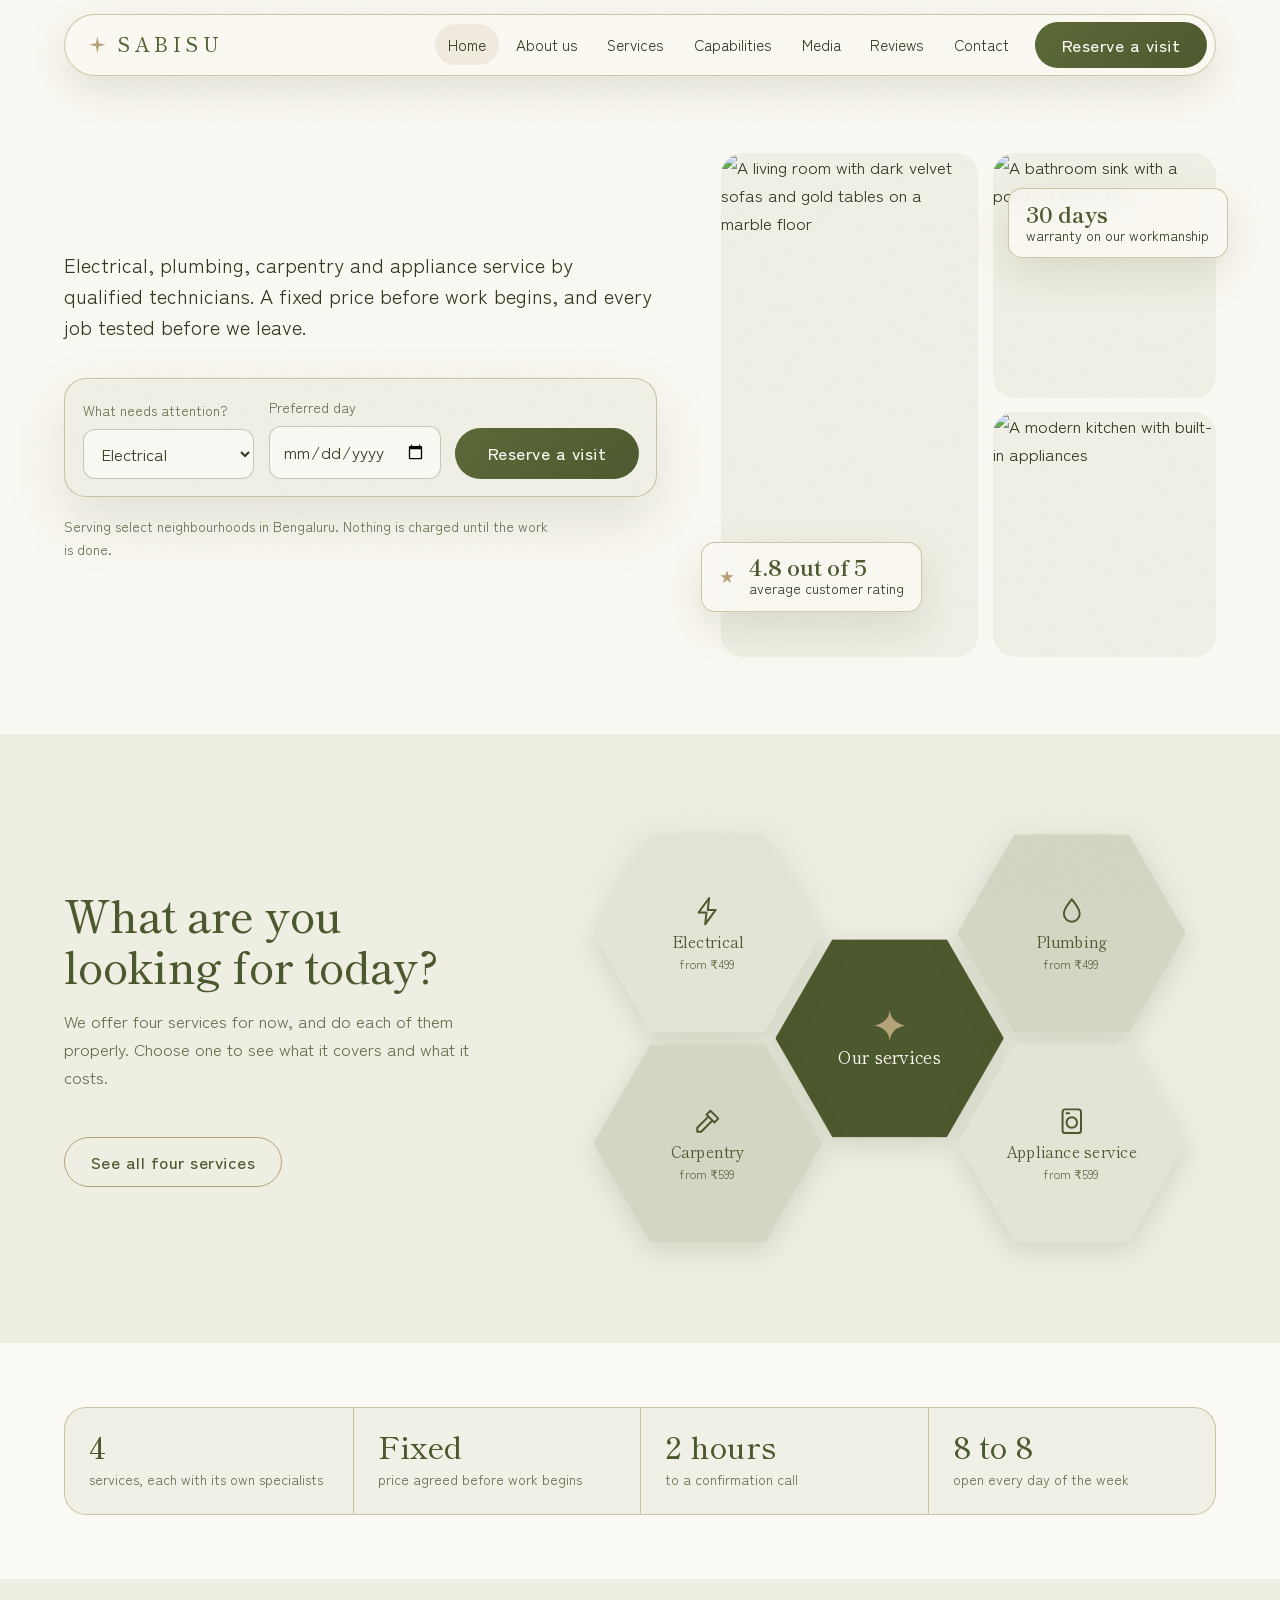
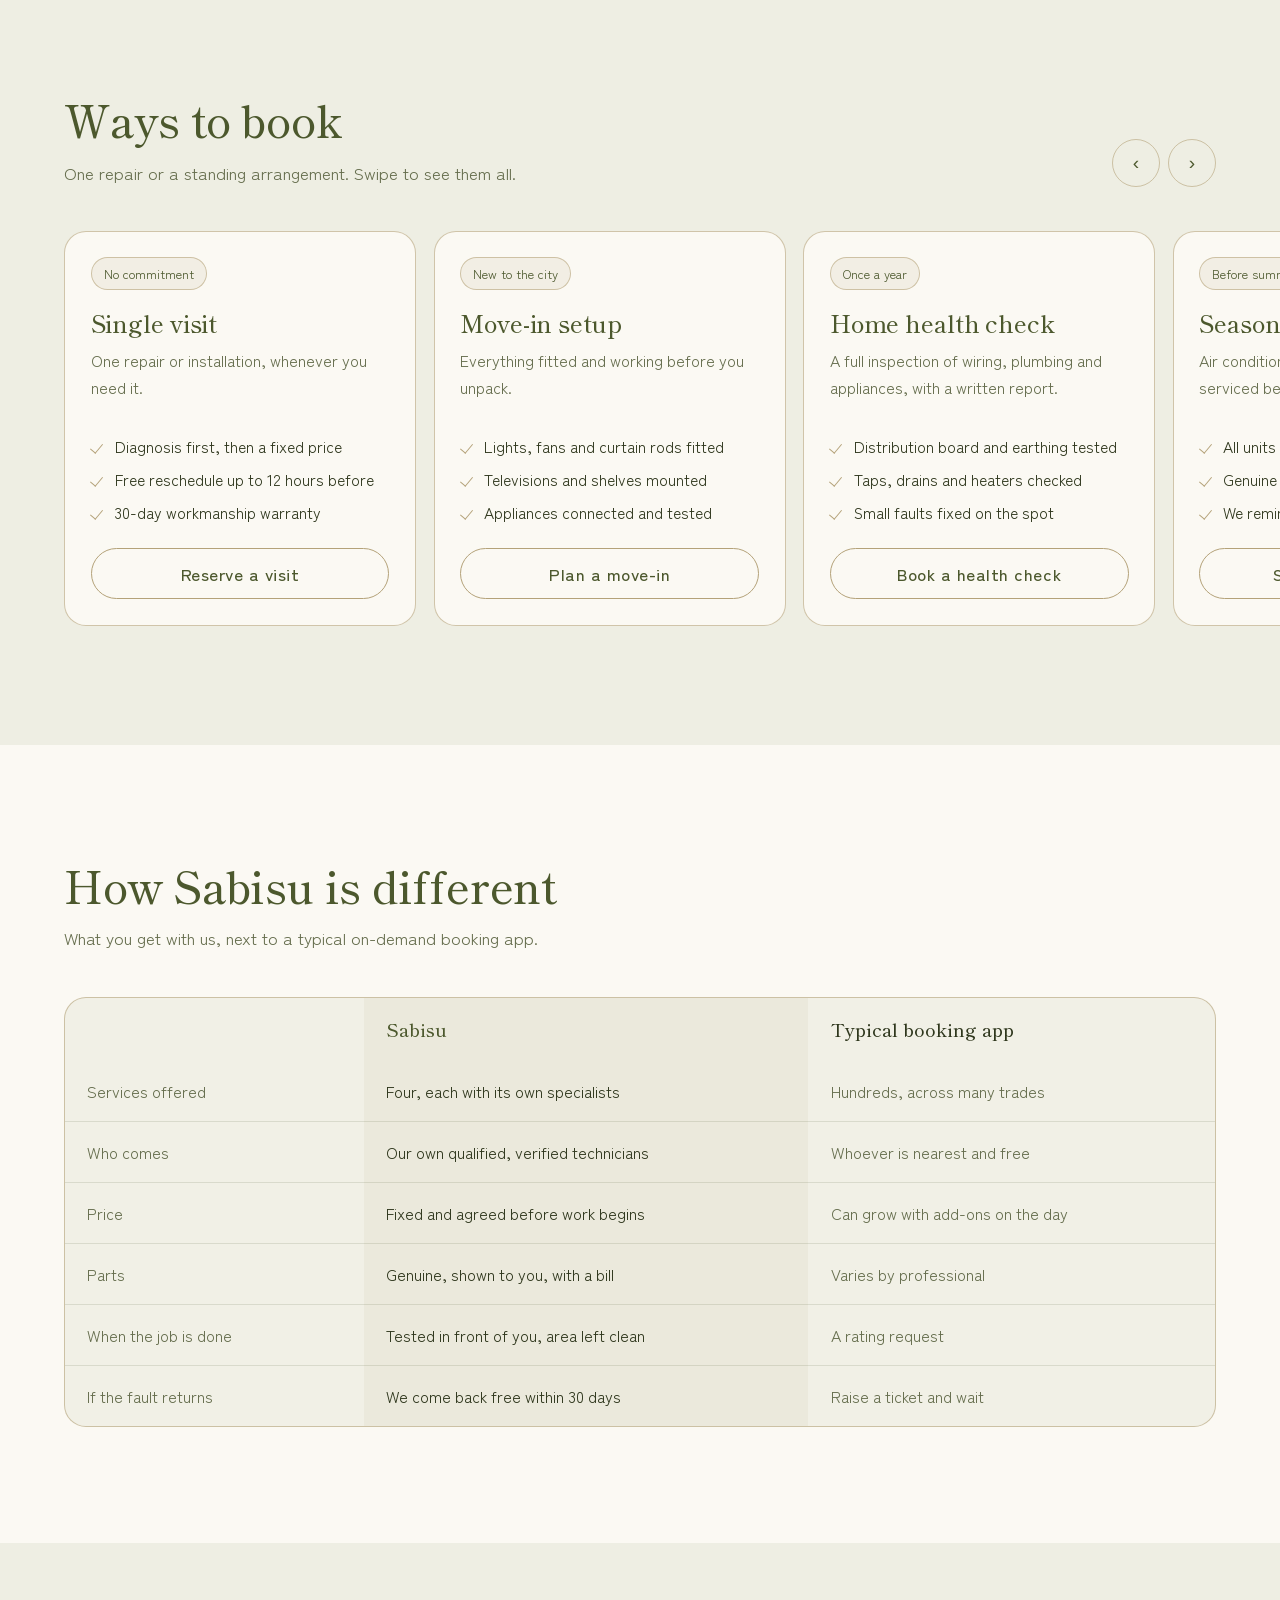
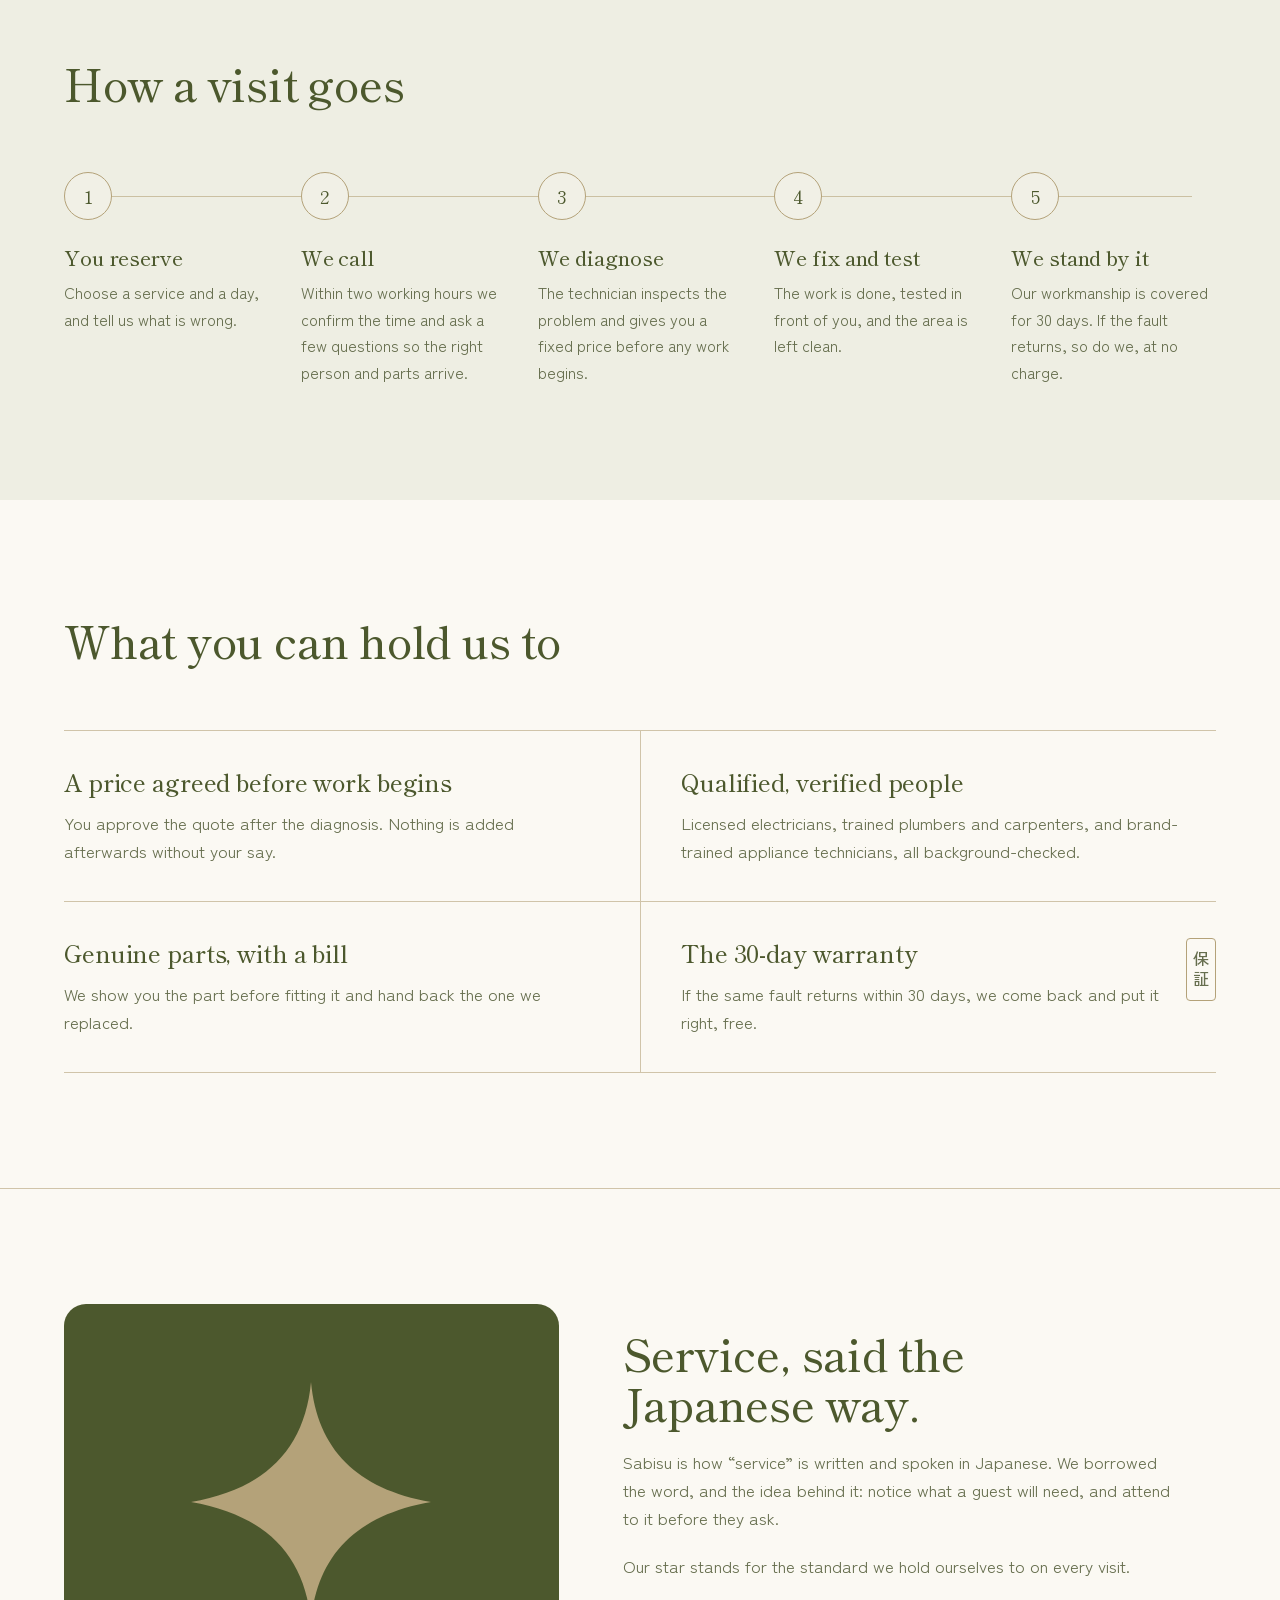
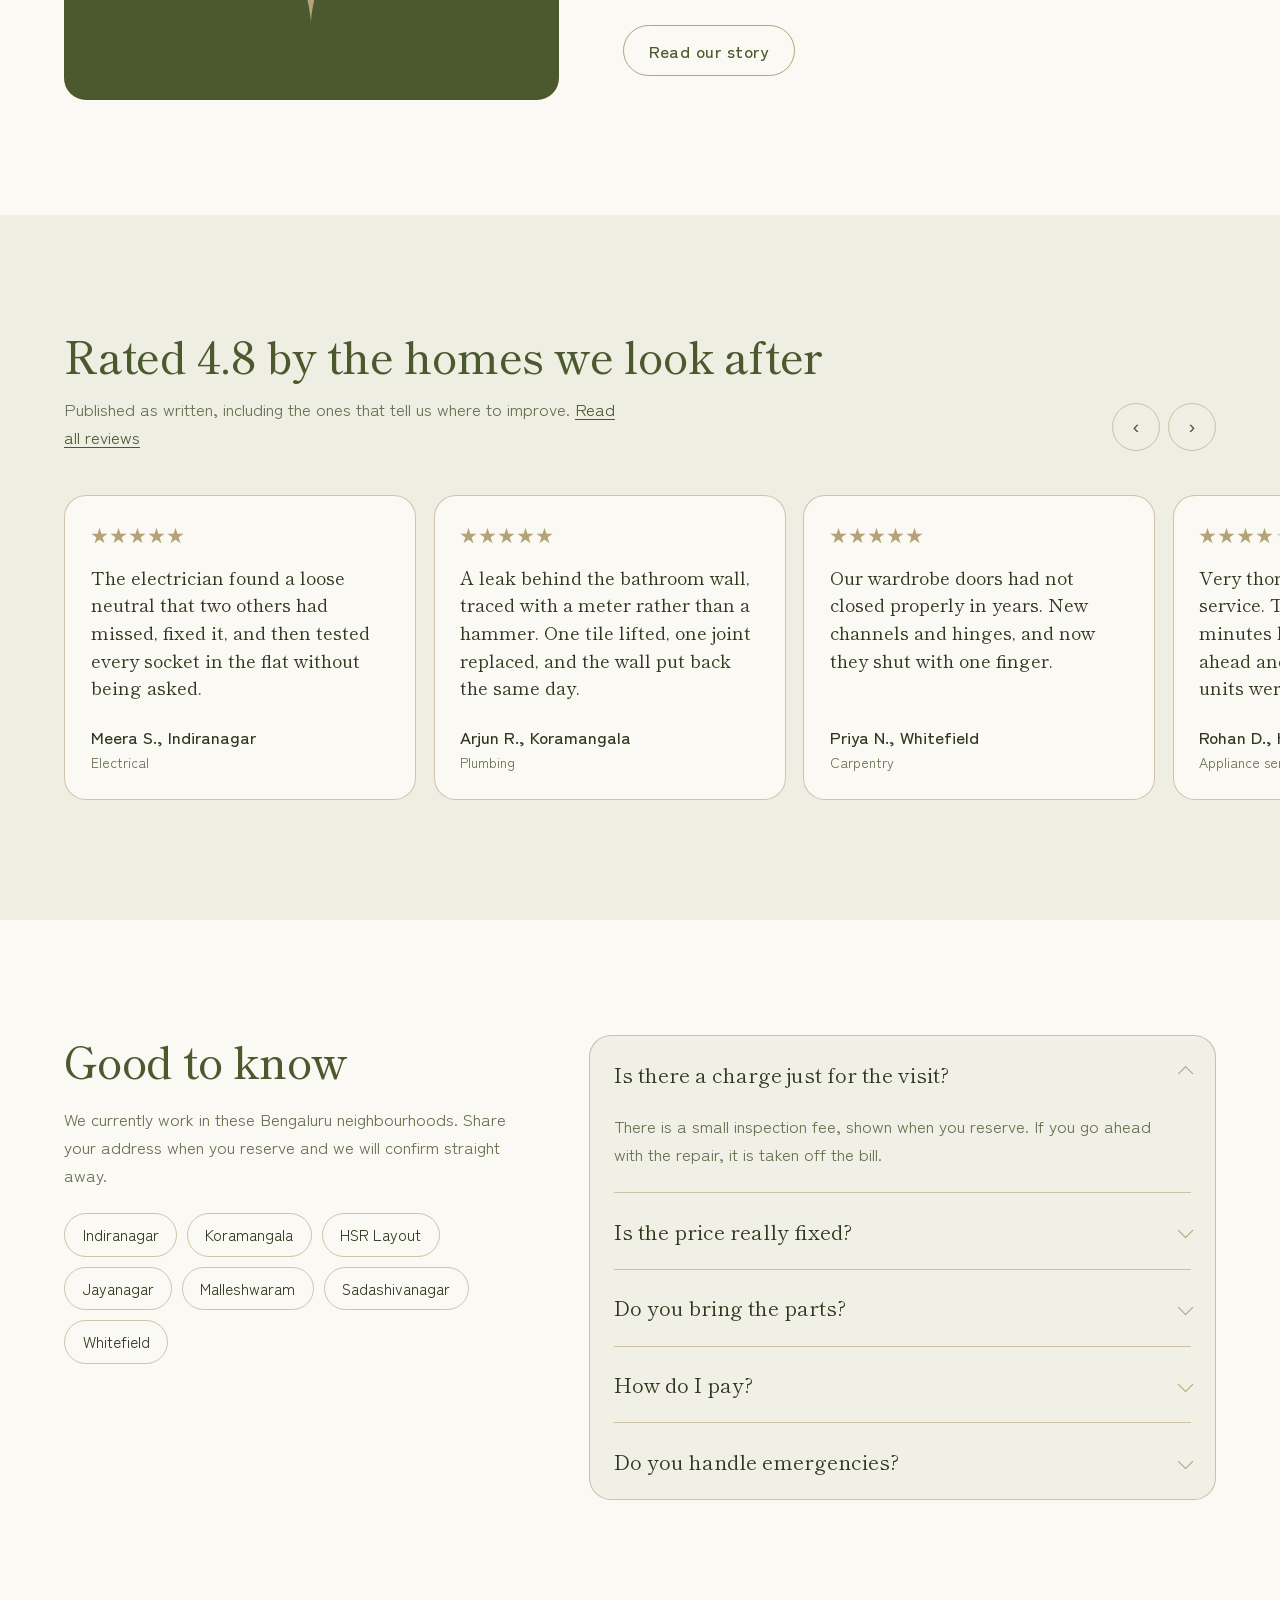
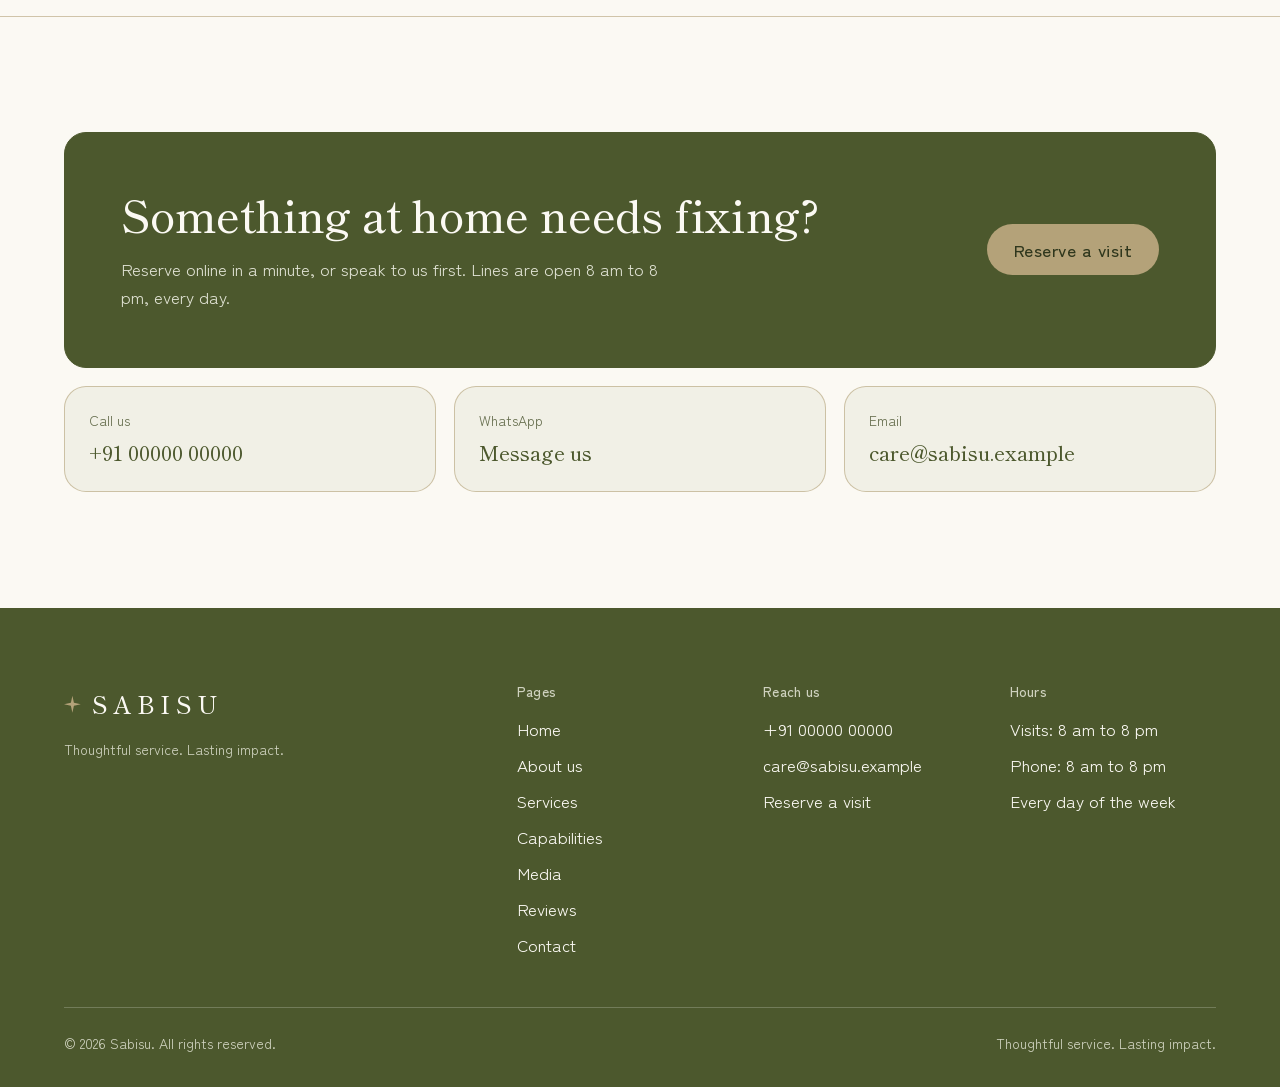
==== commit e701c93a: "Remove hero headline and services badge from home page Co-Authored-By: Claude Fable 5.2 <noreply@ant" ====
--- a/index.html
+++ b/index.html
@@ -41,9 +41,8 @@
     <div class="wrap">
       <div class="hero2-grid">
         <div>
-          <p class="pill-note"><b>4</b> services for expat homes and corporate residences</p>
-          <h1>Home repairs, done properly.</h1>
-          <p class="lede">Electrical, plumbing, carpentry and appliance service by qualified technicians. A fixed price before work begins, and every job tested before we leave.</p>
+          <h1 class="vh">Sabisu home services</h1>
+          <p class="lede" style="margin-top:0">Electrical, plumbing, carpentry and appliance service by qualified technicians. A fixed price before work begins, and every job tested before we leave.</p>
 
           <form class="book-card" action="contact.html" method="get">
             <div class="field">
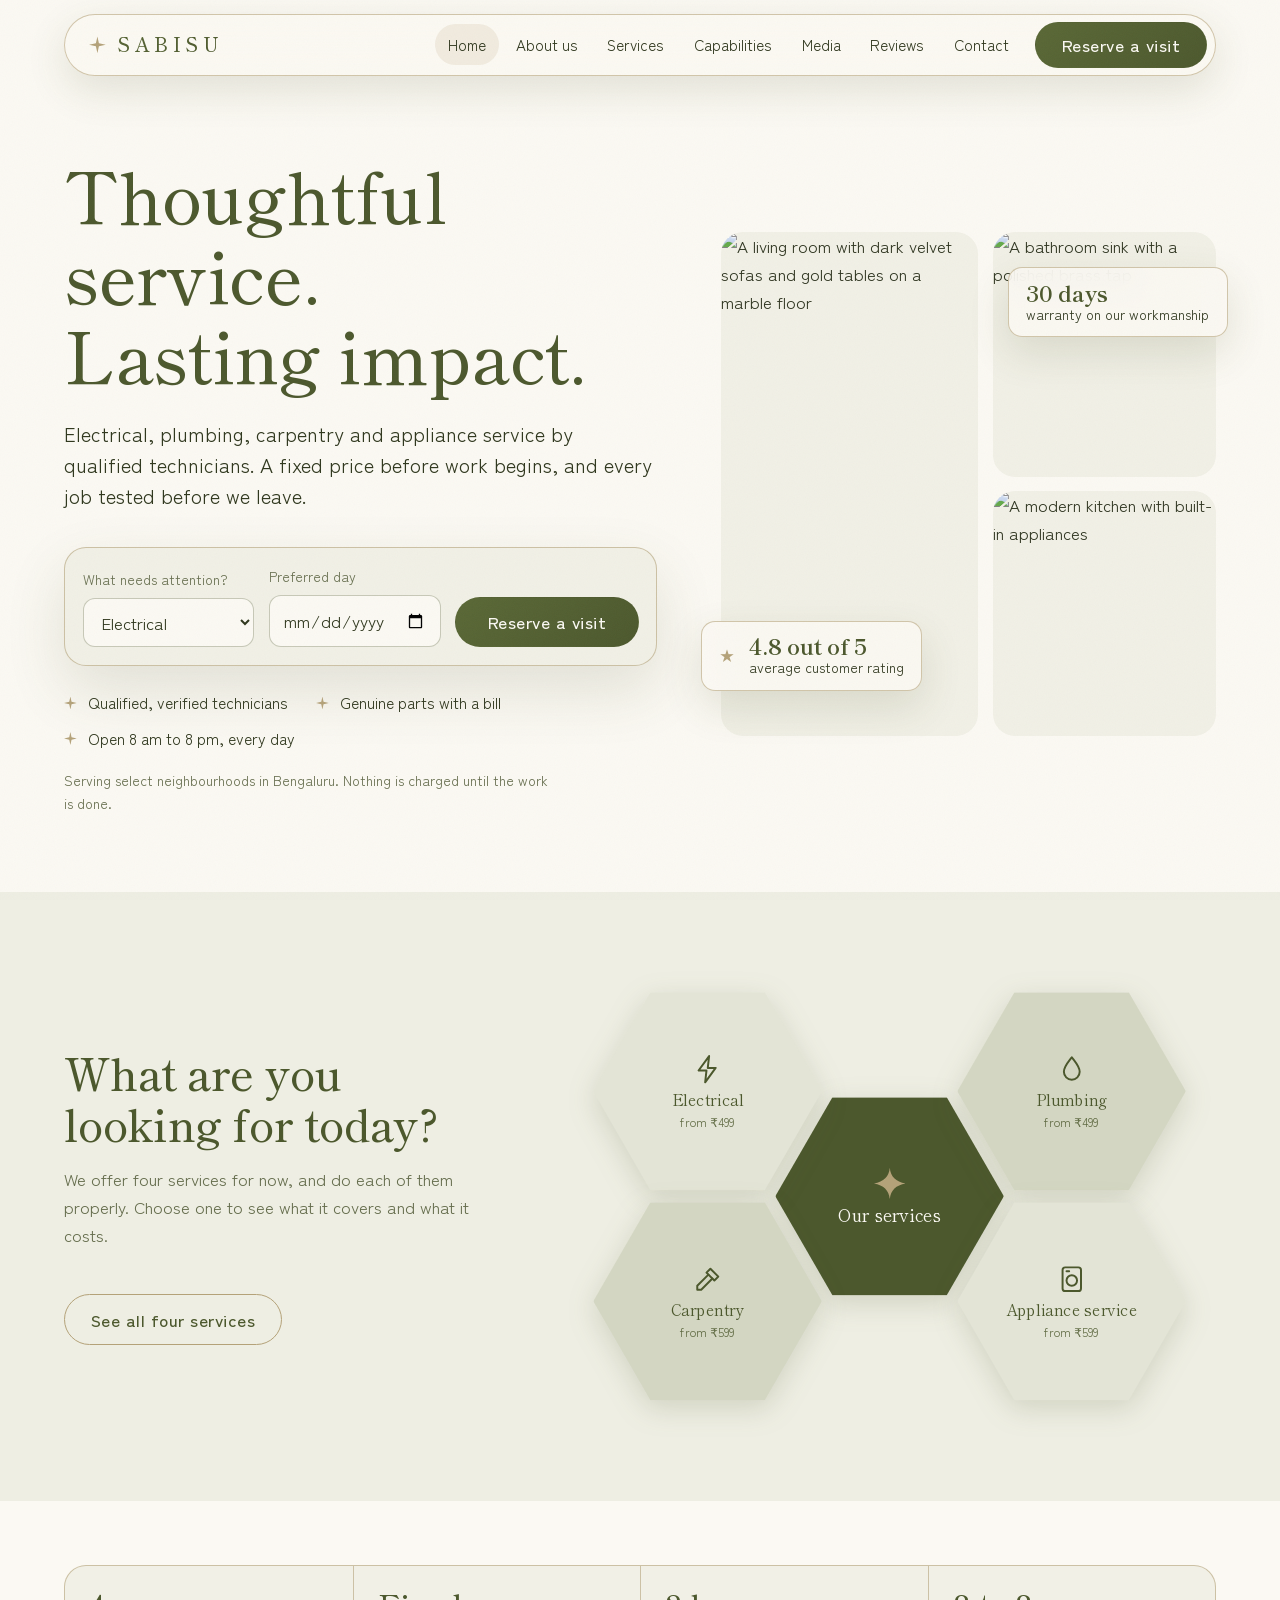
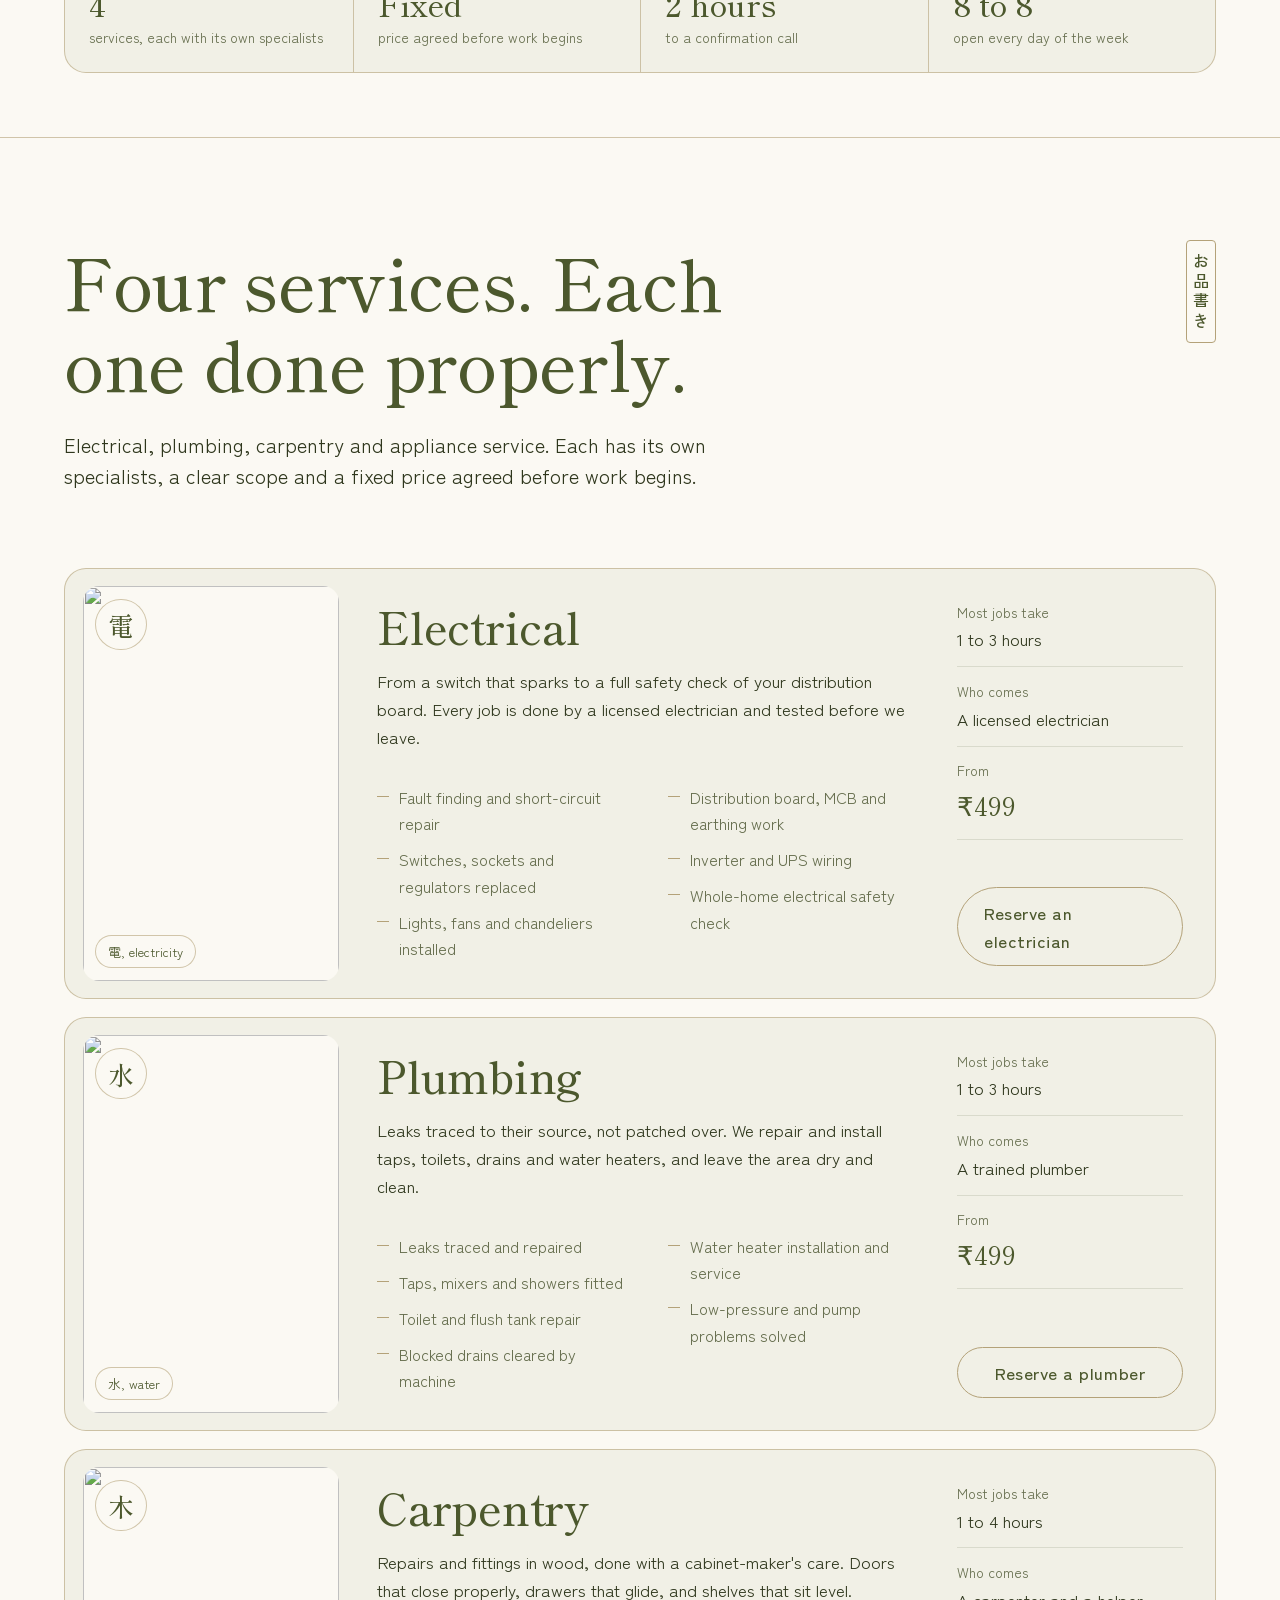
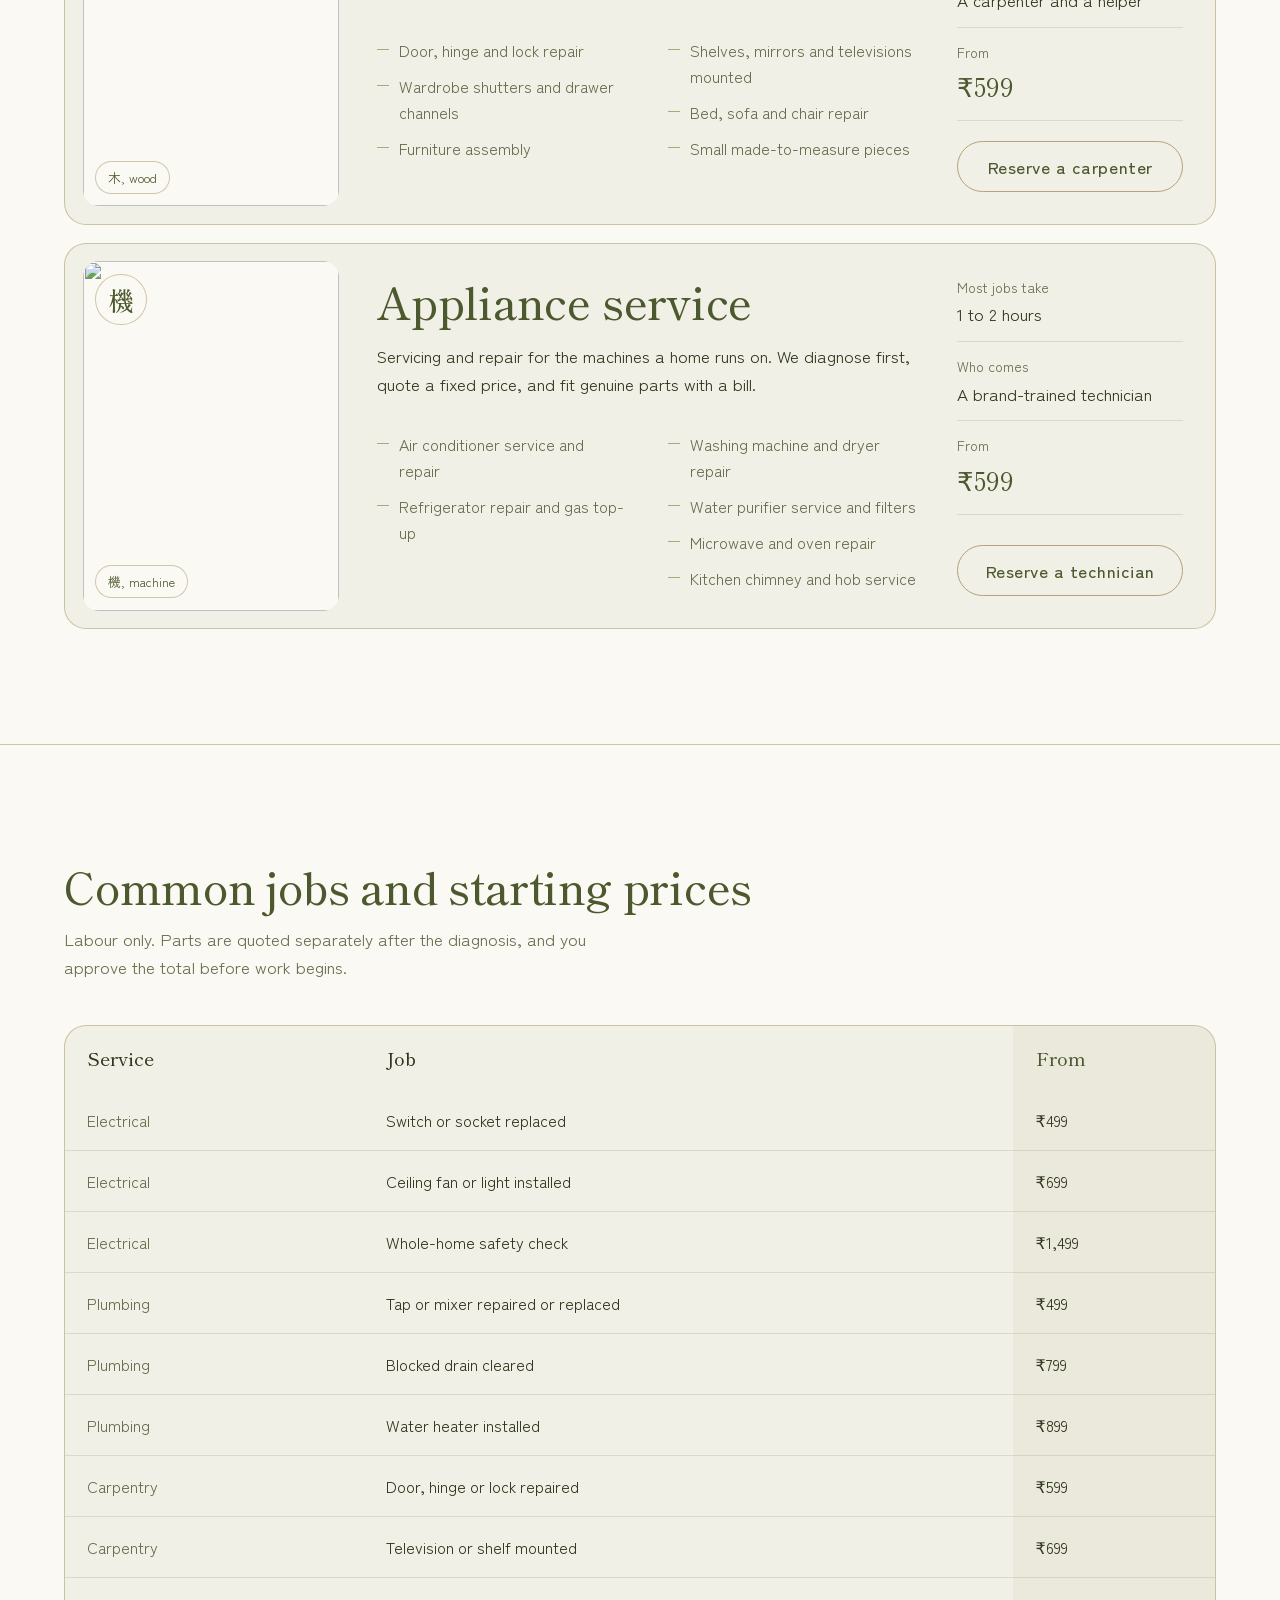
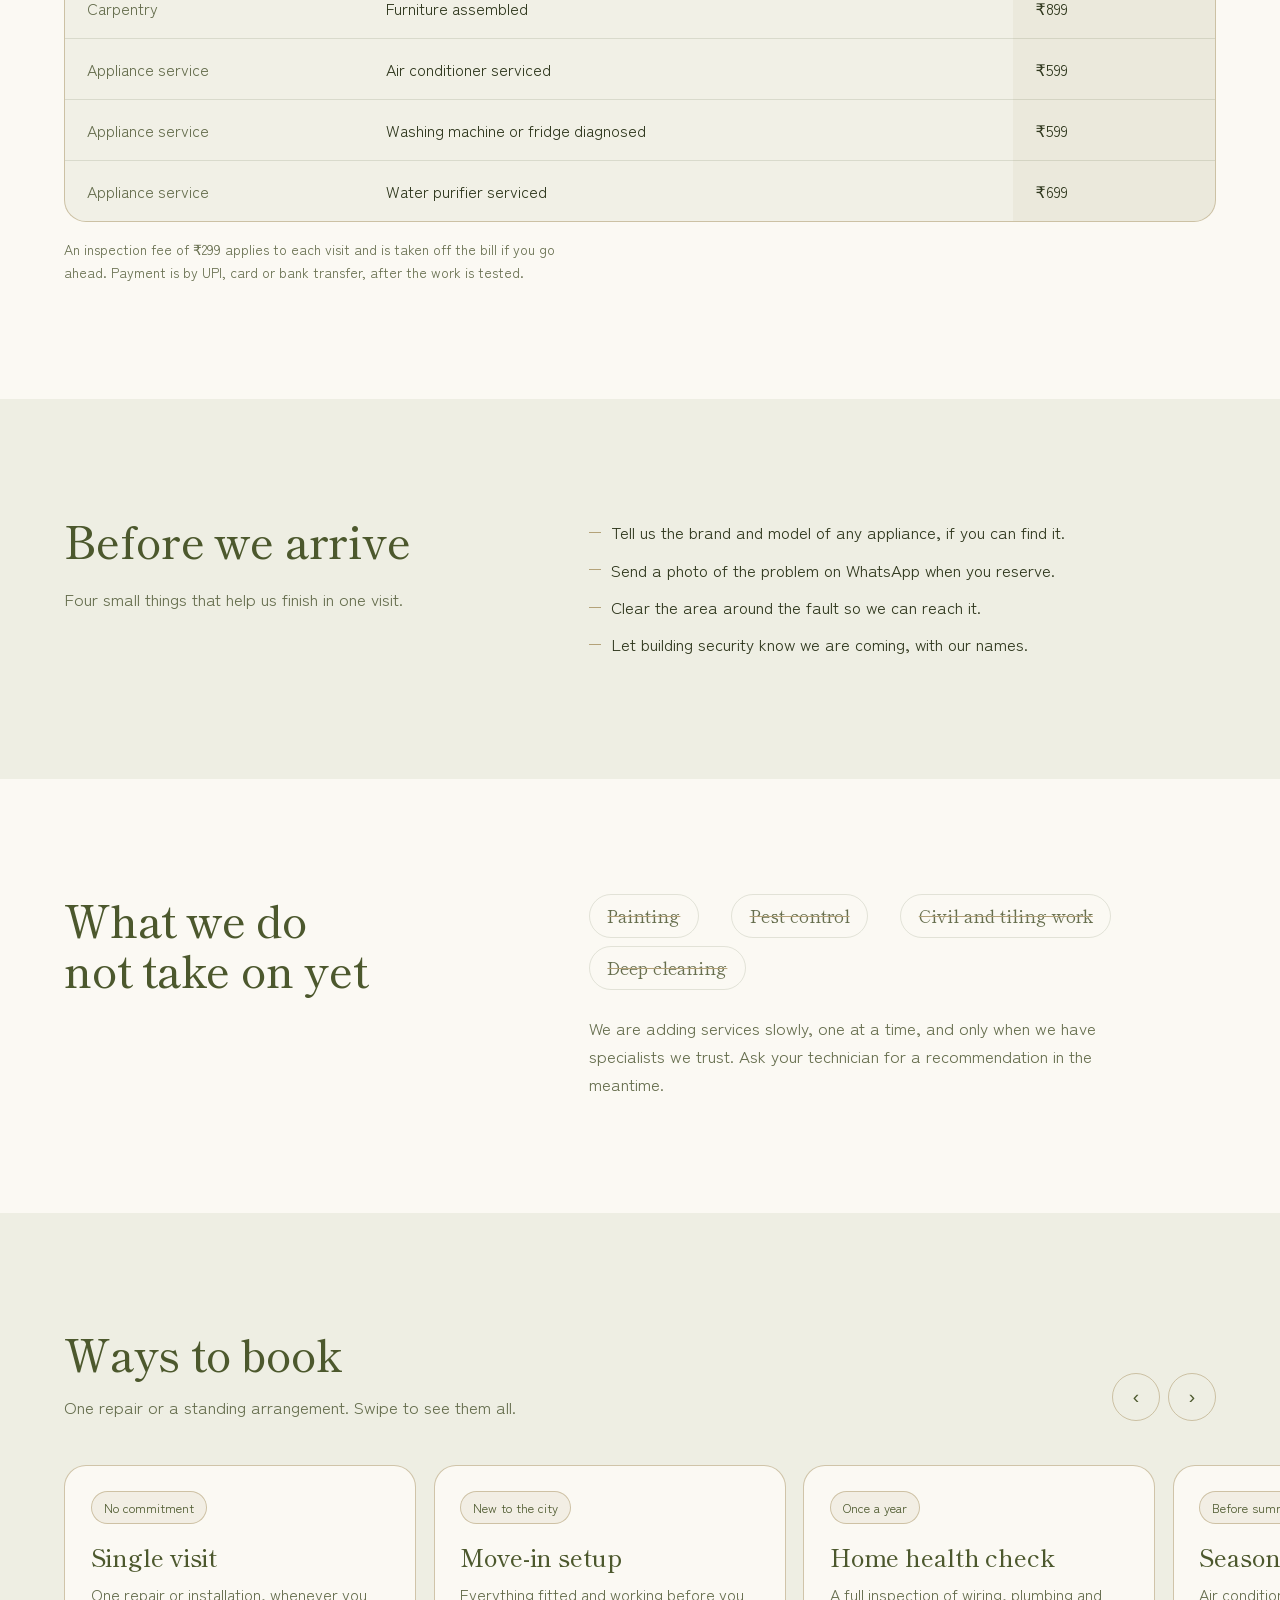
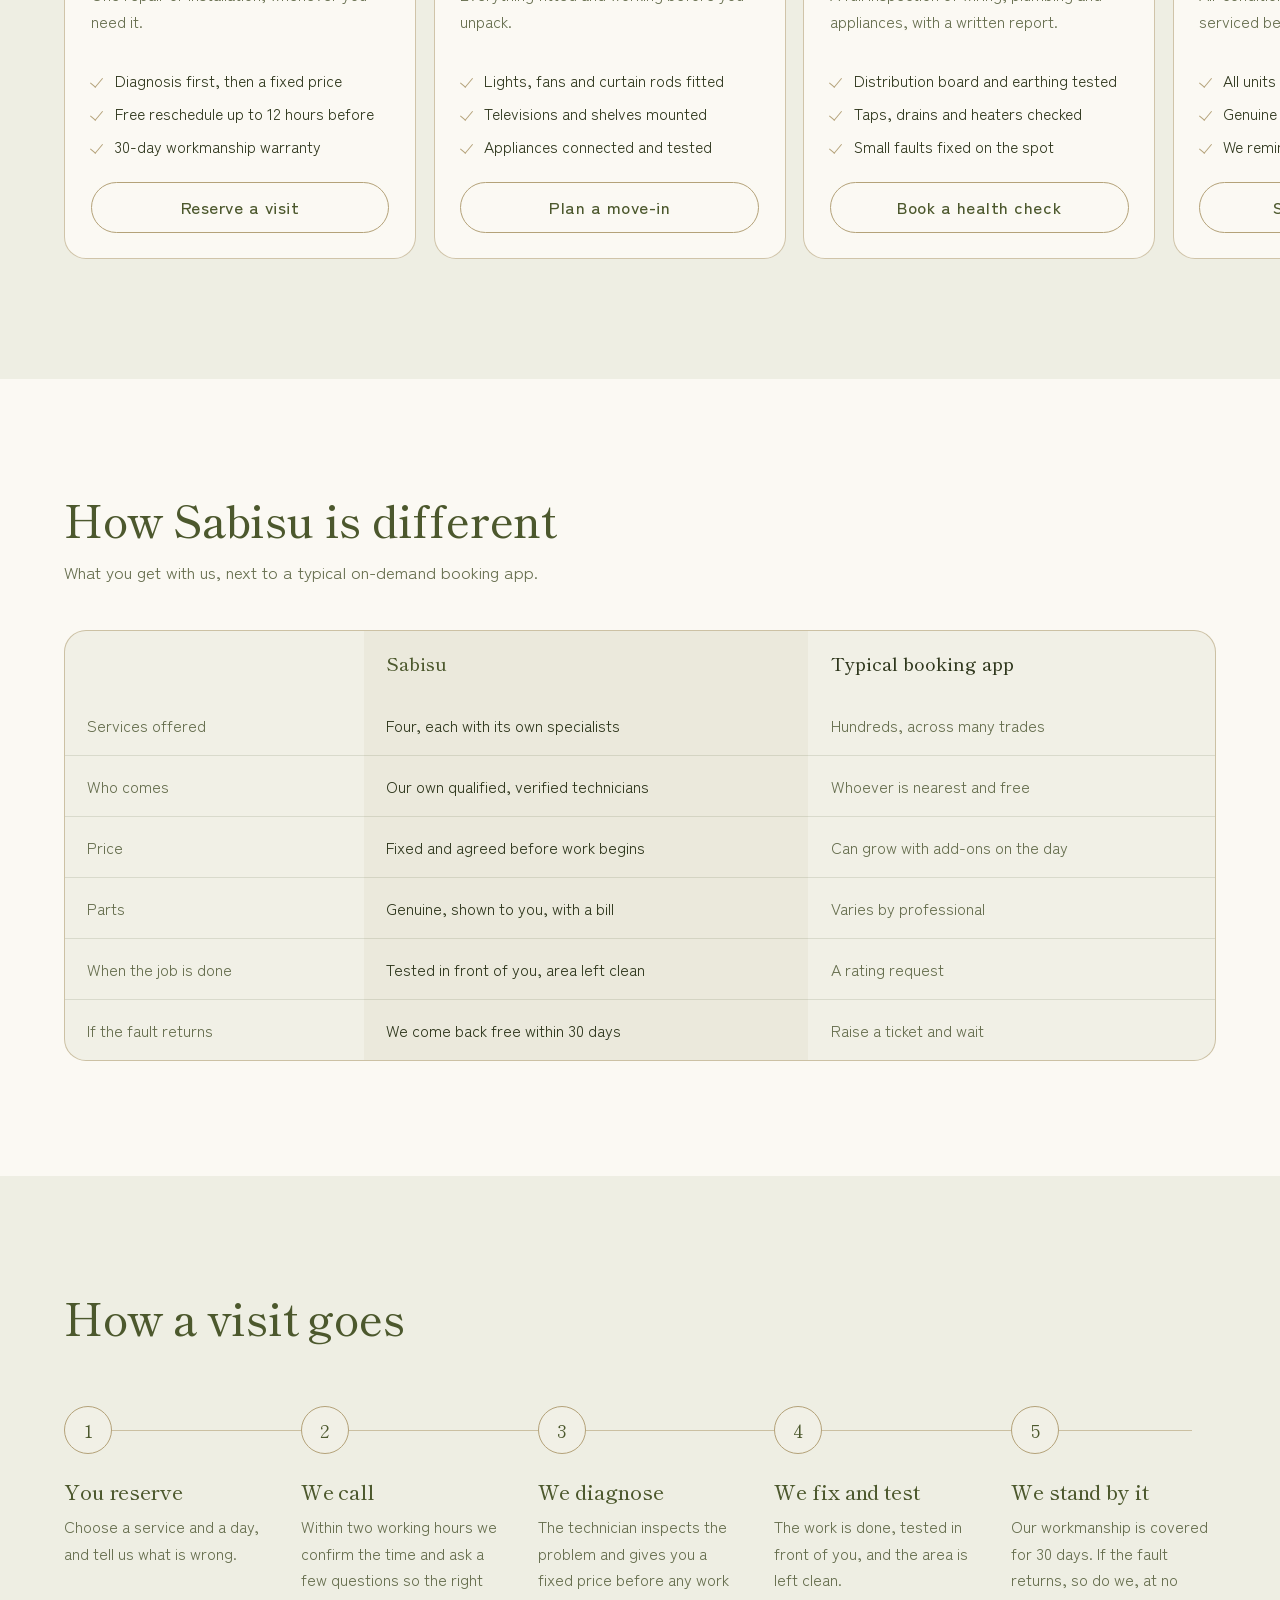
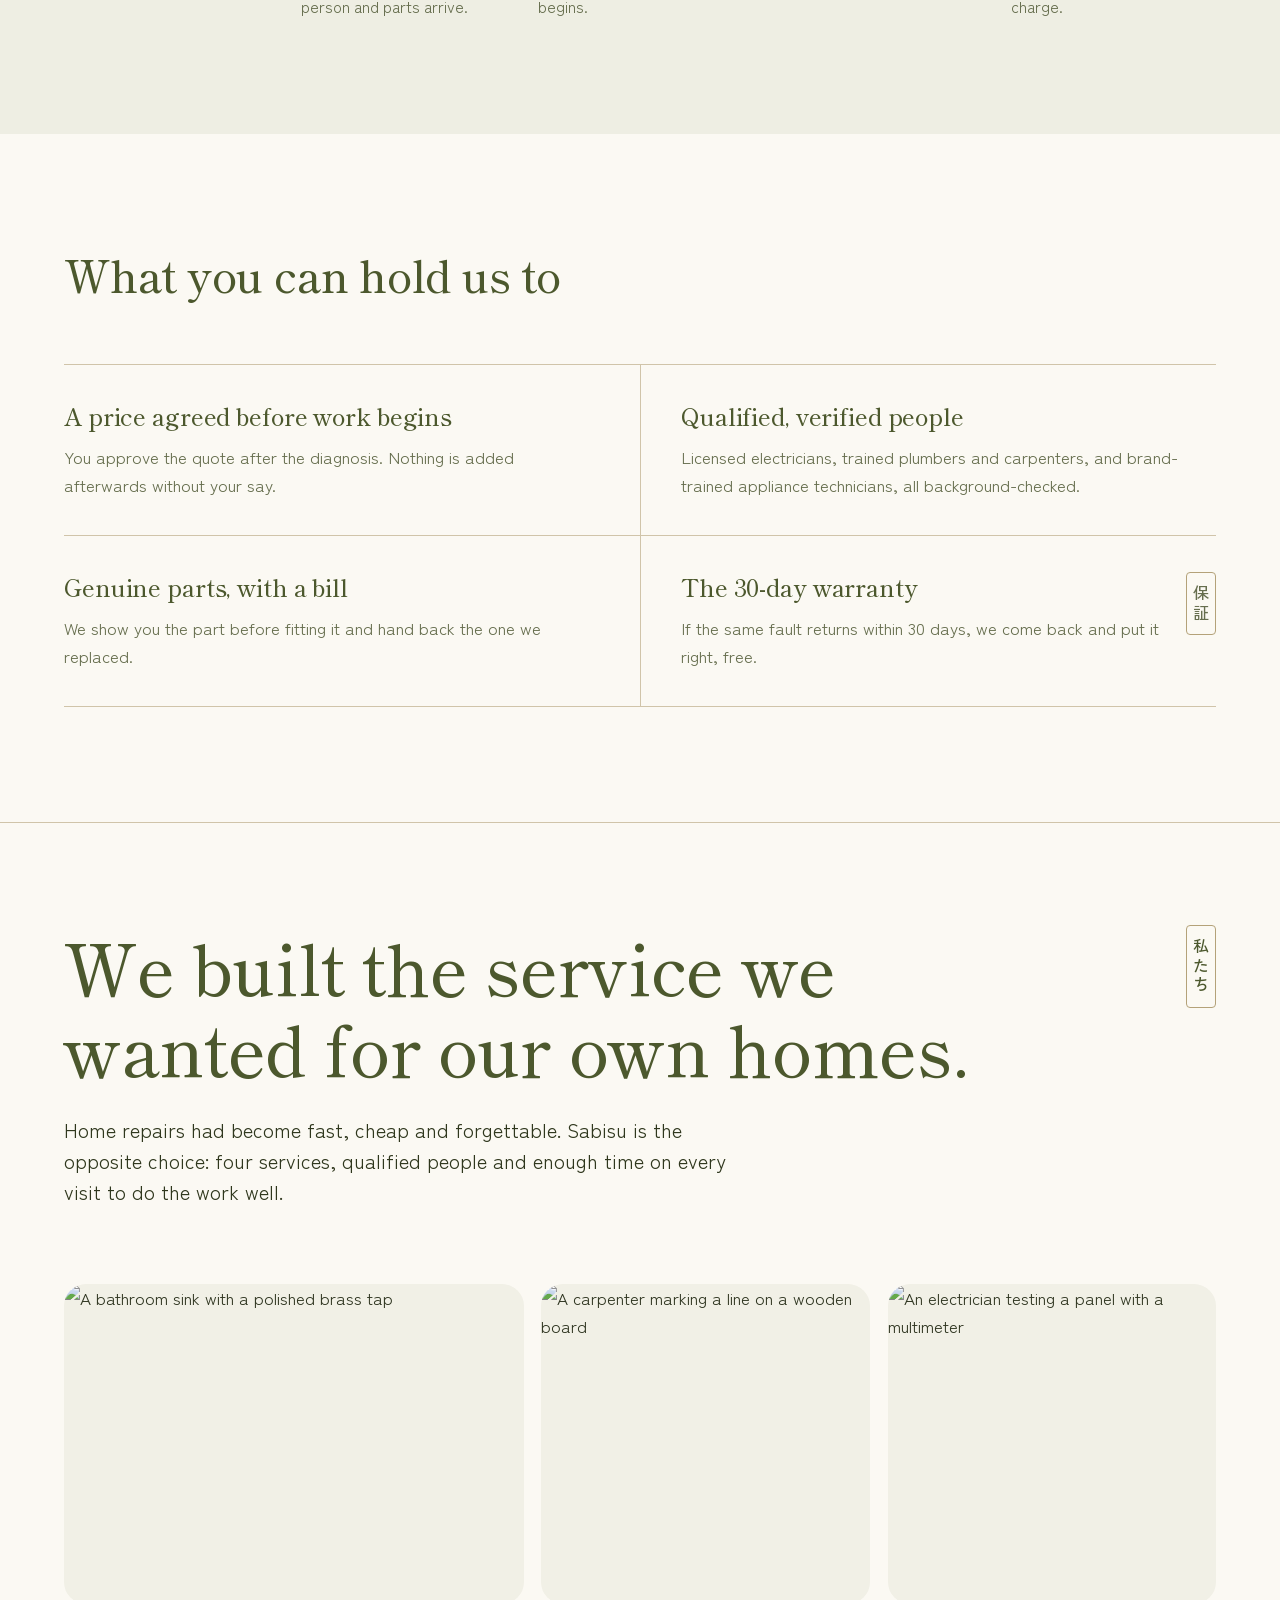
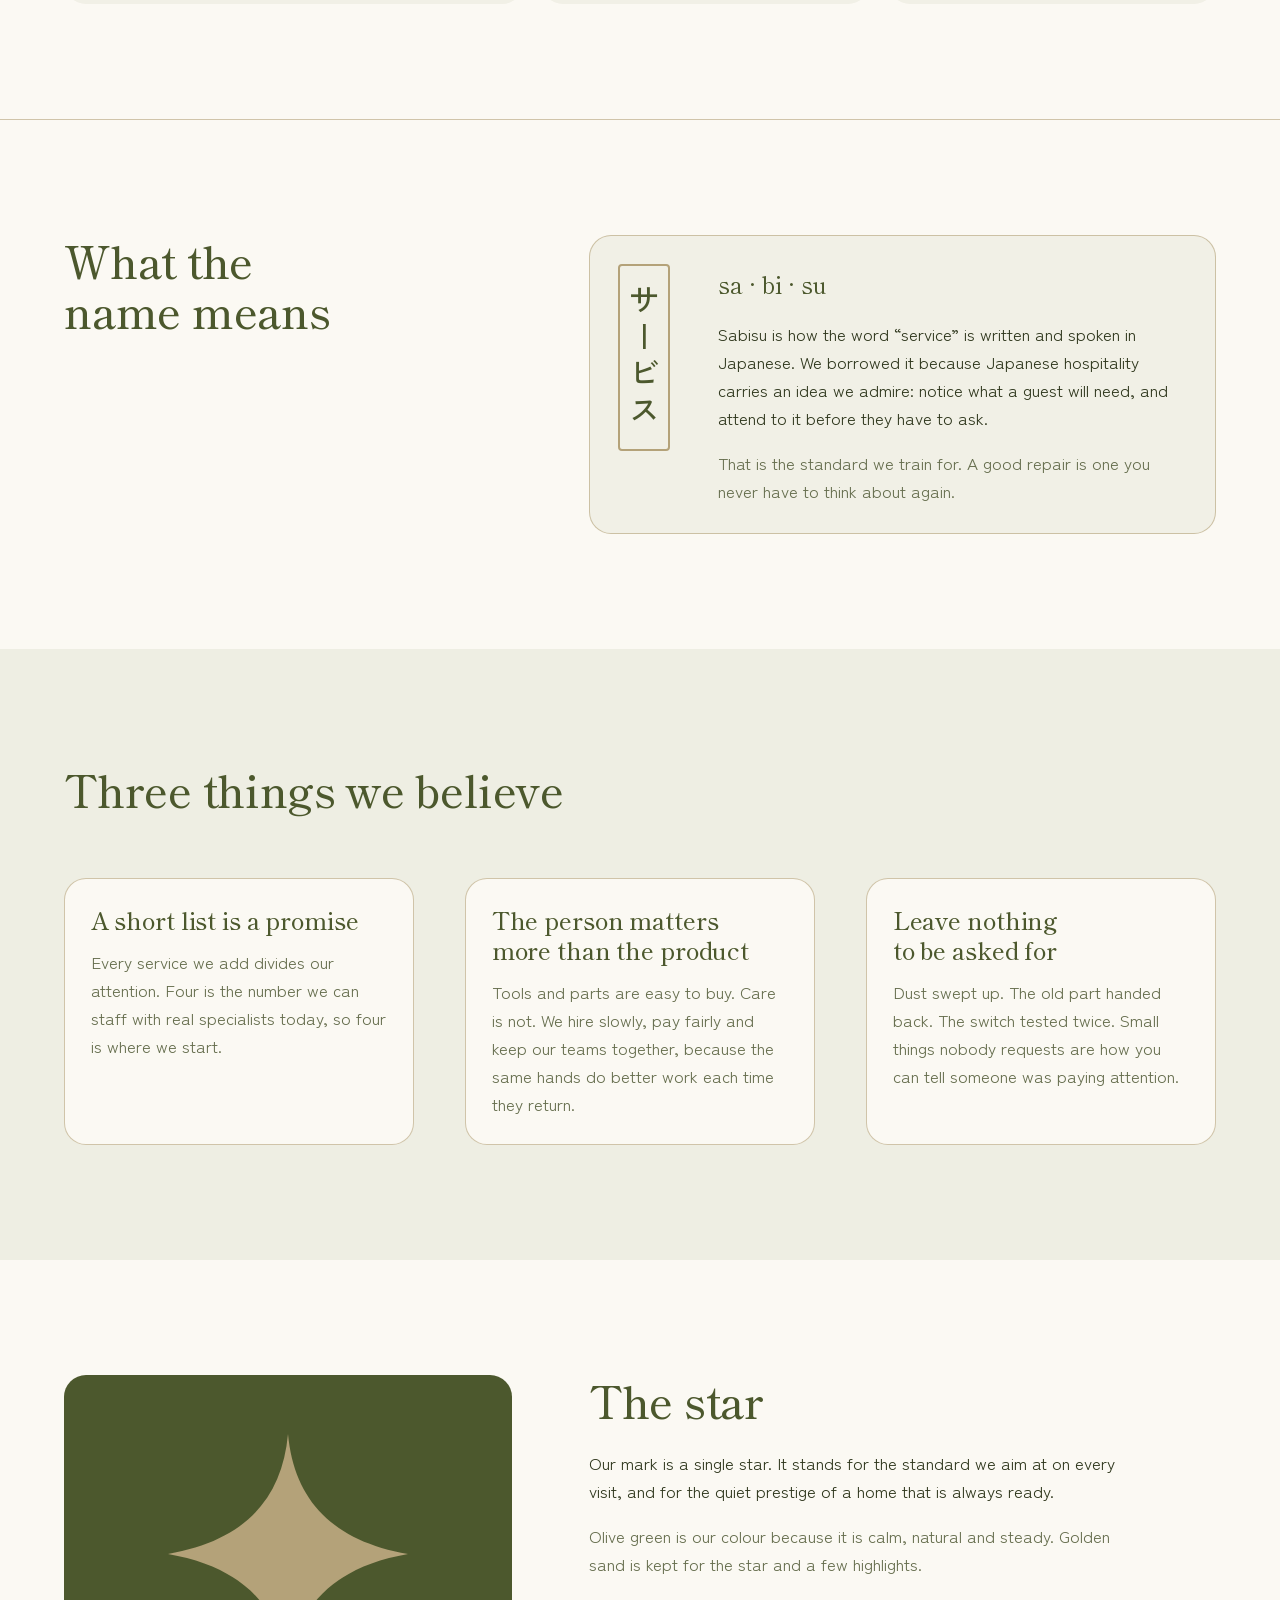
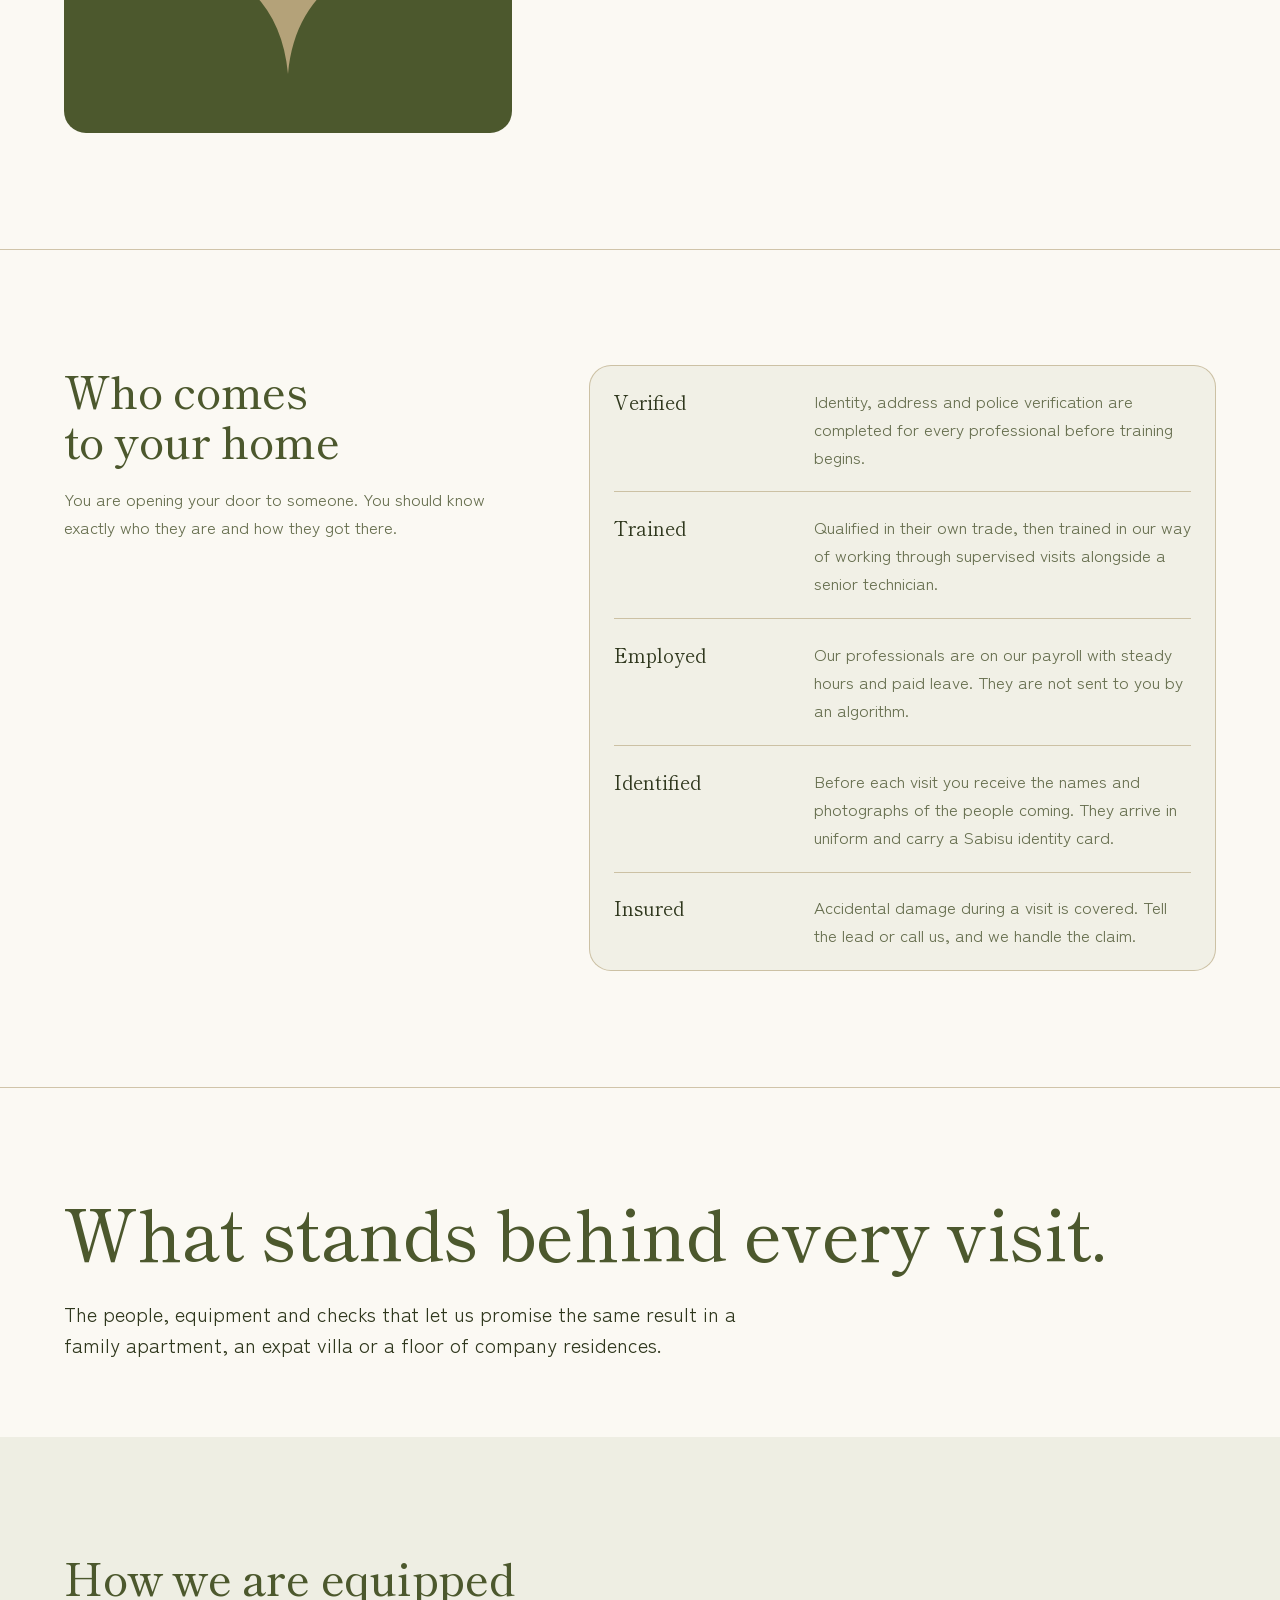
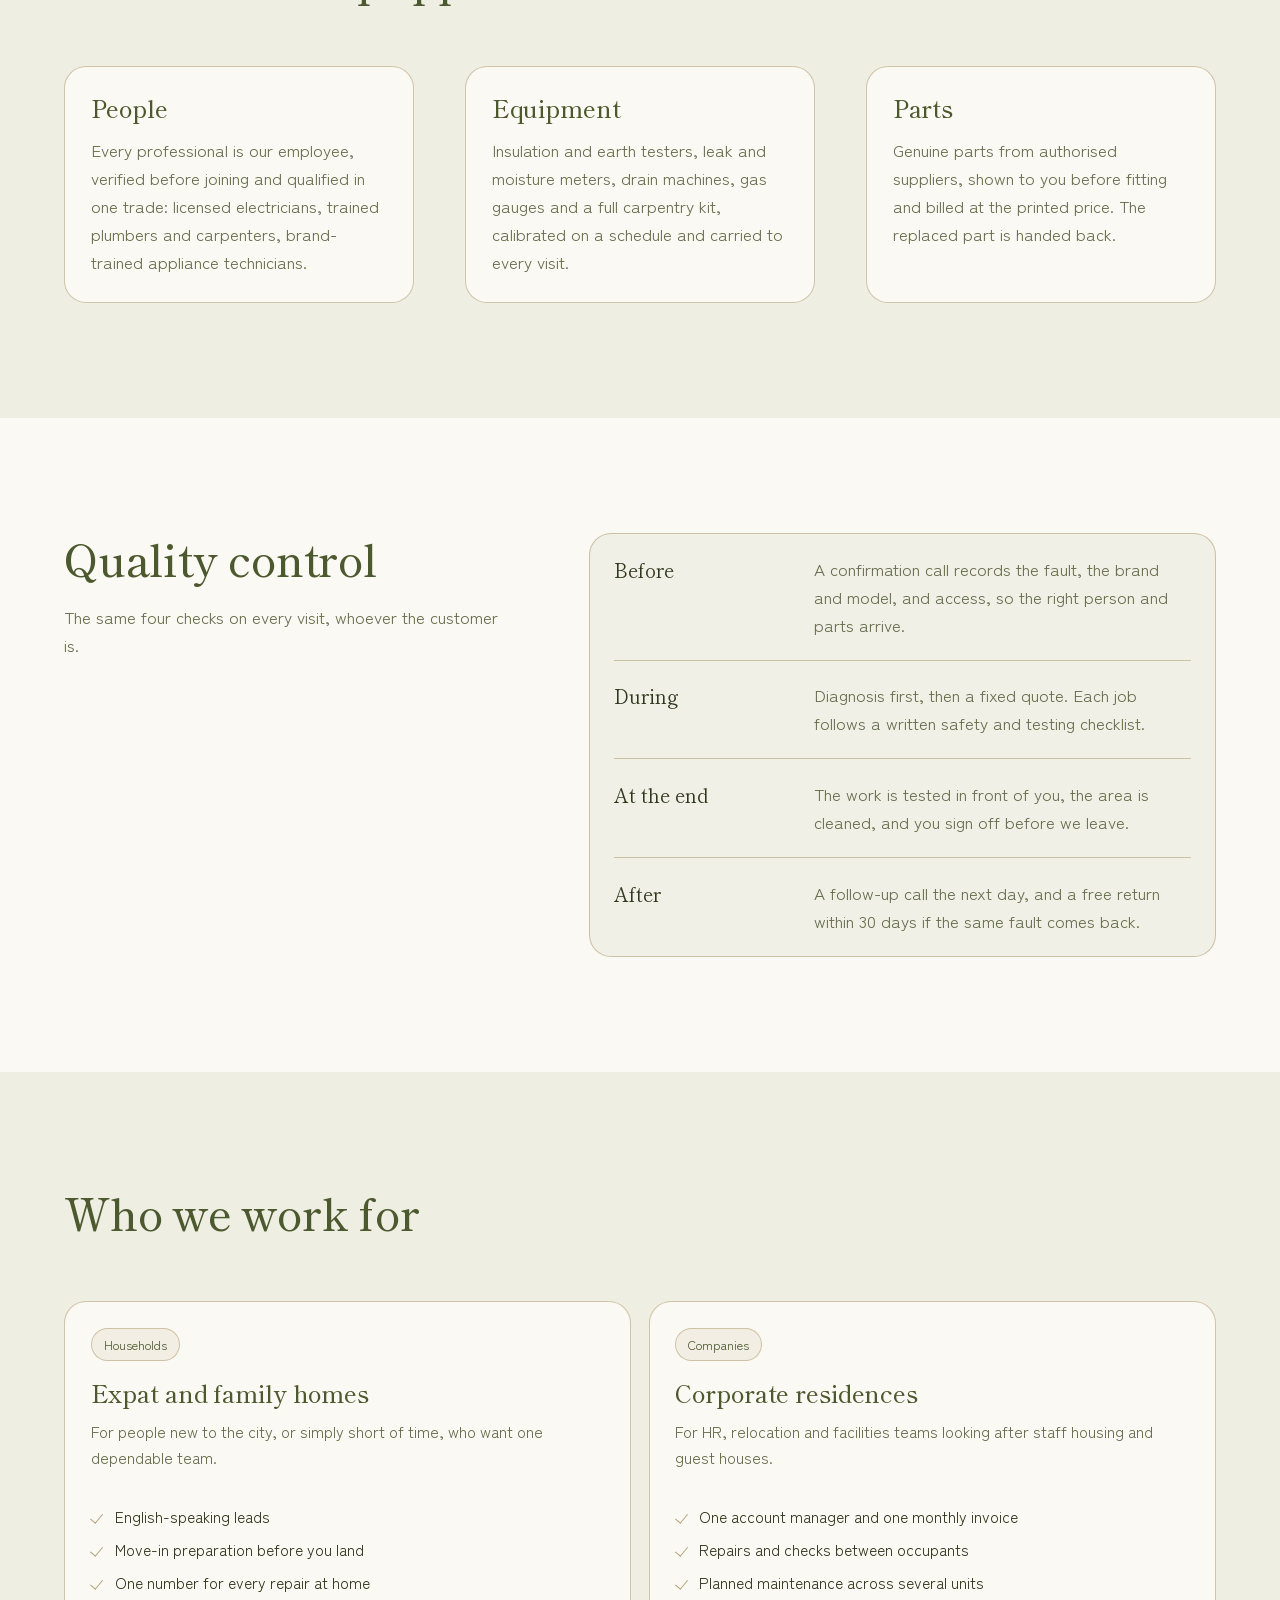
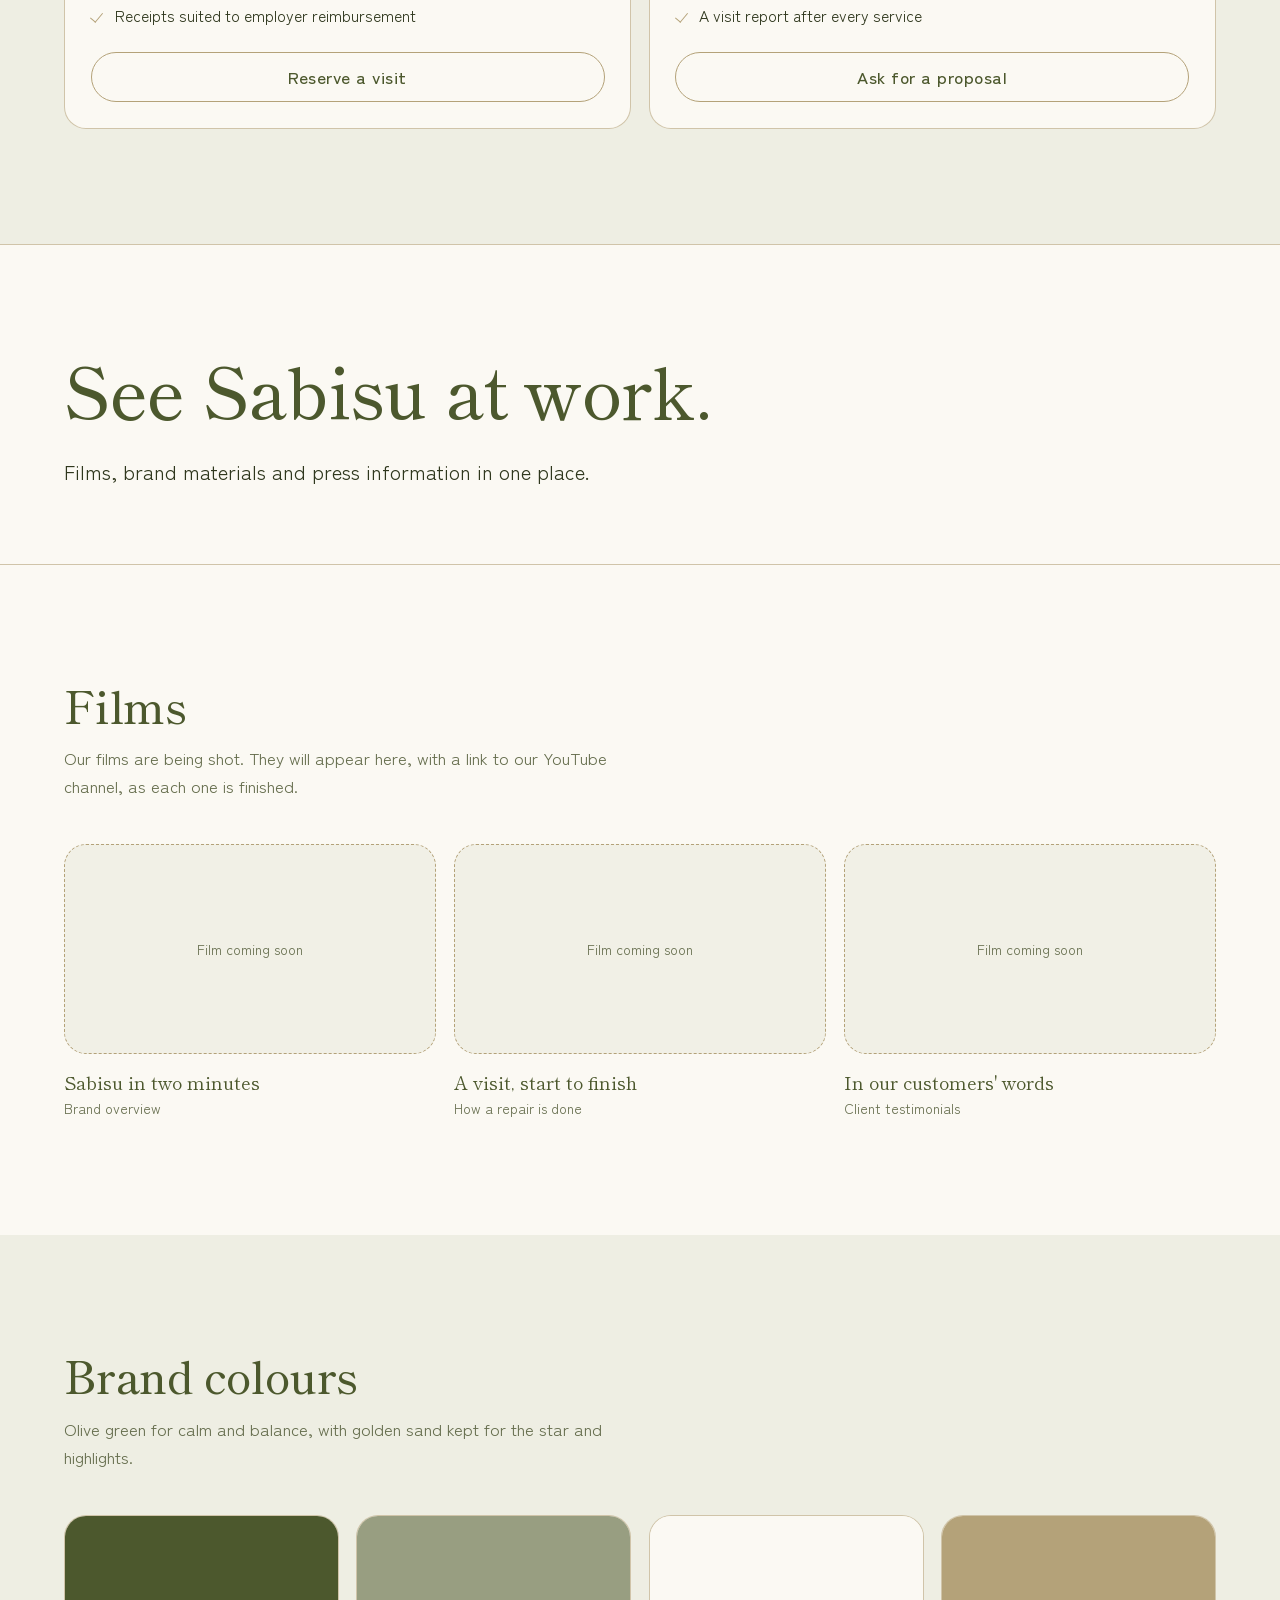
==== commit 6d76c6f0: "Merge all pages into one scrolling page; restore hero tagline Co-Authored-By: Claude Fable 5.2 <nore" ====
--- a/index.html
+++ b/index.html
@@ -17,17 +17,17 @@
 
 <header class="site-header">
   <div class="wrap header-row">
-    <a class="wordmark" href="index.html" aria-label="Sabisu home">Sabisu</a>
+    <a class="wordmark" href="#top" aria-label="Sabisu home">Sabisu</a>
     <button class="nav-toggle" type="button" aria-expanded="false" aria-controls="site-nav">Menu</button>
     <nav id="site-nav" class="site-nav" aria-label="Main">
-      <a href="index.html" aria-current="page">Home</a>
-      <a href="about.html">About us</a>
-      <a href="services.html">Services</a>
-      <a href="capabilities.html">Capabilities</a>
-      <a href="media.html">Media</a>
-      <a href="reviews.html">Reviews</a>
-      <a href="contact.html">Contact</a>
-      <a class="btn btn-solid" href="contact.html#reserve">Reserve a visit</a>
+      <a href="#top" aria-current="page">Home</a>
+      <a href="#about">About us</a>
+      <a href="#services">Services</a>
+      <a href="#capabilities">Capabilities</a>
+      <a href="#media">Media</a>
+      <a href="#reviews">Reviews</a>
+      <a href="#contact">Contact</a>
+      <a class="btn btn-solid" href="#reserve">Reserve a visit</a>
     </nav>
   </div>
 </header>
@@ -37,14 +37,14 @@
 <main>
 
   <!-- 1. Hero -->
-  <section class="hero2">
+  <section class="hero2" id="top">
     <div class="wrap">
       <div class="hero2-grid">
         <div>
-          <h1 class="vh">Sabisu home services</h1>
-          <p class="lede" style="margin-top:0">Electrical, plumbing, carpentry and appliance service by qualified technicians. A fixed price before work begins, and every job tested before we leave.</p>
-
-          <form class="book-card" action="contact.html" method="get">
+          <h1>Thoughtful service. Lasting impact.</h1>
+          <p class="lede">Electrical, plumbing, carpentry and appliance service by qualified technicians. A fixed price before work begins, and every job tested before we leave.</p>
+
+          <form class="book-card" action="#reserve" method="get" data-jump>
             <div class="field">
               <label for="hero-service">What needs attention?</label>
               <select id="hero-service" name="service">
@@ -60,6 +60,11 @@
             </div>
             <button class="btn btn-solid" type="submit">Reserve a visit</button>
           </form>
+          <ul class="hero-points">
+            <li>Qualified, verified technicians</li>
+            <li>Genuine parts with a bill</li>
+            <li>Open 8 am to 8 pm, every day</li>
+          </ul>
           <p class="hero-note">Serving select neighbourhoods in Bengaluru. Nothing is charged until the work is done.</p>
         </div>
 
@@ -80,14 +85,14 @@
       <div>
         <h2 id="services-title">What are you looking for today?</h2>
         <p>We offer four services for now, and do each of them properly. Choose one to see what it covers and what it costs.</p>
-        <a class="btn" href="services.html">See all four services</a>
+        <a class="btn" href="#services">See all four services</a>
       </div>
       <ul class="hive" aria-label="Our services">
         <li><span class="hex hex-core"><svg viewBox="0 0 100 100" aria-hidden="true"><path d="M50 0c2.600 28 19 44.600 50 50-31 5.400-47.400 22-50 50-2.600-28-19-44.600-50-50 31-5.400 47.400-22 50-50z"/></svg><span>Our services</span></span></li>
-        <li><a class="hex" href="services.html#electrical"><svg viewBox="0 0 24 24" aria-hidden="true"><path d="M13 2L5 13h6l-1 9 8-11h-6z"/></svg><span>Electrical</span><small>from ₹499</small></a></li>
-        <li><a class="hex" href="services.html#plumbing"><svg viewBox="0 0 24 24" aria-hidden="true"><path d="M12 3c3 4 6 7 6 11a6 6 0 0 1-12 0c0-4 3-7 6-11z"/></svg><span>Plumbing</span><small>from ₹499</small></a></li>
-        <li><a class="hex" href="services.html#carpentry"><svg viewBox="0 0 24 24" aria-hidden="true"><path d="M14 4l6 6-3 3-6-6z"/><path d="M12.500 8.500L4 17v3h3l8.500-8.500"/></svg><span>Carpentry</span><small>from ₹599</small></a></li>
-        <li><a class="hex" href="services.html#appliance"><svg viewBox="0 0 24 24" aria-hidden="true"><rect x="5" y="3" width="14" height="18" rx="2"/><circle cx="12" cy="13" r="4"/><path d="M8 6h2"/></svg><span>Appliance service</span><small>from ₹599</small></a></li>
+        <li><a class="hex" href="#electrical"><svg viewBox="0 0 24 24" aria-hidden="true"><path d="M13 2L5 13h6l-1 9 8-11h-6z"/></svg><span>Electrical</span><small>from ₹499</small></a></li>
+        <li><a class="hex" href="#plumbing"><svg viewBox="0 0 24 24" aria-hidden="true"><path d="M12 3c3 4 6 7 6 11a6 6 0 0 1-12 0c0-4 3-7 6-11z"/></svg><span>Plumbing</span><small>from ₹499</small></a></li>
+        <li><a class="hex" href="#carpentry"><svg viewBox="0 0 24 24" aria-hidden="true"><path d="M14 4l6 6-3 3-6-6z"/><path d="M12.500 8.500L4 17v3h3l8.500-8.500"/></svg><span>Carpentry</span><small>from ₹599</small></a></li>
+        <li><a class="hex" href="#appliance"><svg viewBox="0 0 24 24" aria-hidden="true"><rect x="5" y="3" width="14" height="18" rx="2"/><circle cx="12" cy="13" r="4"/><path d="M8 6h2"/></svg><span>Appliance service</span><small>from ₹599</small></a></li>
       </ul>
     </div>
   </section>
@@ -102,6 +107,204 @@
       </div>
     </div>
   </section>
+
+  
+  <div class="page-section" id="services">
+
+  <section class="page-head">
+    <div class="wrap page-head-row">
+      <div>
+        <h2 class="h1">Four services. Each one done properly.</h2>
+        <p class="lede">Electrical, plumbing, carpentry and appliance service. Each has its own specialists, a clear scope and a fixed price agreed before work begins.</p>
+      </div>
+      <p class="seal" lang="ja" title="Oshinagaki: the menu">お品書き</p>
+    </div>
+  </section>
+
+  <!-- PLACEHOLDER CONTENT: scope, durations and prices below are samples. Replace with your real rate card. -->
+  <div class="wrap">
+
+    <article class="service" id="electrical">
+      <div class="service-glyph">
+        <img class="service-photo" src="https://images.unsplash.com/photo-1758101755915-462eddc23f57?auto=format&fit=crop&w=700&q=70" alt="" loading="lazy">
+        <span class="glyph" lang="ja" aria-hidden="true">電</span>
+        <span class="gloss">電, electricity</span>
+      </div>
+      <div class="service-body">
+        <h2>Electrical</h2>
+        <p>From a switch that sparks to a full safety check of your distribution board. Every job is done by a licensed electrician and tested before we leave.</p>
+        <ul class="includes">
+          <li>Fault finding and short-circuit repair</li>
+          <li>Switches, sockets and regulators replaced</li>
+          <li>Lights, fans and chandeliers installed</li>
+          <li>Distribution board, MCB and earthing work</li>
+          <li>Inverter and UPS wiring</li>
+          <li>Whole-home electrical safety check</li>
+        </ul>
+      </div>
+      <div class="service-side">
+        <dl class="service-facts">
+          <div><dt>Most jobs take</dt><dd>1 to 3 hours</dd></div>
+          <div><dt>Who comes</dt><dd>A licensed electrician</dd></div>
+          <div class="price"><dt>From</dt><dd>₹499</dd></div>
+        </dl>
+        <a class="btn" href="#reserve" data-service="electrical">Reserve an electrician</a>
+      </div>
+    </article>
+
+    <article class="service" id="plumbing">
+      <div class="service-glyph">
+        <img class="service-photo" src="https://images.unsplash.com/photo-1771681744660-d3ff70bc24a2?auto=format&fit=crop&w=700&q=70" alt="" loading="lazy">
+        <span class="glyph" lang="ja" aria-hidden="true">水</span>
+        <span class="gloss">水, water</span>
+      </div>
+      <div class="service-body">
+        <h2>Plumbing</h2>
+        <p>Leaks traced to their source, not patched over. We repair and install taps, toilets, drains and water heaters, and leave the area dry and clean.</p>
+        <ul class="includes">
+          <li>Leaks traced and repaired</li>
+          <li>Taps, mixers and showers fitted</li>
+          <li>Toilet and flush tank repair</li>
+          <li>Blocked drains cleared by machine</li>
+          <li>Water heater installation and service</li>
+          <li>Low-pressure and pump problems solved</li>
+        </ul>
+      </div>
+      <div class="service-side">
+        <dl class="service-facts">
+          <div><dt>Most jobs take</dt><dd>1 to 3 hours</dd></div>
+          <div><dt>Who comes</dt><dd>A trained plumber</dd></div>
+          <div class="price"><dt>From</dt><dd>₹499</dd></div>
+        </dl>
+        <a class="btn" href="#reserve" data-service="plumbing">Reserve a plumber</a>
+      </div>
+    </article>
+
+    <article class="service" id="carpentry">
+      <div class="service-glyph">
+        <img class="service-photo" src="https://images.unsplash.com/photo-1659930087003-2d64e33181f7?auto=format&fit=crop&w=700&q=70" alt="" loading="lazy">
+        <span class="glyph" lang="ja" aria-hidden="true">木</span>
+        <span class="gloss">木, wood</span>
+      </div>
+      <div class="service-body">
+        <h2>Carpentry</h2>
+        <p>Repairs and fittings in wood, done with a cabinet-maker's care. Doors that close properly, drawers that glide, and shelves that sit level.</p>
+        <ul class="includes">
+          <li>Door, hinge and lock repair</li>
+          <li>Wardrobe shutters and drawer channels</li>
+          <li>Furniture assembly</li>
+          <li>Shelves, mirrors and televisions mounted</li>
+          <li>Bed, sofa and chair repair</li>
+          <li>Small made-to-measure pieces</li>
+        </ul>
+      </div>
+      <div class="service-side">
+        <dl class="service-facts">
+          <div><dt>Most jobs take</dt><dd>1 to 4 hours</dd></div>
+          <div><dt>Who comes</dt><dd>A carpenter and a helper</dd></div>
+          <div class="price"><dt>From</dt><dd>₹599</dd></div>
+        </dl>
+        <a class="btn" href="#reserve" data-service="carpentry">Reserve a carpenter</a>
+      </div>
+    </article>
+
+    <article class="service" id="appliance">
+      <div class="service-glyph">
+        <img class="service-photo" src="https://images.unsplash.com/photo-1762341123870-d706f257a12e?auto=format&fit=crop&w=700&q=70" alt="" loading="lazy">
+        <span class="glyph" lang="ja" aria-hidden="true">機</span>
+        <span class="gloss">機, machine</span>
+      </div>
+      <div class="service-body">
+        <h2>Appliance service</h2>
+        <p>Servicing and repair for the machines a home runs on. We diagnose first, quote a fixed price, and fit genuine parts with a bill.</p>
+        <ul class="includes">
+          <li>Air conditioner service and repair</li>
+          <li>Refrigerator repair and gas top-up</li>
+          <li>Washing machine and dryer repair</li>
+          <li>Water purifier service and filters</li>
+          <li>Microwave and oven repair</li>
+          <li>Kitchen chimney and hob service</li>
+        </ul>
+      </div>
+      <div class="service-side">
+        <dl class="service-facts">
+          <div><dt>Most jobs take</dt><dd>1 to 2 hours</dd></div>
+          <div><dt>Who comes</dt><dd>A brand-trained technician</dd></div>
+          <div class="price"><dt>From</dt><dd>₹599</dd></div>
+        </dl>
+        <a class="btn" href="#reserve" data-service="appliance">Reserve a technician</a>
+      </div>
+    </article>
+
+  </div>
+
+  <section class="band band-ruled" aria-labelledby="services-price-title" style="margin-top:var(--gap-section)">
+    <div class="wrap">
+      <div class="head-row">
+        <div>
+          <h2 id="services-price-title">Common jobs and starting prices</h2>
+          <p>Labour only. Parts are quoted separately after the diagnosis, and you approve the total before work begins.</p>
+        </div>
+      </div>
+      <div class="table-wrap">
+        <table>
+          <thead>
+            <tr><th scope="col">Service</th><th scope="col">Job</th><th scope="col" class="col-us">From</th></tr>
+          </thead>
+          <tbody>
+            <tr><th scope="row">Electrical</th><td>Switch or socket replaced</td><td class="num col-us">₹499</td></tr>
+            <tr><th scope="row">Electrical</th><td>Ceiling fan or light installed</td><td class="num col-us">₹699</td></tr>
+            <tr><th scope="row">Electrical</th><td>Whole-home safety check</td><td class="num col-us">₹1,499</td></tr>
+            <tr><th scope="row">Plumbing</th><td>Tap or mixer repaired or replaced</td><td class="num col-us">₹499</td></tr>
+            <tr><th scope="row">Plumbing</th><td>Blocked drain cleared</td><td class="num col-us">₹799</td></tr>
+            <tr><th scope="row">Plumbing</th><td>Water heater installed</td><td class="num col-us">₹899</td></tr>
+            <tr><th scope="row">Carpentry</th><td>Door, hinge or lock repaired</td><td class="num col-us">₹599</td></tr>
+            <tr><th scope="row">Carpentry</th><td>Television or shelf mounted</td><td class="num col-us">₹699</td></tr>
+            <tr><th scope="row">Carpentry</th><td>Furniture assembled</td><td class="num col-us">₹899</td></tr>
+            <tr><th scope="row">Appliance service</th><td>Air conditioner serviced</td><td class="num col-us">₹599</td></tr>
+            <tr><th scope="row">Appliance service</th><td>Washing machine or fridge diagnosed</td><td class="num col-us">₹599</td></tr>
+            <tr><th scope="row">Appliance service</th><td>Water purifier serviced</td><td class="num col-us">₹699</td></tr>
+          </tbody>
+        </table>
+      </div>
+      <p class="table-note">An inspection fee of ₹299 applies to each visit and is taken off the bill if you go ahead. Payment is by UPI, card or bank transfer, after the work is tested.</p>
+    </div>
+  </section>
+
+  <section class="band band-raised" aria-labelledby="services-prep-title">
+    <div class="wrap split">
+      <div class="split-head">
+        <h2 id="services-prep-title">Before we arrive</h2>
+        <p>Four small things that help us finish in one visit.</p>
+      </div>
+      <ol class="includes" style="columns:1;margin-top:0;font-size:1.05rem;color:var(--kinari)">
+        <li>Tell us the brand and model of any appliance, if you can find it.</li>
+        <li>Send a photo of the problem on WhatsApp when you reserve.</li>
+        <li>Clear the area around the fault so we can reach it.</li>
+        <li>Let building security know we are coming, with our names.</li>
+      </ol>
+    </div>
+  </section>
+
+  <section class="band" aria-labelledby="services-not-title">
+    <div class="wrap split">
+      <div class="split-head">
+        <h2 id="services-not-title">What we do not take on yet</h2>
+      </div>
+      <div>
+        <ul class="not-list">
+          <li>Painting</li><li>Pest control</li><li>Civil and tiling work</li><li>Deep cleaning</li>
+        </ul>
+        <p class="muted" style="margin-top:1.5rem">We are adding services slowly, one at a time, and only when we have specialists we trust. Ask your technician for a recommendation in the meantime.</p>
+      </div>
+    </div>
+  </section>
+
+  
+
+  
+
+</div>
 
   <!-- 3. Ways to book -->
   <section class="band band-raised" aria-labelledby="plans-title">
@@ -122,35 +325,35 @@
           <h3>Single visit</h3>
           <p>One repair or installation, whenever you need it.</p>
           <ul><li>Diagnosis first, then a fixed price</li><li>Free reschedule up to 12 hours before</li><li>30-day workmanship warranty</li></ul>
-          <a class="btn" href="contact.html#reserve">Reserve a visit</a>
+          <a class="btn" href="#reserve">Reserve a visit</a>
         </article>
         <article class="card">
           <span class="tag">New to the city</span>
           <h3>Move-in setup</h3>
           <p>Everything fitted and working before you unpack.</p>
           <ul><li>Lights, fans and curtain rods fitted</li><li>Televisions and shelves mounted</li><li>Appliances connected and tested</li></ul>
-          <a class="btn" href="contact.html?service=carpentry#reserve">Plan a move-in</a>
+          <a class="btn" href="#reserve" data-service="carpentry">Plan a move-in</a>
         </article>
         <article class="card">
           <span class="tag">Once a year</span>
           <h3>Home health check</h3>
           <p>A full inspection of wiring, plumbing and appliances, with a written report.</p>
           <ul><li>Distribution board and earthing tested</li><li>Taps, drains and heaters checked</li><li>Small faults fixed on the spot</li></ul>
-          <a class="btn" href="contact.html?service=electrical#reserve">Book a health check</a>
+          <a class="btn" href="#reserve" data-service="electrical">Book a health check</a>
         </article>
         <article class="card">
           <span class="tag">Before summer</span>
           <h3>Seasonal appliance care</h3>
           <p>Air conditioners, purifiers and fridges serviced before they are needed most.</p>
           <ul><li>All units in one visit</li><li>Genuine filters and parts</li><li>We remind you; you just confirm</li></ul>
-          <a class="btn" href="contact.html?service=appliance#reserve">Schedule a service</a>
+          <a class="btn" href="#reserve" data-service="appliance">Schedule a service</a>
         </article>
         <article class="card">
           <span class="tag">Companies</span>
           <h3>Residence maintenance</h3>
           <p>Ongoing repairs for staff housing and guest houses.</p>
           <ul><li>One account manager</li><li>One monthly invoice</li><li>A report after every visit</li></ul>
-          <a class="btn" href="capabilities.html">See how it works</a>
+          <a class="btn" href="#capabilities">See how it works</a>
         </article>
       </div>
     </div>
@@ -223,73 +426,399 @@
     </div>
   </section>
 
-  <!-- 7. About teaser -->
-  <section class="band band-ruled" aria-labelledby="about-title">
-    <div class="wrap teaser">
-      <div class="star-wrap"><svg class="star-mark" viewBox="0 0 100 100" role="img" aria-label="Sabisu star"><g fill="currentColor"><path d="M50 0c2.600 28 19 44.600 50 50-31 5.400-47.400 22-50 50-2.600-28-19-44.600-50-50 31-5.400 47.400-22 50-50z"/></g></svg></div>
-      <div>
-        <h2 id="about-title">Service, said the Japanese way.</h2>
-        <p>Sabisu is how “service” is written and spoken in Japanese. We borrowed the word, and the idea behind it: notice what a guest will need, and attend to it before they ask.</p>
-        <p>Our star stands for the standard we hold ourselves to on every visit.</p>
-        <a class="btn" href="about.html">Read our story</a>
-      </div>
-    </div>
-  </section>
-
-  <!-- 8. Reviews -->
-  <section class="band band-raised" aria-labelledby="reviews-title">
+  
+  <div class="page-section" id="about">
+
+  <section class="page-head">
+    <div class="wrap page-head-row">
+      <div>
+        <h2 class="h1">We built the service we wanted for our own homes.</h2>
+        <p class="lede">Home repairs had become fast, cheap and forgettable. Sabisu is the opposite choice: four services, qualified people and enough time on every visit to do the work well.</p>
+      </div>
+      <p class="seal" lang="ja" title="Watashitachi: about us">私たち</p>
+    </div>
+  </section>
+
+  <!-- PHOTOS: placeholder stock images from Unsplash. Replace with your own before launch. -->
+  <div class="wrap photo-row" style="margin-bottom:var(--gap-section)">
+    <figure class="ph"><img src="https://images.unsplash.com/photo-1771681744660-d3ff70bc24a2?auto=format&fit=crop&w=900&q=70" alt="A bathroom sink with a polished brass tap" loading="lazy"></figure>
+    <figure class="ph"><img src="https://images.unsplash.com/photo-1659930087003-2d64e33181f7?auto=format&fit=crop&w=700&q=70" alt="A carpenter marking a line on a wooden board" loading="lazy"></figure>
+    <figure class="ph"><img src="https://images.unsplash.com/photo-1758101755915-462eddc23f57?auto=format&fit=crop&w=700&q=70" alt="An electrician testing a panel with a multimeter" loading="lazy"></figure>
+  </div>
+
+  <section class="band band-ruled" aria-labelledby="about-name-title">
+    <div class="wrap split">
+      <div class="split-head">
+        <h2 id="about-name-title">What the name means</h2>
+      </div>
+      <div class="name-card">
+        <p class="seal" lang="ja" aria-hidden="true">サービス</p>
+        <div>
+          <p class="pronounce">sa · bi · su</p>
+          <p>Sabisu is how the word “service” is written and spoken in Japanese. We borrowed it because Japanese hospitality carries an idea we admire: notice what a guest will need, and attend to it before they have to ask.</p>
+          <p class="muted">That is the standard we train for. A good repair is one you never have to think about again.</p>
+        </div>
+      </div>
+    </div>
+  </section>
+
+  <section class="band band-raised" aria-labelledby="about-believe-title">
+    <div class="wrap">
+      <div class="band-head">
+        <h2 id="about-believe-title">Three things we believe</h2>
+      </div>
+      <div class="beliefs">
+        <div class="belief">
+          <h3>A short list is a promise</h3>
+          <p>Every service we add divides our attention. Four is the number we can staff with real specialists today, so four is where we start.</p>
+        </div>
+        <div class="belief">
+          <h3>The person matters more than the product</h3>
+          <p>Tools and parts are easy to buy. Care is not. We hire slowly, pay fairly and keep our teams together, because the same hands do better work each time they return.</p>
+        </div>
+        <div class="belief">
+          <h3>Leave nothing to be asked for</h3>
+          <p>Dust swept up. The old part handed back. The switch tested twice. Small things nobody requests are how you can tell someone was paying attention.</p>
+        </div>
+      </div>
+    </div>
+  </section>
+
+  <section class="band" aria-labelledby="about-mark-title">
+    <div class="wrap split">
+      <div class="star-wrap"><svg class="star-mark" viewBox="0 0 100 100" role="img" aria-label="Sabisu star"><path fill="currentColor" d="M50 0c2.6 28 19 44.600 50 50-31 5.400-47.400 22-50 50-2.600-28-19-44.600-50-50 31-5.400 47.400-22 50-50z"/></svg></div>
+      <div>
+        <h2 id="about-mark-title">The star</h2>
+        <p style="margin-top:1.5rem">Our mark is a single star. It stands for the standard we aim at on every visit, and for the quiet prestige of a home that is always ready.</p>
+        <p class="muted">Olive green is our colour because it is calm, natural and steady. Golden sand is kept for the star and a few highlights.</p>
+      </div>
+    </div>
+  </section>
+
+  <section class="band band-ruled" aria-labelledby="about-people-title">
+    <div class="wrap split">
+      <div class="split-head">
+        <h2 id="about-people-title">Who comes to your home</h2>
+        <p>You are opening your door to someone. You should know exactly who they are and how they got there.</p>
+      </div>
+      <dl class="facts">
+        <div>
+          <dt>Verified</dt>
+          <dd>Identity, address and police verification are completed for every professional before training begins.</dd>
+        </div>
+        <div>
+          <dt>Trained</dt>
+          <dd>Qualified in their own trade, then trained in our way of working through supervised visits alongside a senior technician.</dd>
+        </div>
+        <div>
+          <dt>Employed</dt>
+          <dd>Our professionals are on our payroll with steady hours and paid leave. They are not sent to you by an algorithm.</dd>
+        </div>
+        <div>
+          <dt>Identified</dt>
+          <dd>Before each visit you receive the names and photographs of the people coming. They arrive in uniform and carry a Sabisu identity card.</dd>
+        </div>
+        <div>
+          <dt>Insured</dt>
+          <dd>Accidental damage during a visit is covered. Tell the lead or call us, and we handle the claim.</dd>
+        </div>
+      </dl>
+    </div>
+  </section>
+
+  
+
+</div>
+
+  <div class="page-section" id="capabilities">
+
+  <section class="page-head">
+    <div class="wrap page-head-row">
+      <div>
+        <h2 class="h1">What stands behind every visit.</h2>
+        <p class="lede">The people, equipment and checks that let us promise the same result in a family apartment, an expat villa or a floor of company residences.</p>
+      </div>
+    </div>
+  </section>
+
+  <!-- PLACEHOLDER CONTENT: confirm every capability below against what Sabisu actually operates. -->
+  <section class="band band-raised" aria-labelledby="capabilities-cap-title">
+    <div class="wrap">
+      <div class="band-head"><h2 id="capabilities-cap-title">How we are equipped</h2></div>
+      <div class="beliefs">
+        <div class="belief">
+          <h3>People</h3>
+          <p>Every professional is our employee, verified before joining and qualified in one trade: licensed electricians, trained plumbers and carpenters, brand-trained appliance technicians.</p>
+        </div>
+        <div class="belief">
+          <h3>Equipment</h3>
+          <p>Insulation and earth testers, leak and moisture meters, drain machines, gas gauges and a full carpentry kit, calibrated on a schedule and carried to every visit.</p>
+        </div>
+        <div class="belief">
+          <h3>Parts</h3>
+          <p>Genuine parts from authorised suppliers, shown to you before fitting and billed at the printed price. The replaced part is handed back.</p>
+        </div>
+      </div>
+    </div>
+  </section>
+
+  <section class="band" aria-labelledby="capabilities-qc-title">
+    <div class="wrap split">
+      <div class="split-head">
+        <h2 id="capabilities-qc-title">Quality control</h2>
+        <p>The same four checks on every visit, whoever the customer is.</p>
+      </div>
+      <dl class="facts">
+        <div><dt>Before</dt><dd>A confirmation call records the fault, the brand and model, and access, so the right person and parts arrive.</dd></div>
+        <div><dt>During</dt><dd>Diagnosis first, then a fixed quote. Each job follows a written safety and testing checklist.</dd></div>
+        <div><dt>At the end</dt><dd>The work is tested in front of you, the area is cleaned, and you sign off before we leave.</dd></div>
+        <div><dt>After</dt><dd>A follow-up call the next day, and a free return within 30 days if the same fault comes back.</dd></div>
+      </dl>
+    </div>
+  </section>
+
+  <section class="band band-raised" aria-labelledby="capabilities-who-title">
+    <div class="wrap">
+      <div class="band-head"><h2 id="capabilities-who-title">Who we work for</h2></div>
+      <div class="two-up">
+        <article class="card">
+          <span class="tag">Households</span>
+          <h3>Expat and family homes</h3>
+          <p>For people new to the city, or simply short of time, who want one dependable team.</p>
+          <ul>
+            <li>English-speaking leads</li>
+            <li>Move-in preparation before you land</li>
+            <li>One number for every repair at home</li>
+            <li>Receipts suited to employer reimbursement</li>
+          </ul>
+          <a class="btn" href="#reserve">Reserve a visit</a>
+        </article>
+        <article class="card">
+          <span class="tag">Companies</span>
+          <h3>Corporate residences</h3>
+          <p>For HR, relocation and facilities teams looking after staff housing and guest houses.</p>
+          <ul>
+            <li>One account manager and one monthly invoice</li>
+            <li>Repairs and checks between occupants</li>
+            <li>Planned maintenance across several units</li>
+            <li>A visit report after every service</li>
+          </ul>
+          <a class="btn" href="#reserve">Ask for a proposal</a>
+        </article>
+      </div>
+    </div>
+  </section>
+
+  
+</div>
+
+  <div class="page-section" id="media">
+
+  <section class="page-head">
+    <div class="wrap page-head-row">
+      <div>
+        <h2 class="h1">See Sabisu at work.</h2>
+        <p class="lede">Films, brand materials and press information in one place.</p>
+      </div>
+    </div>
+  </section>
+
+  <section class="band band-ruled" aria-labelledby="media-films-title">
     <div class="wrap">
       <div class="head-row">
         <div>
-          <h2 id="reviews-title">Rated 4.8 by the homes we look after</h2>
-          <p>Published as written, including the ones that tell us where to improve. <a href="reviews.html">Read all reviews</a></p>
-        </div>
-        <div class="arrows">
-          <button class="arrow" type="button" data-scroll="home-reviews" data-dir="prev" aria-label="Previous reviews">‹</button>
-          <button class="arrow" type="button" data-scroll="home-reviews" data-dir="next" aria-label="Next reviews">›</button>
-        </div>
-      </div>
-      <!-- PLACEHOLDER: sample reviews. Replace with verified customer reviews before launch. -->
-      <div class="scroller" id="home-reviews" tabindex="0" aria-label="Customer reviews">
-        <article class="card card-review">
+          <h2 id="media-films-title">Films</h2>
+          <p>Our films are being shot. They will appear here, with a link to our YouTube channel, as each one is finished.</p>
+        </div>
+      </div>
+      <!-- PLACEHOLDER: replace each box with a YouTube embed or link once the videos are uploaded. -->
+      <div class="video-grid">
+        <figure class="video-ph"><div>Film coming soon</div><figcaption>Sabisu in two minutes<small>Brand overview</small></figcaption></figure>
+        <figure class="video-ph"><div>Film coming soon</div><figcaption>A visit, start to finish<small>How a repair is done</small></figcaption></figure>
+        <figure class="video-ph"><div>Film coming soon</div><figcaption>In our customers' words<small>Client testimonials</small></figcaption></figure>
+      </div>
+    </div>
+  </section>
+
+  <section class="band band-raised" aria-labelledby="media-brand-title">
+    <div class="wrap">
+      <div class="head-row">
+        <div>
+          <h2 id="media-brand-title">Brand colours</h2>
+          <p>Olive green for calm and balance, with golden sand kept for the star and highlights.</p>
+        </div>
+      </div>
+      <div class="swatches">
+        <div class="swatch"><i style="background:#4C582D"></i><span><b>Olive green</b>#4C582D</span></div>
+        <div class="swatch"><i style="background:#989E81"></i><span><b>Sage</b>#989E81</span></div>
+        <div class="swatch"><i style="background:#FBF9F3"></i><span><b>Ivory</b>#FBF9F3</span></div>
+        <div class="swatch"><i style="background:#B4A279"></i><span><b>Golden sand</b>#B4A279</span></div>
+      </div>
+    </div>
+  </section>
+
+  <section class="band" aria-labelledby="media-press-title">
+    <div class="wrap split">
+      <div class="split-head">
+        <h2 id="media-press-title">Press and partnerships</h2>
+      </div>
+      <div>
+        <p>For interviews, logo files or partnership enquiries, write to us and we will reply within one working day.</p>
+        <p style="margin-top:1.5rem"><a class="btn" href="mailto:care@sabisu.example">Email care@sabisu.example</a></p>
+      </div>
+    </div>
+  </section>
+
+  
+</div>
+
+  <div class="page-section" id="reviews">
+
+  <section class="page-head">
+    <div class="wrap page-head-row">
+      <div>
+        <h2 class="h1">What customers say after we leave.</h2>
+        <p class="lede">We ask every customer for a review the day after a visit, and we publish them as written, including the ones that tell us where to improve.</p>
+        <div class="score">
+          <span class="score-number" id="score-average">4.8</span>
+          <span>
+            <span class="stars" aria-hidden="true">★★★★★</span><br>
+            <span class="muted">out of 5, from <span id="score-count">9 reviews</span></span>
+          </span>
+        </div>
+      </div>
+      <p class="seal" lang="ja" title="Okyakusama no koe: customer voices">お客様の声</p>
+    </div>
+  </section>
+
+  <section class="band band-ruled" aria-labelledby="reviews-list-title">
+    <div class="wrap">
+      <h2 id="reviews-list-title" class="vh">All reviews</h2>
+
+      <!-- PLACEHOLDER CONTENT: the reviews below are samples written for the design.
+           Replace them with real, verified customer reviews and remove this note before launch. -->
+      <p class="sample-note">Sample reviews shown for design purposes. Replace with verified customer reviews before launch.</p>
+
+      <div class="chips" role="group" aria-label="Filter reviews by service">
+        <button class="chip" type="button" data-filter="all" aria-pressed="true">All services</button>
+        <button class="chip" type="button" data-filter="electrical" aria-pressed="false">Electrical</button>
+        <button class="chip" type="button" data-filter="plumbing" aria-pressed="false">Plumbing</button>
+        <button class="chip" type="button" data-filter="carpentry" aria-pressed="false">Carpentry</button>
+        <button class="chip" type="button" data-filter="appliance" aria-pressed="false">Appliance service</button>
+      </div>
+      <p class="filter-status" id="filter-status" aria-live="polite">Showing all 9 reviews</p>
+
+      <div class="review-list">
+        <article class="review" data-service="electrical" data-rating="5">
           <span class="stars" role="img" aria-label="5 out of 5">★★★★★</span>
           <blockquote>The electrician found a loose neutral that two others had missed, fixed it, and then tested every socket in the flat without being asked.</blockquote>
           <div class="review-who">Meera S., Indiranagar</div>
-          <div class="review-what">Electrical</div>
-        </article>
-        <article class="card card-review">
+          <div class="review-what">Electrical, October 2026</div>
+        </article>
+        <article class="review" data-service="plumbing" data-rating="5">
           <span class="stars" role="img" aria-label="5 out of 5">★★★★★</span>
           <blockquote>A leak behind the bathroom wall, traced with a meter rather than a hammer. One tile lifted, one joint replaced, and the wall put back the same day.</blockquote>
           <div class="review-who">Arjun R., Koramangala</div>
-          <div class="review-what">Plumbing</div>
-        </article>
-        <article class="card card-review">
+          <div class="review-what">Plumbing, October 2026</div>
+        </article>
+        <article class="review" data-service="carpentry" data-rating="5">
           <span class="stars" role="img" aria-label="5 out of 5">★★★★★</span>
           <blockquote>Our wardrobe doors had not closed properly in years. New channels and hinges, and now they shut with one finger.</blockquote>
           <div class="review-who">Priya N., Whitefield</div>
-          <div class="review-what">Carpentry</div>
-        </article>
-        <article class="card card-review">
+          <div class="review-what">Carpentry, September 2026</div>
+        </article>
+        <article class="review" data-service="appliance" data-rating="4">
           <span class="stars" role="img" aria-label="4 out of 5">★★★★<span class="off">★</span></span>
           <blockquote>Very thorough air conditioner service. The technician ran forty minutes late in traffic, but called ahead and stayed until all three units were done.</blockquote>
           <div class="review-who">Rohan D., HSR Layout</div>
-          <div class="review-what">Appliance service</div>
-        </article>
-        <article class="card card-review">
+          <div class="review-what">Appliance service, September 2026</div>
+        </article>
+        <article class="review" data-service="carpentry" data-rating="5">
           <span class="stars" role="img" aria-label="5 out of 5">★★★★★</span>
           <blockquote>We had just moved from Singapore. They mounted the televisions, fitted the lights and connected the washing machine in one visit.</blockquote>
           <div class="review-who">Daniel K., Sadashivanagar</div>
-          <div class="review-what">Carpentry</div>
-        </article>
-        <article class="card card-review">
+          <div class="review-what">Carpentry, November 2026</div>
+        </article>
+        <article class="review" data-service="appliance" data-rating="5">
           <span class="stars" role="img" aria-label="5 out of 5">★★★★★</span>
           <blockquote>The price quoted before the work was the price I paid, even though the washing machine needed a second part. That alone will bring me back.</blockquote>
           <div class="review-who">Farah A., Koramangala</div>
-          <div class="review-what">Appliance service</div>
-        </article>
-      </div>
-    </div>
-  </section>
+          <div class="review-what">Appliance service, July 2026</div>
+        </article>
+        <article class="review" data-service="plumbing" data-rating="5">
+          <span class="stars" role="img" aria-label="5 out of 5">★★★★★</span>
+          <blockquote>The geyser was installed, pressure-tested and explained to my mother in Kannada. No mess left in the bathroom at all.</blockquote>
+          <div class="review-who">Kavitha M., Jayanagar</div>
+          <div class="review-what">Plumbing, November 2026</div>
+        </article>
+        <article class="review" data-service="electrical" data-rating="4">
+          <span class="stars" role="img" aria-label="4 out of 5">★★★★<span class="off">★</span></span>
+          <blockquote>Reliable and careful work on the distribution board. I would like an earlier slot than 8 am, which is the only reason this is not five stars.</blockquote>
+          <div class="review-who">Vikram P., Indiranagar</div>
+          <div class="review-what">Electrical, August 2026</div>
+        </article>
+        <article class="review" data-service="electrical" data-rating="5">
+          <span class="stars" role="img" aria-label="5 out of 5">★★★★★</span>
+          <blockquote>They manage repairs across our eleven company apartments. One call, one invoice, and a report after every visit.</blockquote>
+          <div class="review-who">Sneha K., facilities manager</div>
+          <div class="review-what">Electrical, August 2026</div>
+        </article>
+      </div>
+    </div>
+  </section>
+
+  <section class="band band-raised" aria-labelledby="reviews-share-title" id="share">
+    <div class="wrap split">
+      <div class="split-head">
+        <h2 id="reviews-share-title">Tell us about your visit</h2>
+        <p>We read every review and share it with the team who came to your home. We publish it once we have matched it to a completed visit.</p>
+      </div>
+      <div>
+        <form id="review-form" data-confirm="review-confirm" data-kind="review" action="#" method="post">
+          <div class="form-grid">
+            <fieldset class="rating span-2">
+              <legend>Your rating</legend>
+              <div class="star-input">
+                <input type="radio" id="rate-5" name="rating" value="5" required data-error="Choose a rating from 1 to 5 stars."><label for="rate-5"><span class="vh">5 stars</span></label>
+                <input type="radio" id="rate-4" name="rating" value="4"><label for="rate-4"><span class="vh">4 stars</span></label>
+                <input type="radio" id="rate-3" name="rating" value="3"><label for="rate-3"><span class="vh">3 stars</span></label>
+                <input type="radio" id="rate-2" name="rating" value="2"><label for="rate-2"><span class="vh">2 stars</span></label>
+                <input type="radio" id="rate-1" name="rating" value="1"><label for="rate-1"><span class="vh">1 star</span></label>
+              </div>
+            </fieldset>
+            <div class="field">
+              <label for="review-name">Your name</label>
+              <input id="review-name" name="name" type="text" autocomplete="name" required data-error="Enter your name so we can match the review to your visit.">
+            </div>
+            <div class="field">
+              <label for="review-service">Service you booked</label>
+              <select id="review-service" name="service" required data-error="Choose the service you booked.">
+                <option value="">Choose a service</option>
+                <option value="electrical">Electrical</option>
+                <option value="plumbing">Plumbing</option>
+                <option value="carpentry">Carpentry</option>
+                <option value="appliance">Appliance service</option>
+              </select>
+            </div>
+            <div class="field span-2">
+              <label for="review-text">Your review</label>
+              <textarea id="review-text" name="review" required minlength="20" data-error="Write at least a sentence or two about your visit." placeholder="What went well? What could we do better?"></textarea>
+            </div>
+          </div>
+          <div class="form-actions">
+            <button class="btn btn-solid" type="submit">Send review</button>
+          </div>
+        </form>
+
+        <div class="confirm" id="review-confirm" tabindex="-1" hidden>
+          <h3>Review sent</h3>
+          <p>Thank you. You gave us <span data-summary></span>. We will share it with your team today and publish it once it is matched to your visit.</p>
+        </div>
+      </div>
+    </div>
+  </section>
+
+</div>
 
   <!-- 9. Areas and questions -->
   <section class="band" aria-labelledby="faq-title">
@@ -326,25 +855,111 @@
     </div>
   </section>
 
-  <!-- 10. Contact -->
-  <section class="band band-ruled" aria-labelledby="closing-title">
-    <div class="wrap">
-      <div class="closing">
-        <div>
-          <h2 id="closing-title">Something at home needs fixing?</h2>
-          <p>Reserve online in a minute, or speak to us first. Lines are open 8 am to 8 pm, every day.</p>
-        </div>
-        <div class="closing-actions">
-          <a class="btn btn-solid" href="contact.html#reserve">Reserve a visit</a>
-        </div>
-      </div>
-      <div class="reach" style="margin-top:1.1rem">
-        <a href="tel:+910000000000"><small>Call us</small><strong>+91 00000 00000</strong></a>
-        <a href="https://wa.me/910000000000"><small>WhatsApp</small><strong>Message us</strong></a>
-        <a href="mailto:care@sabisu.example"><small>Email</small><strong>care@sabisu.example</strong></a>
-      </div>
-    </div>
-  </section>
+  
+  <div class="page-section" id="contact">
+
+  <section class="page-head">
+    <div class="wrap page-head-row">
+      <div>
+        <h2 class="h1">Reserve a visit, or just ask us something.</h2>
+        <p class="lede">Tell us what needs fixing. We call back within two working hours to confirm the time and your fixed price. Nothing is charged until the work is done and tested.</p>
+      </div>
+      <p class="seal" lang="ja" title="Otoiawase: enquiries">お問い合わせ</p>
+    </div>
+  </section>
+
+  <section class="band band-ruled" id="reserve" aria-labelledby="contact-reserve-title" style="scroll-margin-top:4.5rem">
+    <div class="wrap contact-grid">
+
+      <div>
+        <h2 id="contact-reserve-title" style="margin-bottom:2rem">Reserve a visit</h2>
+
+        <form id="reserve-form" data-confirm="reserve-confirm" data-kind="reserve" action="#" method="post">
+          <div class="form-grid">
+            <div class="field">
+              <label for="r-name">Your name</label>
+              <input id="r-name" name="name" type="text" autocomplete="name" required data-error="Enter your name.">
+            </div>
+            <div class="field">
+              <label for="r-phone">Phone number</label>
+              <input id="r-phone" name="phone" type="tel" autocomplete="tel" inputmode="tel" required pattern="[0-9+\s\-]{10,15}" placeholder="10-digit mobile number" data-error="Enter a phone number we can reach you on, 10 digits or more.">
+            </div>
+            <div class="field span-2">
+              <label for="r-service">Service</label>
+              <select id="r-service" name="service" required data-error="Choose a service. If you are unsure, pick the closest and tell us in the notes.">
+                <option value="">Choose a service</option>
+                <option value="electrical">Electrical</option>
+                <option value="plumbing">Plumbing</option>
+                <option value="carpentry">Carpentry</option>
+                <option value="appliance">Appliance service</option>
+              </select>
+            </div>
+            <div class="field">
+              <label for="r-date">Preferred day</label>
+              <input id="r-date" name="date" type="date" required data-error="Choose a day, today or later.">
+            </div>
+            <div class="field">
+              <label for="r-area">Neighbourhood</label>
+              <input id="r-area" name="area" type="text" autocomplete="address-level3" required placeholder="For example, Indiranagar" data-error="Enter your neighbourhood so we can check that we serve it.">
+            </div>
+            <fieldset class="field span-2">
+              <legend>Preferred time</legend>
+              <div class="choice-row">
+                <label><input type="radio" name="window" value="morning" checked> Morning, 8 to 12</label>
+                <label><input type="radio" name="window" value="afternoon"> Afternoon, 12 to 4</label>
+                <label><input type="radio" name="window" value="evening"> Evening, 4 to 8</label>
+              </div>
+            </fieldset>
+            <div class="field span-2">
+              <label for="r-notes">Anything we should know (optional)</label>
+              <textarea id="r-notes" name="notes" placeholder="What is wrong, appliance brand and model, parking, a gate code"></textarea>
+            </div>
+          </div>
+          <div class="form-actions">
+            <button class="btn btn-solid" type="submit">Reserve a visit</button>
+            <p>We use your details only to arrange this visit.</p>
+          </div>
+        </form>
+
+        <div class="confirm" id="reserve-confirm" tabindex="-1" hidden>
+          <p class="seal" lang="ja" title="Yoyaku: reserved">予約</p>
+          <h3>Visit requested</h3>
+          <p><strong data-summary></strong></p>
+          <p>We will call within two working hours to confirm the time and your fixed price. If it is after 8 pm, expect our call tomorrow morning.</p>
+          <p><a href="#services">Read what your service includes</a></p>
+        </div>
+      </div>
+
+      <aside aria-labelledby="contact-direct-title">
+        <h2 id="contact-direct-title" style="font-size:var(--t-h3);margin-bottom:1.5rem">Or reach us directly</h2>
+        <dl class="direct">
+          <div>
+            <dt>Call</dt>
+            <dd><a href="tel:+910000000000">+91 00000 00000</a><small>8 am to 8 pm, every day</small></dd>
+          </div>
+          <div>
+            <dt>WhatsApp</dt>
+            <dd><a href="https://wa.me/910000000000">Message us</a><small>We reply within the hour during open hours</small></dd>
+          </div>
+          <div>
+            <dt>Email</dt>
+            <dd><a href="mailto:care@sabisu.example">care@sabisu.example</a><small>For anything that is not urgent</small></dd>
+          </div>
+          <div>
+            <dt>Where we work</dt>
+            <dd>Bengaluru<small>Indiranagar, Koramangala, HSR Layout, Jayanagar, Malleshwaram, Sadashivanagar and Whitefield</small></dd>
+          </div>
+          <div>
+            <dt>After a visit</dt>
+            <dd><a href="tel:+910000000000">Claim the 30-day warranty</a><small>If the same fault returns, call and we come back free</small></dd>
+          </div>
+        </dl>
+      </aside>
+
+    </div>
+  </section>
+
+</div>
 
 </main>
 
@@ -352,19 +967,19 @@
   <div class="wrap">
     <div class="footer-grid">
       <div class="footer-brand">
-        <a class="wordmark" href="index.html">Sabisu</a>
+        <a class="wordmark" href="#top">Sabisu</a>
         <p class="footer-tag">Thoughtful service. Lasting impact.</p>
       </div>
       <div>
         <h2>Pages</h2>
         <ul>
-          <li><a href="index.html">Home</a></li>
-          <li><a href="about.html">About us</a></li>
-          <li><a href="services.html">Services</a></li>
-          <li><a href="capabilities.html">Capabilities</a></li>
-          <li><a href="media.html">Media</a></li>
-          <li><a href="reviews.html">Reviews</a></li>
-          <li><a href="contact.html">Contact</a></li>
+          <li><a href="#top">Home</a></li>
+          <li><a href="#about">About us</a></li>
+          <li><a href="#services">Services</a></li>
+          <li><a href="#capabilities">Capabilities</a></li>
+          <li><a href="#media">Media</a></li>
+          <li><a href="#reviews">Reviews</a></li>
+          <li><a href="#contact">Contact</a></li>
         </ul>
       </div>
       <div>
@@ -372,7 +987,7 @@
         <ul>
           <li><a href="tel:+910000000000">+91 00000 00000</a></li>
           <li><a href="mailto:care@sabisu.example">care@sabisu.example</a></li>
-          <li><a href="contact.html#reserve">Reserve a visit</a></li>
+          <li><a href="#reserve">Reserve a visit</a></li>
         </ul>
       </div>
       <div>
--- a/styles.css
+++ b/styles.css
@@ -1056,3 +1056,15 @@
 .hive li a.hex:hover, .hive li a.hex:focus-visible { background: var(--olive); }
 .hex small { font-family: var(--sans); font-size: 0.78em; opacity: 0.85; }
 .looking { padding-block: clamp(3rem, 6vw, 5rem); }
+
+/* Hero highlights */
+.hero-points { list-style: none; display: flex; flex-wrap: wrap; gap: 0.6rem 1.75rem; margin: 1.5rem 0 0; padding: 0; font-size: 0.98rem; color: var(--kinari); }
+.hero-points li { position: relative; padding-left: 1.5rem; }
+.hero-points li::before { content: ""; position: absolute; left: 0; top: 0.42em; width: 0.8rem; height: 0.8rem; background: var(--sand); clip-path: polygon(50% 0, 59% 41%, 100% 50%, 59% 59%, 50% 100%, 41% 59%, 0 50%, 41% 41%); }
+
+
+/* ---------- v5 — one scrolling page ---------- */
+.page-section, #top { scroll-margin-top: 5.5rem; }
+#reserve, .service { scroll-margin-top: 6.5rem; }
+h2.h1 { font-size: var(--t-h1); }
+.page-section > .page-head { border-top: 1px solid var(--rule); }
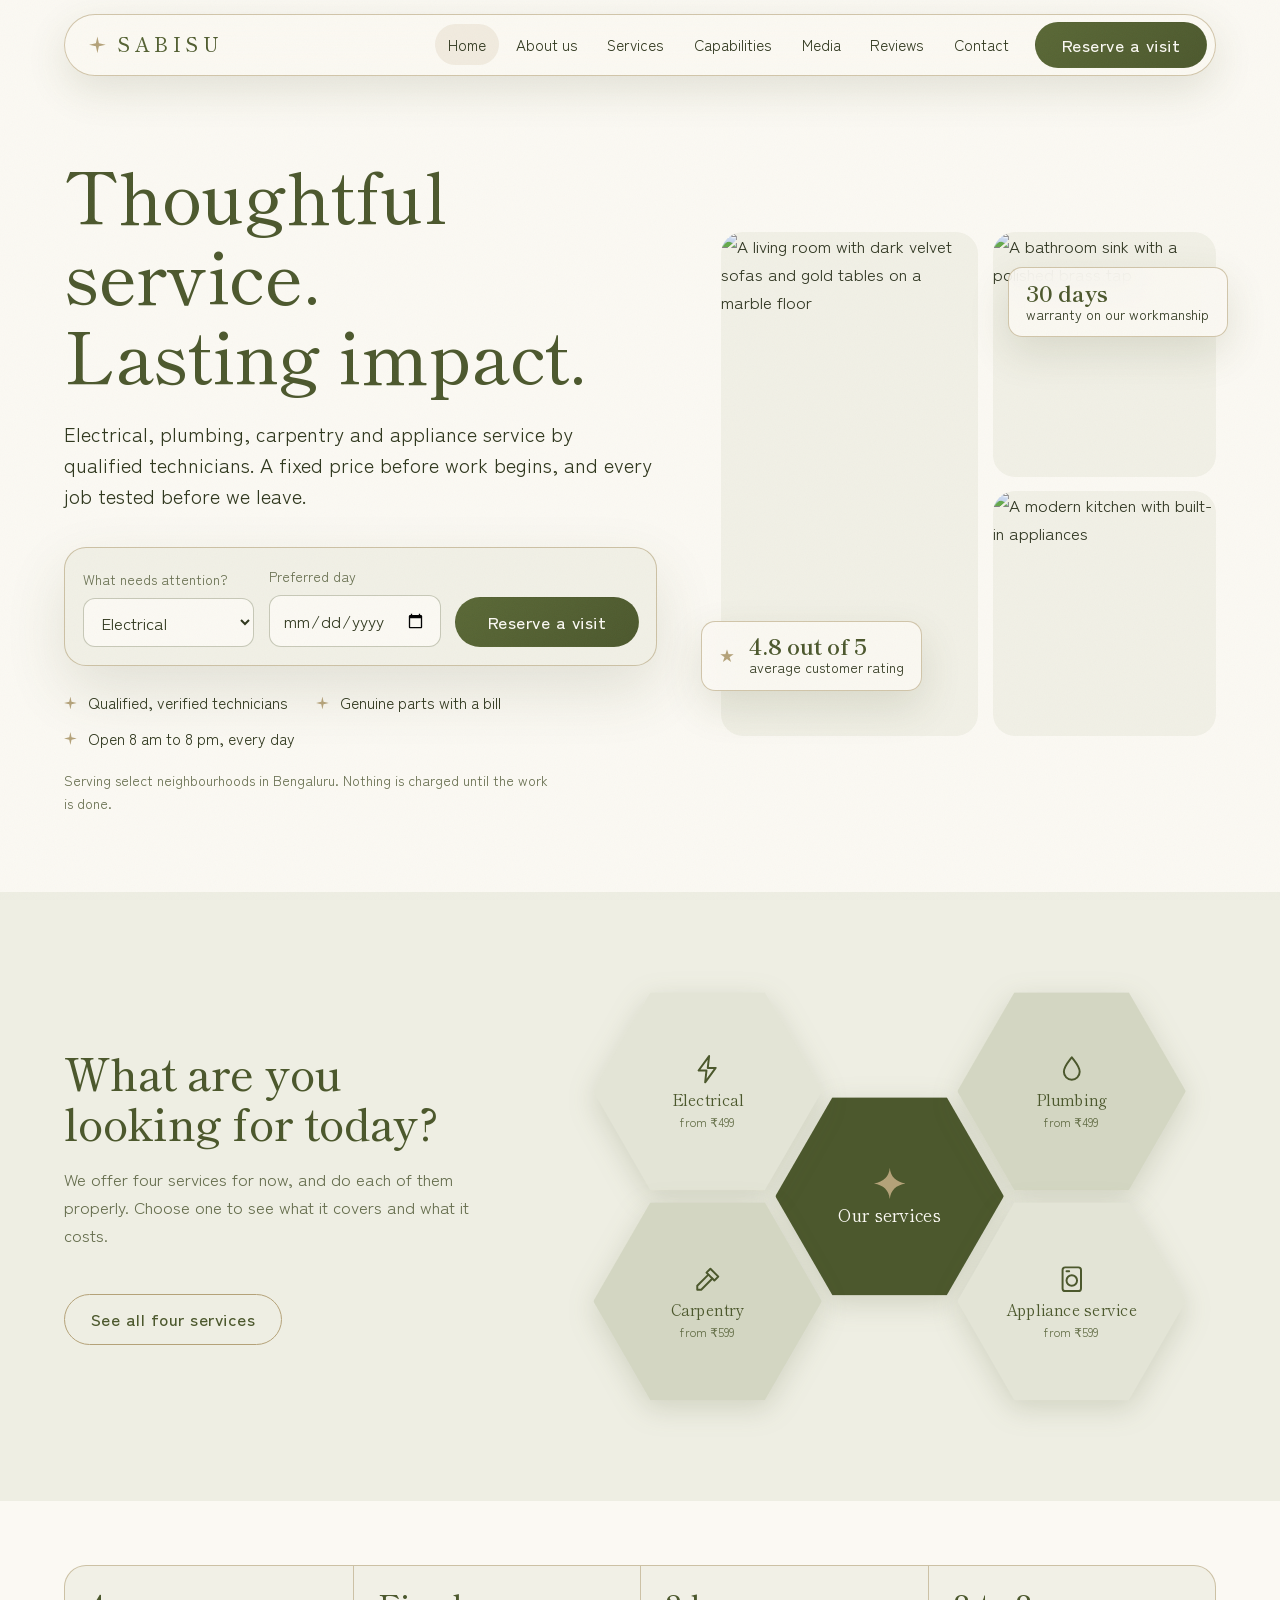
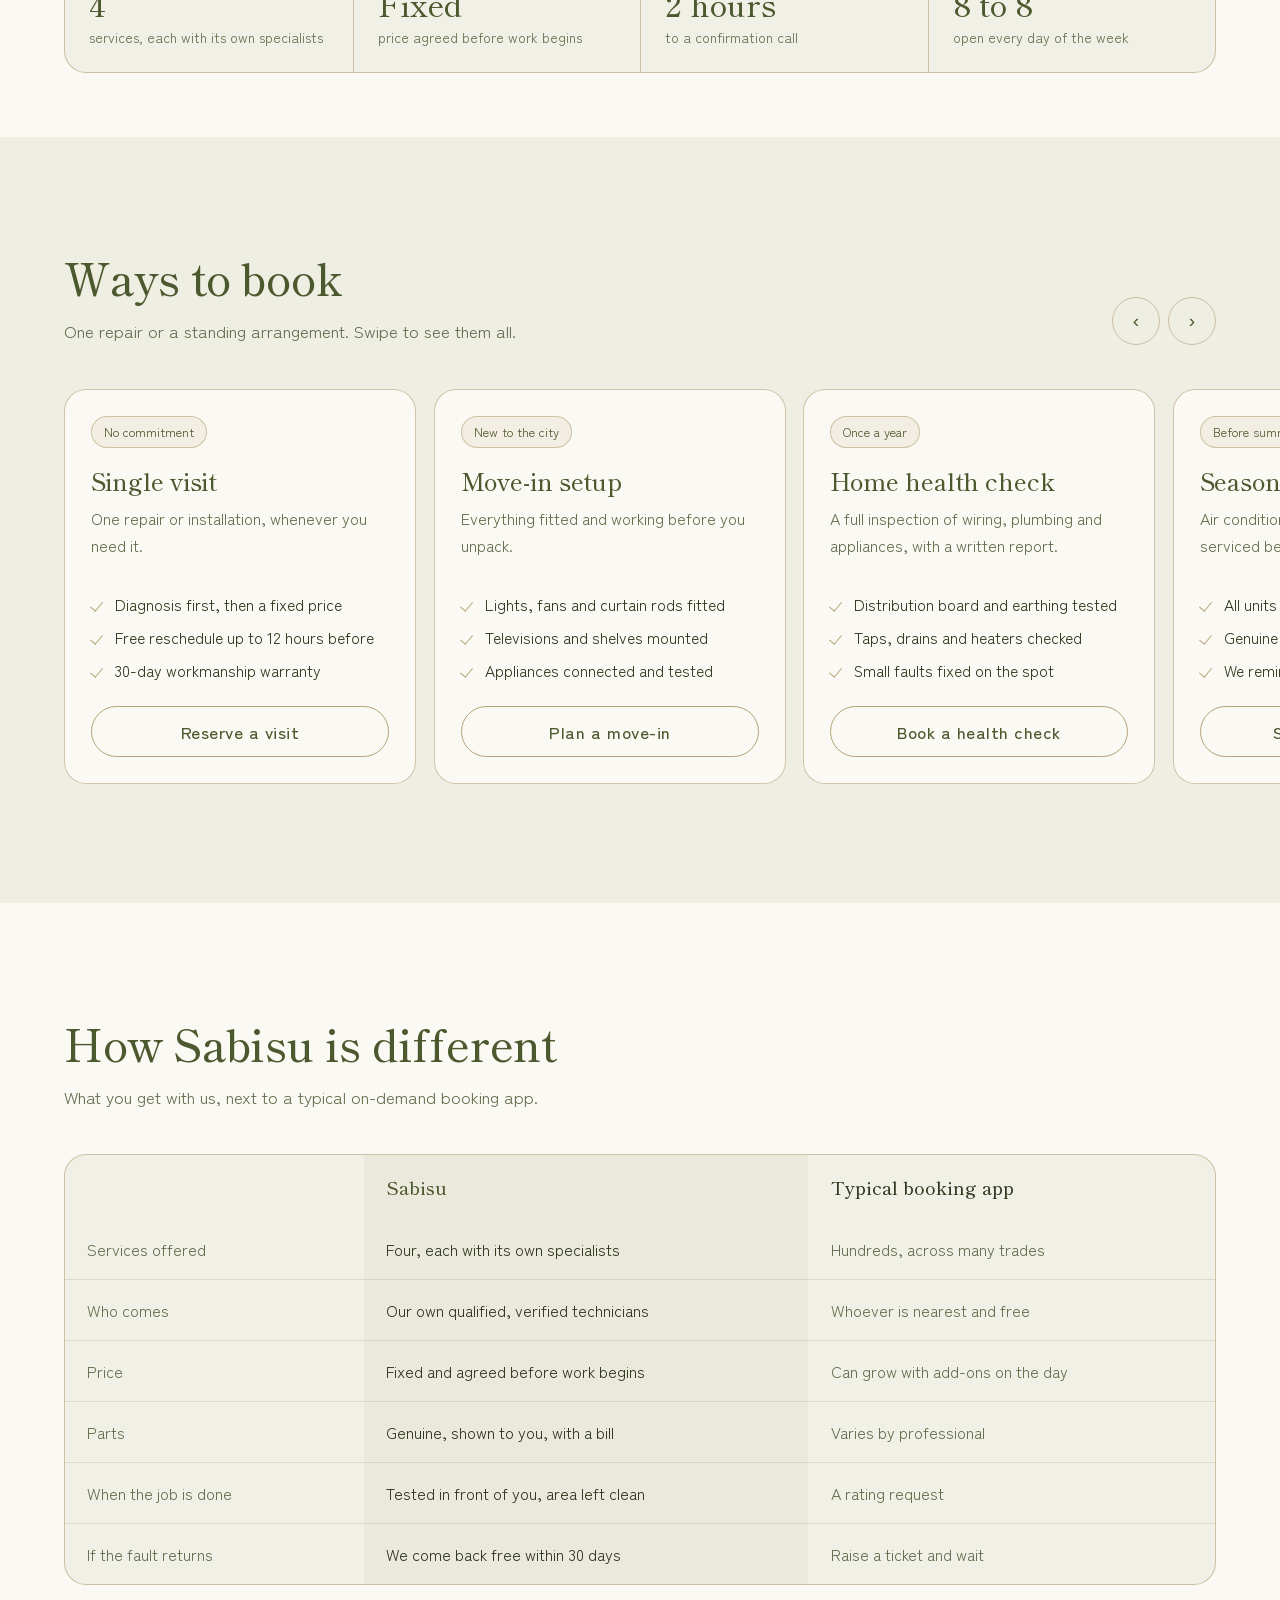
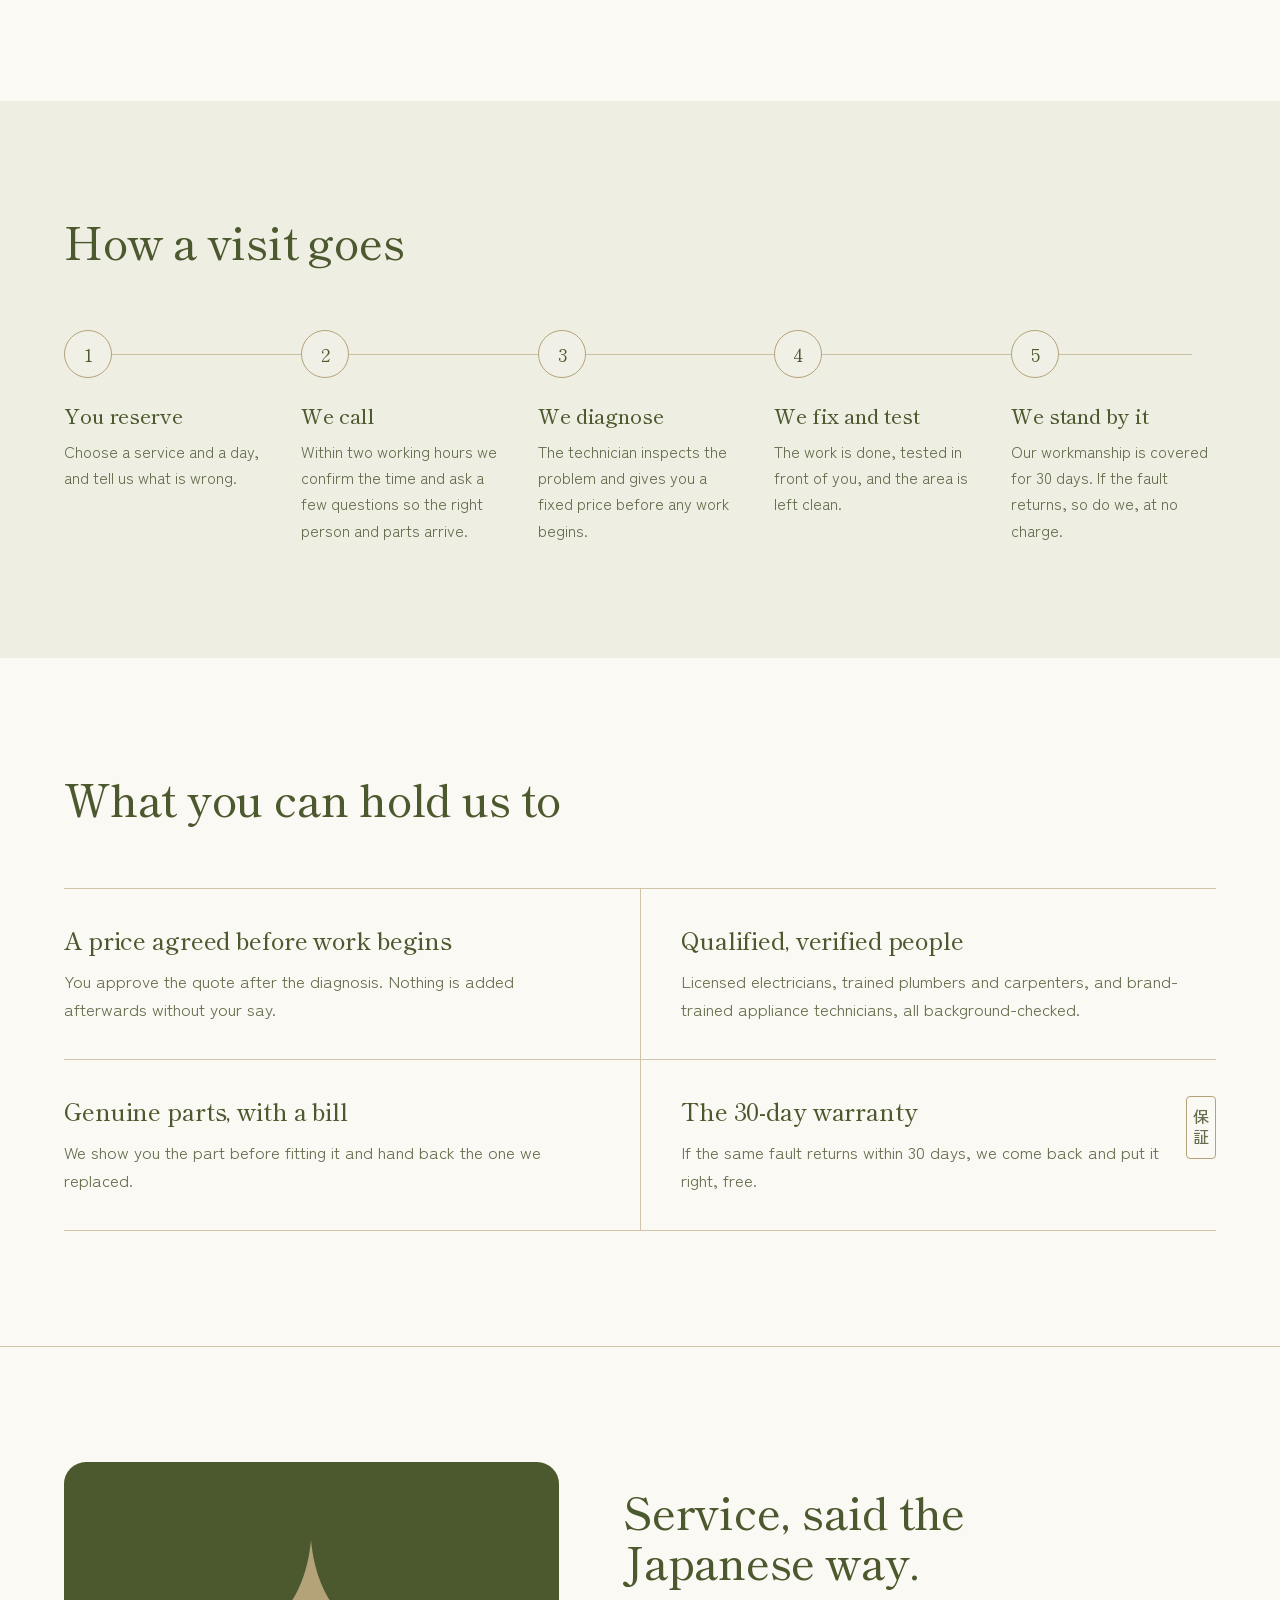
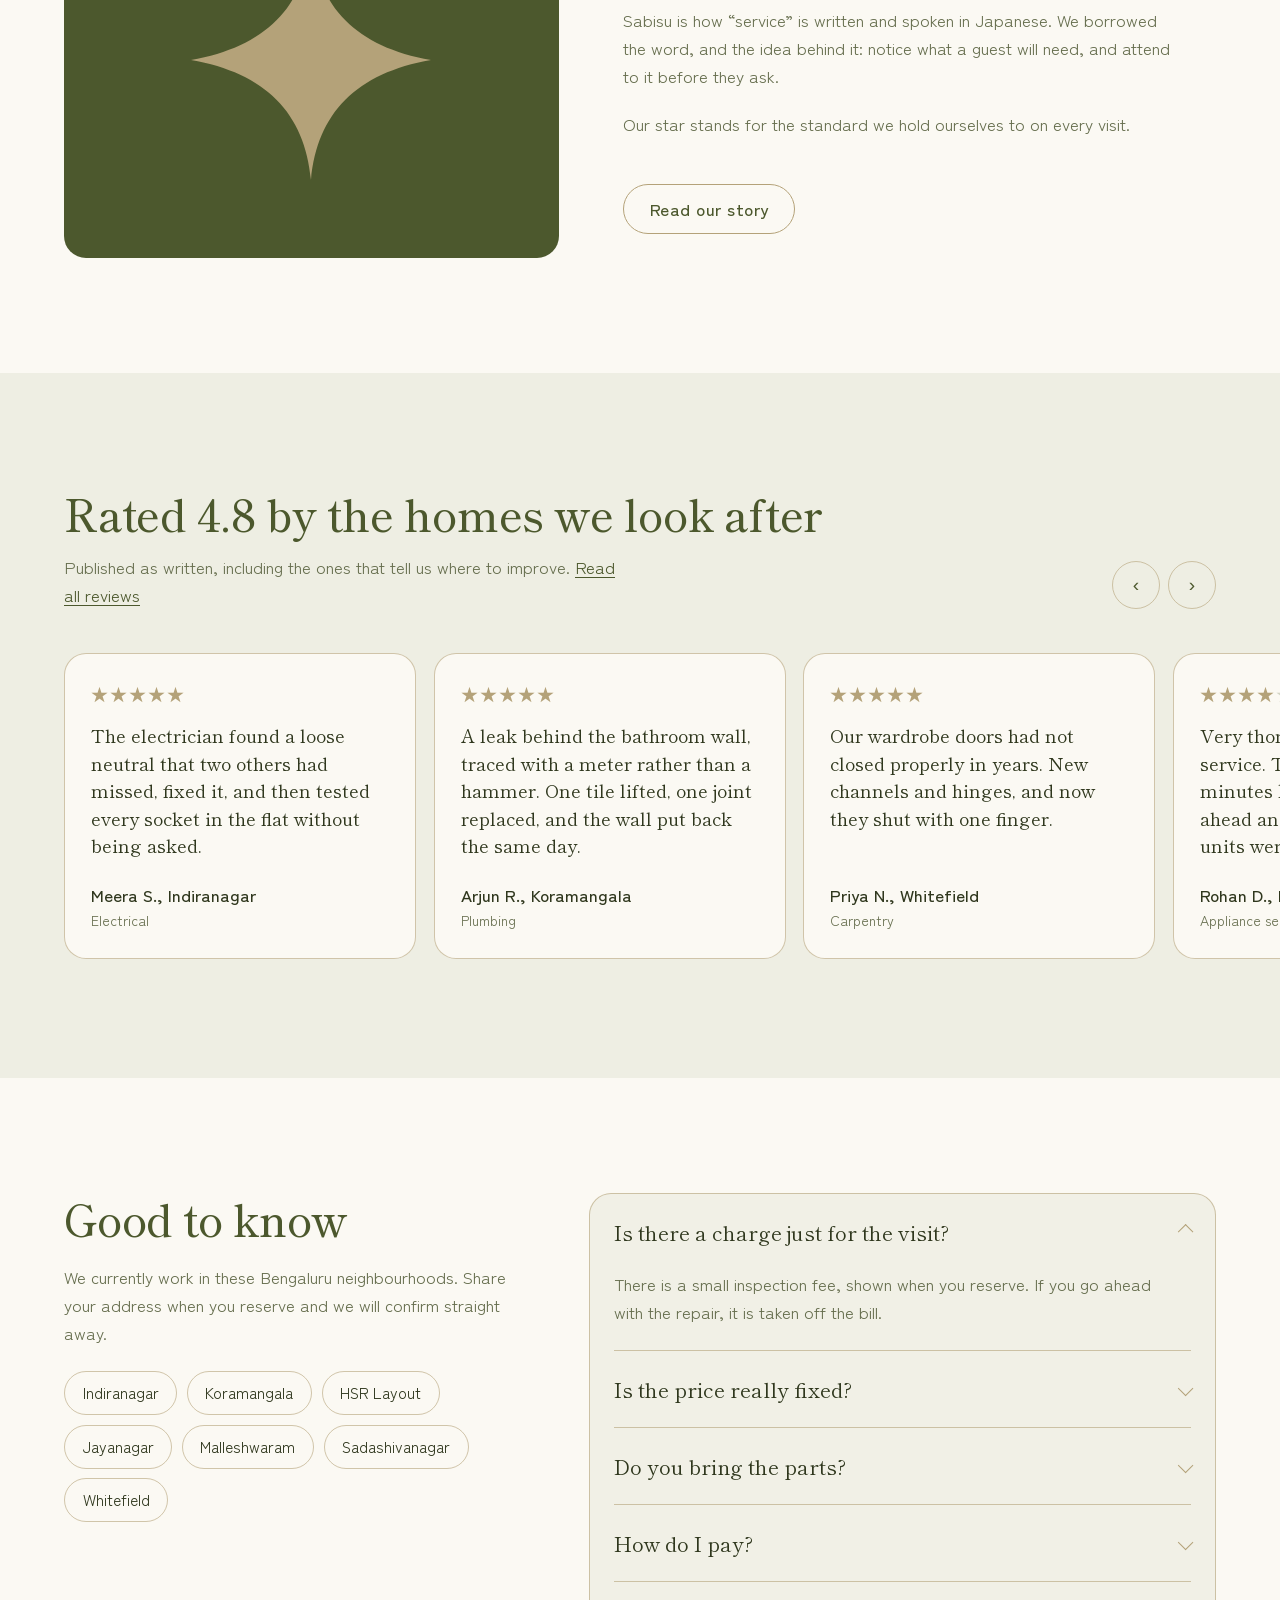
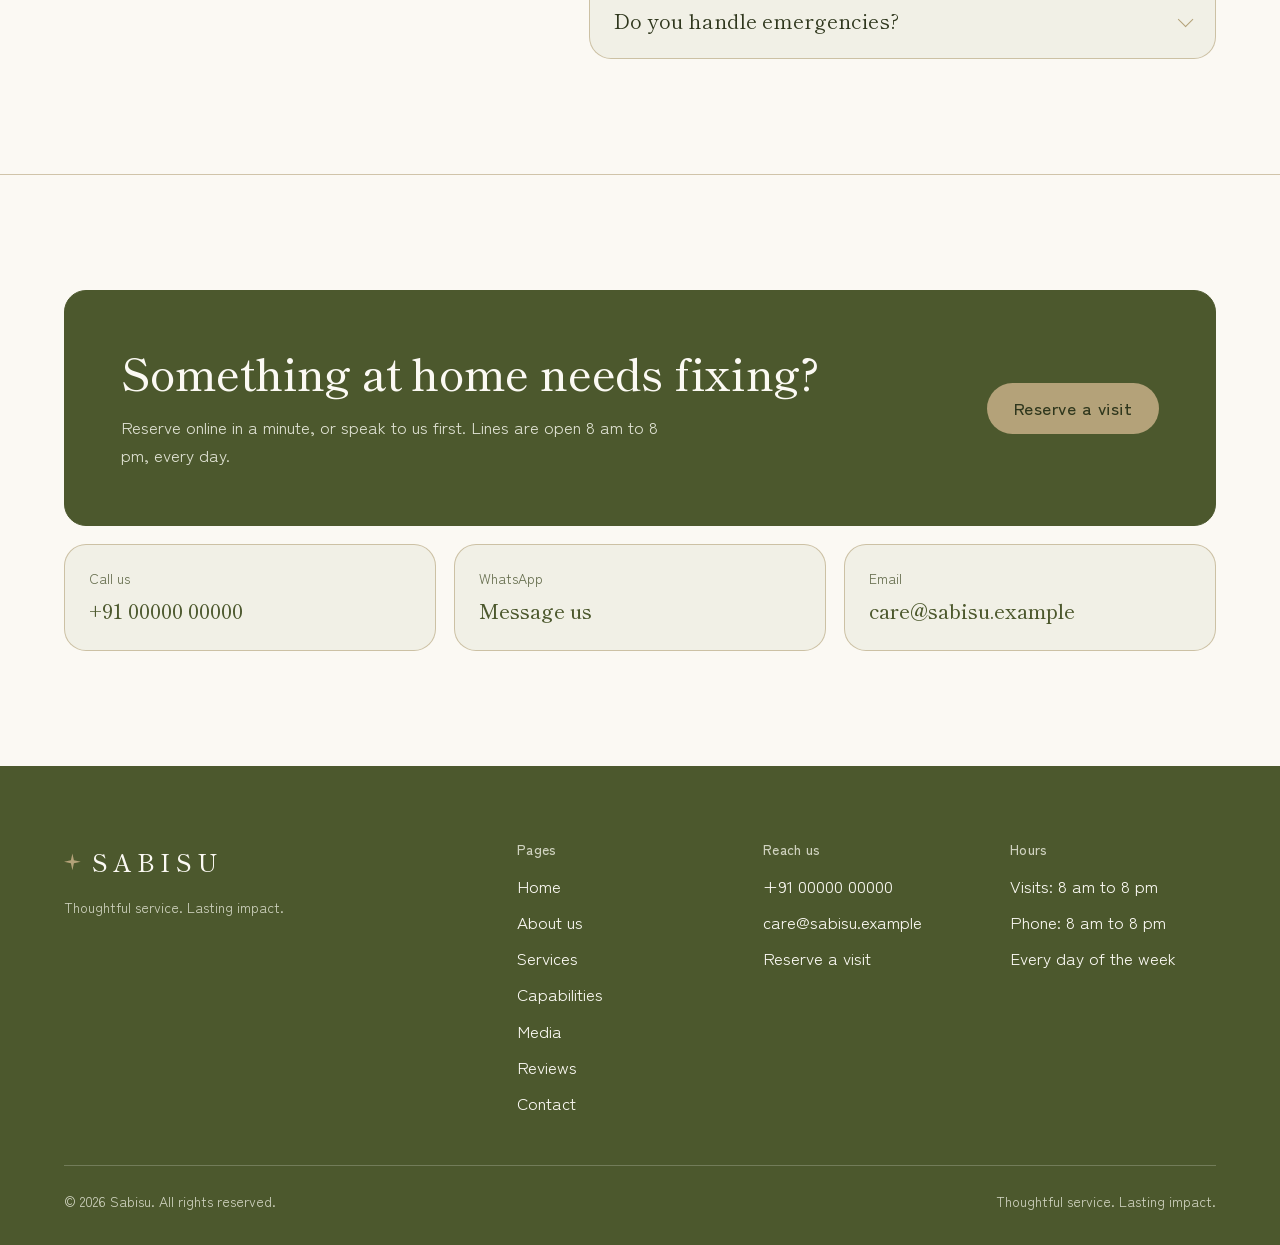
==== commit d89669ca: "Restore separate pages and add appear-on-scroll animations Co-Authored-By: Claude Fable 5.2 <noreply" ====
--- a/index.html
+++ b/index.html
@@ -17,17 +17,17 @@
 
 <header class="site-header">
   <div class="wrap header-row">
-    <a class="wordmark" href="#top" aria-label="Sabisu home">Sabisu</a>
+    <a class="wordmark" href="index.html" aria-label="Sabisu home">Sabisu</a>
     <button class="nav-toggle" type="button" aria-expanded="false" aria-controls="site-nav">Menu</button>
     <nav id="site-nav" class="site-nav" aria-label="Main">
-      <a href="#top" aria-current="page">Home</a>
-      <a href="#about">About us</a>
-      <a href="#services">Services</a>
-      <a href="#capabilities">Capabilities</a>
-      <a href="#media">Media</a>
-      <a href="#reviews">Reviews</a>
-      <a href="#contact">Contact</a>
-      <a class="btn btn-solid" href="#reserve">Reserve a visit</a>
+      <a href="index.html" aria-current="page">Home</a>
+      <a href="about.html">About us</a>
+      <a href="services.html">Services</a>
+      <a href="capabilities.html">Capabilities</a>
+      <a href="media.html">Media</a>
+      <a href="reviews.html">Reviews</a>
+      <a href="contact.html">Contact</a>
+      <a class="btn btn-solid" href="contact.html#reserve">Reserve a visit</a>
     </nav>
   </div>
 </header>
@@ -37,14 +37,14 @@
 <main>
 
   <!-- 1. Hero -->
-  <section class="hero2" id="top">
+  <section class="hero2">
     <div class="wrap">
       <div class="hero2-grid">
         <div>
           <h1>Thoughtful service. Lasting impact.</h1>
           <p class="lede">Electrical, plumbing, carpentry and appliance service by qualified technicians. A fixed price before work begins, and every job tested before we leave.</p>
 
-          <form class="book-card" action="#reserve" method="get" data-jump>
+          <form class="book-card" action="contact.html" method="get">
             <div class="field">
               <label for="hero-service">What needs attention?</label>
               <select id="hero-service" name="service">
@@ -85,14 +85,14 @@
       <div>
         <h2 id="services-title">What are you looking for today?</h2>
         <p>We offer four services for now, and do each of them properly. Choose one to see what it covers and what it costs.</p>
-        <a class="btn" href="#services">See all four services</a>
+        <a class="btn" href="services.html">See all four services</a>
       </div>
       <ul class="hive" aria-label="Our services">
         <li><span class="hex hex-core"><svg viewBox="0 0 100 100" aria-hidden="true"><path d="M50 0c2.600 28 19 44.600 50 50-31 5.400-47.400 22-50 50-2.600-28-19-44.600-50-50 31-5.400 47.400-22 50-50z"/></svg><span>Our services</span></span></li>
-        <li><a class="hex" href="#electrical"><svg viewBox="0 0 24 24" aria-hidden="true"><path d="M13 2L5 13h6l-1 9 8-11h-6z"/></svg><span>Electrical</span><small>from ₹499</small></a></li>
-        <li><a class="hex" href="#plumbing"><svg viewBox="0 0 24 24" aria-hidden="true"><path d="M12 3c3 4 6 7 6 11a6 6 0 0 1-12 0c0-4 3-7 6-11z"/></svg><span>Plumbing</span><small>from ₹499</small></a></li>
-        <li><a class="hex" href="#carpentry"><svg viewBox="0 0 24 24" aria-hidden="true"><path d="M14 4l6 6-3 3-6-6z"/><path d="M12.500 8.500L4 17v3h3l8.500-8.500"/></svg><span>Carpentry</span><small>from ₹599</small></a></li>
-        <li><a class="hex" href="#appliance"><svg viewBox="0 0 24 24" aria-hidden="true"><rect x="5" y="3" width="14" height="18" rx="2"/><circle cx="12" cy="13" r="4"/><path d="M8 6h2"/></svg><span>Appliance service</span><small>from ₹599</small></a></li>
+        <li><a class="hex" href="services.html#electrical"><svg viewBox="0 0 24 24" aria-hidden="true"><path d="M13 2L5 13h6l-1 9 8-11h-6z"/></svg><span>Electrical</span><small>from ₹499</small></a></li>
+        <li><a class="hex" href="services.html#plumbing"><svg viewBox="0 0 24 24" aria-hidden="true"><path d="M12 3c3 4 6 7 6 11a6 6 0 0 1-12 0c0-4 3-7 6-11z"/></svg><span>Plumbing</span><small>from ₹499</small></a></li>
+        <li><a class="hex" href="services.html#carpentry"><svg viewBox="0 0 24 24" aria-hidden="true"><path d="M14 4l6 6-3 3-6-6z"/><path d="M12.500 8.500L4 17v3h3l8.500-8.500"/></svg><span>Carpentry</span><small>from ₹599</small></a></li>
+        <li><a class="hex" href="services.html#appliance"><svg viewBox="0 0 24 24" aria-hidden="true"><rect x="5" y="3" width="14" height="18" rx="2"/><circle cx="12" cy="13" r="4"/><path d="M8 6h2"/></svg><span>Appliance service</span><small>from ₹599</small></a></li>
       </ul>
     </div>
   </section>
@@ -107,204 +107,6 @@
       </div>
     </div>
   </section>
-
-  
-  <div class="page-section" id="services">
-
-  <section class="page-head">
-    <div class="wrap page-head-row">
-      <div>
-        <h2 class="h1">Four services. Each one done properly.</h2>
-        <p class="lede">Electrical, plumbing, carpentry and appliance service. Each has its own specialists, a clear scope and a fixed price agreed before work begins.</p>
-      </div>
-      <p class="seal" lang="ja" title="Oshinagaki: the menu">お品書き</p>
-    </div>
-  </section>
-
-  <!-- PLACEHOLDER CONTENT: scope, durations and prices below are samples. Replace with your real rate card. -->
-  <div class="wrap">
-
-    <article class="service" id="electrical">
-      <div class="service-glyph">
-        <img class="service-photo" src="https://images.unsplash.com/photo-1758101755915-462eddc23f57?auto=format&fit=crop&w=700&q=70" alt="" loading="lazy">
-        <span class="glyph" lang="ja" aria-hidden="true">電</span>
-        <span class="gloss">電, electricity</span>
-      </div>
-      <div class="service-body">
-        <h2>Electrical</h2>
-        <p>From a switch that sparks to a full safety check of your distribution board. Every job is done by a licensed electrician and tested before we leave.</p>
-        <ul class="includes">
-          <li>Fault finding and short-circuit repair</li>
-          <li>Switches, sockets and regulators replaced</li>
-          <li>Lights, fans and chandeliers installed</li>
-          <li>Distribution board, MCB and earthing work</li>
-          <li>Inverter and UPS wiring</li>
-          <li>Whole-home electrical safety check</li>
-        </ul>
-      </div>
-      <div class="service-side">
-        <dl class="service-facts">
-          <div><dt>Most jobs take</dt><dd>1 to 3 hours</dd></div>
-          <div><dt>Who comes</dt><dd>A licensed electrician</dd></div>
-          <div class="price"><dt>From</dt><dd>₹499</dd></div>
-        </dl>
-        <a class="btn" href="#reserve" data-service="electrical">Reserve an electrician</a>
-      </div>
-    </article>
-
-    <article class="service" id="plumbing">
-      <div class="service-glyph">
-        <img class="service-photo" src="https://images.unsplash.com/photo-1771681744660-d3ff70bc24a2?auto=format&fit=crop&w=700&q=70" alt="" loading="lazy">
-        <span class="glyph" lang="ja" aria-hidden="true">水</span>
-        <span class="gloss">水, water</span>
-      </div>
-      <div class="service-body">
-        <h2>Plumbing</h2>
-        <p>Leaks traced to their source, not patched over. We repair and install taps, toilets, drains and water heaters, and leave the area dry and clean.</p>
-        <ul class="includes">
-          <li>Leaks traced and repaired</li>
-          <li>Taps, mixers and showers fitted</li>
-          <li>Toilet and flush tank repair</li>
-          <li>Blocked drains cleared by machine</li>
-          <li>Water heater installation and service</li>
-          <li>Low-pressure and pump problems solved</li>
-        </ul>
-      </div>
-      <div class="service-side">
-        <dl class="service-facts">
-          <div><dt>Most jobs take</dt><dd>1 to 3 hours</dd></div>
-          <div><dt>Who comes</dt><dd>A trained plumber</dd></div>
-          <div class="price"><dt>From</dt><dd>₹499</dd></div>
-        </dl>
-        <a class="btn" href="#reserve" data-service="plumbing">Reserve a plumber</a>
-      </div>
-    </article>
-
-    <article class="service" id="carpentry">
-      <div class="service-glyph">
-        <img class="service-photo" src="https://images.unsplash.com/photo-1659930087003-2d64e33181f7?auto=format&fit=crop&w=700&q=70" alt="" loading="lazy">
-        <span class="glyph" lang="ja" aria-hidden="true">木</span>
-        <span class="gloss">木, wood</span>
-      </div>
-      <div class="service-body">
-        <h2>Carpentry</h2>
-        <p>Repairs and fittings in wood, done with a cabinet-maker's care. Doors that close properly, drawers that glide, and shelves that sit level.</p>
-        <ul class="includes">
-          <li>Door, hinge and lock repair</li>
-          <li>Wardrobe shutters and drawer channels</li>
-          <li>Furniture assembly</li>
-          <li>Shelves, mirrors and televisions mounted</li>
-          <li>Bed, sofa and chair repair</li>
-          <li>Small made-to-measure pieces</li>
-        </ul>
-      </div>
-      <div class="service-side">
-        <dl class="service-facts">
-          <div><dt>Most jobs take</dt><dd>1 to 4 hours</dd></div>
-          <div><dt>Who comes</dt><dd>A carpenter and a helper</dd></div>
-          <div class="price"><dt>From</dt><dd>₹599</dd></div>
-        </dl>
-        <a class="btn" href="#reserve" data-service="carpentry">Reserve a carpenter</a>
-      </div>
-    </article>
-
-    <article class="service" id="appliance">
-      <div class="service-glyph">
-        <img class="service-photo" src="https://images.unsplash.com/photo-1762341123870-d706f257a12e?auto=format&fit=crop&w=700&q=70" alt="" loading="lazy">
-        <span class="glyph" lang="ja" aria-hidden="true">機</span>
-        <span class="gloss">機, machine</span>
-      </div>
-      <div class="service-body">
-        <h2>Appliance service</h2>
-        <p>Servicing and repair for the machines a home runs on. We diagnose first, quote a fixed price, and fit genuine parts with a bill.</p>
-        <ul class="includes">
-          <li>Air conditioner service and repair</li>
-          <li>Refrigerator repair and gas top-up</li>
-          <li>Washing machine and dryer repair</li>
-          <li>Water purifier service and filters</li>
-          <li>Microwave and oven repair</li>
-          <li>Kitchen chimney and hob service</li>
-        </ul>
-      </div>
-      <div class="service-side">
-        <dl class="service-facts">
-          <div><dt>Most jobs take</dt><dd>1 to 2 hours</dd></div>
-          <div><dt>Who comes</dt><dd>A brand-trained technician</dd></div>
-          <div class="price"><dt>From</dt><dd>₹599</dd></div>
-        </dl>
-        <a class="btn" href="#reserve" data-service="appliance">Reserve a technician</a>
-      </div>
-    </article>
-
-  </div>
-
-  <section class="band band-ruled" aria-labelledby="services-price-title" style="margin-top:var(--gap-section)">
-    <div class="wrap">
-      <div class="head-row">
-        <div>
-          <h2 id="services-price-title">Common jobs and starting prices</h2>
-          <p>Labour only. Parts are quoted separately after the diagnosis, and you approve the total before work begins.</p>
-        </div>
-      </div>
-      <div class="table-wrap">
-        <table>
-          <thead>
-            <tr><th scope="col">Service</th><th scope="col">Job</th><th scope="col" class="col-us">From</th></tr>
-          </thead>
-          <tbody>
-            <tr><th scope="row">Electrical</th><td>Switch or socket replaced</td><td class="num col-us">₹499</td></tr>
-            <tr><th scope="row">Electrical</th><td>Ceiling fan or light installed</td><td class="num col-us">₹699</td></tr>
-            <tr><th scope="row">Electrical</th><td>Whole-home safety check</td><td class="num col-us">₹1,499</td></tr>
-            <tr><th scope="row">Plumbing</th><td>Tap or mixer repaired or replaced</td><td class="num col-us">₹499</td></tr>
-            <tr><th scope="row">Plumbing</th><td>Blocked drain cleared</td><td class="num col-us">₹799</td></tr>
-            <tr><th scope="row">Plumbing</th><td>Water heater installed</td><td class="num col-us">₹899</td></tr>
-            <tr><th scope="row">Carpentry</th><td>Door, hinge or lock repaired</td><td class="num col-us">₹599</td></tr>
-            <tr><th scope="row">Carpentry</th><td>Television or shelf mounted</td><td class="num col-us">₹699</td></tr>
-            <tr><th scope="row">Carpentry</th><td>Furniture assembled</td><td class="num col-us">₹899</td></tr>
-            <tr><th scope="row">Appliance service</th><td>Air conditioner serviced</td><td class="num col-us">₹599</td></tr>
-            <tr><th scope="row">Appliance service</th><td>Washing machine or fridge diagnosed</td><td class="num col-us">₹599</td></tr>
-            <tr><th scope="row">Appliance service</th><td>Water purifier serviced</td><td class="num col-us">₹699</td></tr>
-          </tbody>
-        </table>
-      </div>
-      <p class="table-note">An inspection fee of ₹299 applies to each visit and is taken off the bill if you go ahead. Payment is by UPI, card or bank transfer, after the work is tested.</p>
-    </div>
-  </section>
-
-  <section class="band band-raised" aria-labelledby="services-prep-title">
-    <div class="wrap split">
-      <div class="split-head">
-        <h2 id="services-prep-title">Before we arrive</h2>
-        <p>Four small things that help us finish in one visit.</p>
-      </div>
-      <ol class="includes" style="columns:1;margin-top:0;font-size:1.05rem;color:var(--kinari)">
-        <li>Tell us the brand and model of any appliance, if you can find it.</li>
-        <li>Send a photo of the problem on WhatsApp when you reserve.</li>
-        <li>Clear the area around the fault so we can reach it.</li>
-        <li>Let building security know we are coming, with our names.</li>
-      </ol>
-    </div>
-  </section>
-
-  <section class="band" aria-labelledby="services-not-title">
-    <div class="wrap split">
-      <div class="split-head">
-        <h2 id="services-not-title">What we do not take on yet</h2>
-      </div>
-      <div>
-        <ul class="not-list">
-          <li>Painting</li><li>Pest control</li><li>Civil and tiling work</li><li>Deep cleaning</li>
-        </ul>
-        <p class="muted" style="margin-top:1.5rem">We are adding services slowly, one at a time, and only when we have specialists we trust. Ask your technician for a recommendation in the meantime.</p>
-      </div>
-    </div>
-  </section>
-
-  
-
-  
-
-</div>
 
   <!-- 3. Ways to book -->
   <section class="band band-raised" aria-labelledby="plans-title">
@@ -325,35 +127,35 @@
           <h3>Single visit</h3>
           <p>One repair or installation, whenever you need it.</p>
           <ul><li>Diagnosis first, then a fixed price</li><li>Free reschedule up to 12 hours before</li><li>30-day workmanship warranty</li></ul>
-          <a class="btn" href="#reserve">Reserve a visit</a>
+          <a class="btn" href="contact.html#reserve">Reserve a visit</a>
         </article>
         <article class="card">
           <span class="tag">New to the city</span>
           <h3>Move-in setup</h3>
           <p>Everything fitted and working before you unpack.</p>
           <ul><li>Lights, fans and curtain rods fitted</li><li>Televisions and shelves mounted</li><li>Appliances connected and tested</li></ul>
-          <a class="btn" href="#reserve" data-service="carpentry">Plan a move-in</a>
+          <a class="btn" href="contact.html?service=carpentry#reserve">Plan a move-in</a>
         </article>
         <article class="card">
           <span class="tag">Once a year</span>
           <h3>Home health check</h3>
           <p>A full inspection of wiring, plumbing and appliances, with a written report.</p>
           <ul><li>Distribution board and earthing tested</li><li>Taps, drains and heaters checked</li><li>Small faults fixed on the spot</li></ul>
-          <a class="btn" href="#reserve" data-service="electrical">Book a health check</a>
+          <a class="btn" href="contact.html?service=electrical#reserve">Book a health check</a>
         </article>
         <article class="card">
           <span class="tag">Before summer</span>
           <h3>Seasonal appliance care</h3>
           <p>Air conditioners, purifiers and fridges serviced before they are needed most.</p>
           <ul><li>All units in one visit</li><li>Genuine filters and parts</li><li>We remind you; you just confirm</li></ul>
-          <a class="btn" href="#reserve" data-service="appliance">Schedule a service</a>
+          <a class="btn" href="contact.html?service=appliance#reserve">Schedule a service</a>
         </article>
         <article class="card">
           <span class="tag">Companies</span>
           <h3>Residence maintenance</h3>
           <p>Ongoing repairs for staff housing and guest houses.</p>
           <ul><li>One account manager</li><li>One monthly invoice</li><li>A report after every visit</li></ul>
-          <a class="btn" href="#capabilities">See how it works</a>
+          <a class="btn" href="capabilities.html">See how it works</a>
         </article>
       </div>
     </div>
@@ -426,399 +228,73 @@
     </div>
   </section>
 
-  
-  <div class="page-section" id="about">
-
-  <section class="page-head">
-    <div class="wrap page-head-row">
+  <!-- 7. About teaser -->
+  <section class="band band-ruled" aria-labelledby="about-title">
+    <div class="wrap teaser">
+      <div class="star-wrap"><svg class="star-mark" viewBox="0 0 100 100" role="img" aria-label="Sabisu star"><g fill="currentColor"><path d="M50 0c2.600 28 19 44.600 50 50-31 5.400-47.400 22-50 50-2.600-28-19-44.600-50-50 31-5.400 47.400-22 50-50z"/></g></svg></div>
       <div>
-        <h2 class="h1">We built the service we wanted for our own homes.</h2>
-        <p class="lede">Home repairs had become fast, cheap and forgettable. Sabisu is the opposite choice: four services, qualified people and enough time on every visit to do the work well.</p>
-      </div>
-      <p class="seal" lang="ja" title="Watashitachi: about us">私たち</p>
-    </div>
-  </section>
-
-  <!-- PHOTOS: placeholder stock images from Unsplash. Replace with your own before launch. -->
-  <div class="wrap photo-row" style="margin-bottom:var(--gap-section)">
-    <figure class="ph"><img src="https://images.unsplash.com/photo-1771681744660-d3ff70bc24a2?auto=format&fit=crop&w=900&q=70" alt="A bathroom sink with a polished brass tap" loading="lazy"></figure>
-    <figure class="ph"><img src="https://images.unsplash.com/photo-1659930087003-2d64e33181f7?auto=format&fit=crop&w=700&q=70" alt="A carpenter marking a line on a wooden board" loading="lazy"></figure>
-    <figure class="ph"><img src="https://images.unsplash.com/photo-1758101755915-462eddc23f57?auto=format&fit=crop&w=700&q=70" alt="An electrician testing a panel with a multimeter" loading="lazy"></figure>
-  </div>
-
-  <section class="band band-ruled" aria-labelledby="about-name-title">
-    <div class="wrap split">
-      <div class="split-head">
-        <h2 id="about-name-title">What the name means</h2>
-      </div>
-      <div class="name-card">
-        <p class="seal" lang="ja" aria-hidden="true">サービス</p>
-        <div>
-          <p class="pronounce">sa · bi · su</p>
-          <p>Sabisu is how the word “service” is written and spoken in Japanese. We borrowed it because Japanese hospitality carries an idea we admire: notice what a guest will need, and attend to it before they have to ask.</p>
-          <p class="muted">That is the standard we train for. A good repair is one you never have to think about again.</p>
-        </div>
-      </div>
-    </div>
-  </section>
-
-  <section class="band band-raised" aria-labelledby="about-believe-title">
-    <div class="wrap">
-      <div class="band-head">
-        <h2 id="about-believe-title">Three things we believe</h2>
-      </div>
-      <div class="beliefs">
-        <div class="belief">
-          <h3>A short list is a promise</h3>
-          <p>Every service we add divides our attention. Four is the number we can staff with real specialists today, so four is where we start.</p>
-        </div>
-        <div class="belief">
-          <h3>The person matters more than the product</h3>
-          <p>Tools and parts are easy to buy. Care is not. We hire slowly, pay fairly and keep our teams together, because the same hands do better work each time they return.</p>
-        </div>
-        <div class="belief">
-          <h3>Leave nothing to be asked for</h3>
-          <p>Dust swept up. The old part handed back. The switch tested twice. Small things nobody requests are how you can tell someone was paying attention.</p>
-        </div>
-      </div>
-    </div>
-  </section>
-
-  <section class="band" aria-labelledby="about-mark-title">
-    <div class="wrap split">
-      <div class="star-wrap"><svg class="star-mark" viewBox="0 0 100 100" role="img" aria-label="Sabisu star"><path fill="currentColor" d="M50 0c2.6 28 19 44.600 50 50-31 5.400-47.400 22-50 50-2.600-28-19-44.600-50-50 31-5.400 47.400-22 50-50z"/></svg></div>
-      <div>
-        <h2 id="about-mark-title">The star</h2>
-        <p style="margin-top:1.5rem">Our mark is a single star. It stands for the standard we aim at on every visit, and for the quiet prestige of a home that is always ready.</p>
-        <p class="muted">Olive green is our colour because it is calm, natural and steady. Golden sand is kept for the star and a few highlights.</p>
-      </div>
-    </div>
-  </section>
-
-  <section class="band band-ruled" aria-labelledby="about-people-title">
-    <div class="wrap split">
-      <div class="split-head">
-        <h2 id="about-people-title">Who comes to your home</h2>
-        <p>You are opening your door to someone. You should know exactly who they are and how they got there.</p>
-      </div>
-      <dl class="facts">
-        <div>
-          <dt>Verified</dt>
-          <dd>Identity, address and police verification are completed for every professional before training begins.</dd>
-        </div>
-        <div>
-          <dt>Trained</dt>
-          <dd>Qualified in their own trade, then trained in our way of working through supervised visits alongside a senior technician.</dd>
-        </div>
-        <div>
-          <dt>Employed</dt>
-          <dd>Our professionals are on our payroll with steady hours and paid leave. They are not sent to you by an algorithm.</dd>
-        </div>
-        <div>
-          <dt>Identified</dt>
-          <dd>Before each visit you receive the names and photographs of the people coming. They arrive in uniform and carry a Sabisu identity card.</dd>
-        </div>
-        <div>
-          <dt>Insured</dt>
-          <dd>Accidental damage during a visit is covered. Tell the lead or call us, and we handle the claim.</dd>
-        </div>
-      </dl>
-    </div>
-  </section>
-
-  
-
-</div>
-
-  <div class="page-section" id="capabilities">
-
-  <section class="page-head">
-    <div class="wrap page-head-row">
-      <div>
-        <h2 class="h1">What stands behind every visit.</h2>
-        <p class="lede">The people, equipment and checks that let us promise the same result in a family apartment, an expat villa or a floor of company residences.</p>
-      </div>
-    </div>
-  </section>
-
-  <!-- PLACEHOLDER CONTENT: confirm every capability below against what Sabisu actually operates. -->
-  <section class="band band-raised" aria-labelledby="capabilities-cap-title">
-    <div class="wrap">
-      <div class="band-head"><h2 id="capabilities-cap-title">How we are equipped</h2></div>
-      <div class="beliefs">
-        <div class="belief">
-          <h3>People</h3>
-          <p>Every professional is our employee, verified before joining and qualified in one trade: licensed electricians, trained plumbers and carpenters, brand-trained appliance technicians.</p>
-        </div>
-        <div class="belief">
-          <h3>Equipment</h3>
-          <p>Insulation and earth testers, leak and moisture meters, drain machines, gas gauges and a full carpentry kit, calibrated on a schedule and carried to every visit.</p>
-        </div>
-        <div class="belief">
-          <h3>Parts</h3>
-          <p>Genuine parts from authorised suppliers, shown to you before fitting and billed at the printed price. The replaced part is handed back.</p>
-        </div>
-      </div>
-    </div>
-  </section>
-
-  <section class="band" aria-labelledby="capabilities-qc-title">
-    <div class="wrap split">
-      <div class="split-head">
-        <h2 id="capabilities-qc-title">Quality control</h2>
-        <p>The same four checks on every visit, whoever the customer is.</p>
-      </div>
-      <dl class="facts">
-        <div><dt>Before</dt><dd>A confirmation call records the fault, the brand and model, and access, so the right person and parts arrive.</dd></div>
-        <div><dt>During</dt><dd>Diagnosis first, then a fixed quote. Each job follows a written safety and testing checklist.</dd></div>
-        <div><dt>At the end</dt><dd>The work is tested in front of you, the area is cleaned, and you sign off before we leave.</dd></div>
-        <div><dt>After</dt><dd>A follow-up call the next day, and a free return within 30 days if the same fault comes back.</dd></div>
-      </dl>
-    </div>
-  </section>
-
-  <section class="band band-raised" aria-labelledby="capabilities-who-title">
-    <div class="wrap">
-      <div class="band-head"><h2 id="capabilities-who-title">Who we work for</h2></div>
-      <div class="two-up">
-        <article class="card">
-          <span class="tag">Households</span>
-          <h3>Expat and family homes</h3>
-          <p>For people new to the city, or simply short of time, who want one dependable team.</p>
-          <ul>
-            <li>English-speaking leads</li>
-            <li>Move-in preparation before you land</li>
-            <li>One number for every repair at home</li>
-            <li>Receipts suited to employer reimbursement</li>
-          </ul>
-          <a class="btn" href="#reserve">Reserve a visit</a>
-        </article>
-        <article class="card">
-          <span class="tag">Companies</span>
-          <h3>Corporate residences</h3>
-          <p>For HR, relocation and facilities teams looking after staff housing and guest houses.</p>
-          <ul>
-            <li>One account manager and one monthly invoice</li>
-            <li>Repairs and checks between occupants</li>
-            <li>Planned maintenance across several units</li>
-            <li>A visit report after every service</li>
-          </ul>
-          <a class="btn" href="#reserve">Ask for a proposal</a>
-        </article>
-      </div>
-    </div>
-  </section>
-
-  
-</div>
-
-  <div class="page-section" id="media">
-
-  <section class="page-head">
-    <div class="wrap page-head-row">
-      <div>
-        <h2 class="h1">See Sabisu at work.</h2>
-        <p class="lede">Films, brand materials and press information in one place.</p>
-      </div>
-    </div>
-  </section>
-
-  <section class="band band-ruled" aria-labelledby="media-films-title">
+        <h2 id="about-title">Service, said the Japanese way.</h2>
+        <p>Sabisu is how “service” is written and spoken in Japanese. We borrowed the word, and the idea behind it: notice what a guest will need, and attend to it before they ask.</p>
+        <p>Our star stands for the standard we hold ourselves to on every visit.</p>
+        <a class="btn" href="about.html">Read our story</a>
+      </div>
+    </div>
+  </section>
+
+  <!-- 8. Reviews -->
+  <section class="band band-raised" aria-labelledby="reviews-title">
     <div class="wrap">
       <div class="head-row">
         <div>
-          <h2 id="media-films-title">Films</h2>
-          <p>Our films are being shot. They will appear here, with a link to our YouTube channel, as each one is finished.</p>
-        </div>
-      </div>
-      <!-- PLACEHOLDER: replace each box with a YouTube embed or link once the videos are uploaded. -->
-      <div class="video-grid">
-        <figure class="video-ph"><div>Film coming soon</div><figcaption>Sabisu in two minutes<small>Brand overview</small></figcaption></figure>
-        <figure class="video-ph"><div>Film coming soon</div><figcaption>A visit, start to finish<small>How a repair is done</small></figcaption></figure>
-        <figure class="video-ph"><div>Film coming soon</div><figcaption>In our customers' words<small>Client testimonials</small></figcaption></figure>
-      </div>
-    </div>
-  </section>
-
-  <section class="band band-raised" aria-labelledby="media-brand-title">
-    <div class="wrap">
-      <div class="head-row">
-        <div>
-          <h2 id="media-brand-title">Brand colours</h2>
-          <p>Olive green for calm and balance, with golden sand kept for the star and highlights.</p>
-        </div>
-      </div>
-      <div class="swatches">
-        <div class="swatch"><i style="background:#4C582D"></i><span><b>Olive green</b>#4C582D</span></div>
-        <div class="swatch"><i style="background:#989E81"></i><span><b>Sage</b>#989E81</span></div>
-        <div class="swatch"><i style="background:#FBF9F3"></i><span><b>Ivory</b>#FBF9F3</span></div>
-        <div class="swatch"><i style="background:#B4A279"></i><span><b>Golden sand</b>#B4A279</span></div>
-      </div>
-    </div>
-  </section>
-
-  <section class="band" aria-labelledby="media-press-title">
-    <div class="wrap split">
-      <div class="split-head">
-        <h2 id="media-press-title">Press and partnerships</h2>
-      </div>
-      <div>
-        <p>For interviews, logo files or partnership enquiries, write to us and we will reply within one working day.</p>
-        <p style="margin-top:1.5rem"><a class="btn" href="mailto:care@sabisu.example">Email care@sabisu.example</a></p>
-      </div>
-    </div>
-  </section>
-
-  
-</div>
-
-  <div class="page-section" id="reviews">
-
-  <section class="page-head">
-    <div class="wrap page-head-row">
-      <div>
-        <h2 class="h1">What customers say after we leave.</h2>
-        <p class="lede">We ask every customer for a review the day after a visit, and we publish them as written, including the ones that tell us where to improve.</p>
-        <div class="score">
-          <span class="score-number" id="score-average">4.8</span>
-          <span>
-            <span class="stars" aria-hidden="true">★★★★★</span><br>
-            <span class="muted">out of 5, from <span id="score-count">9 reviews</span></span>
-          </span>
-        </div>
-      </div>
-      <p class="seal" lang="ja" title="Okyakusama no koe: customer voices">お客様の声</p>
-    </div>
-  </section>
-
-  <section class="band band-ruled" aria-labelledby="reviews-list-title">
-    <div class="wrap">
-      <h2 id="reviews-list-title" class="vh">All reviews</h2>
-
-      <!-- PLACEHOLDER CONTENT: the reviews below are samples written for the design.
-           Replace them with real, verified customer reviews and remove this note before launch. -->
-      <p class="sample-note">Sample reviews shown for design purposes. Replace with verified customer reviews before launch.</p>
-
-      <div class="chips" role="group" aria-label="Filter reviews by service">
-        <button class="chip" type="button" data-filter="all" aria-pressed="true">All services</button>
-        <button class="chip" type="button" data-filter="electrical" aria-pressed="false">Electrical</button>
-        <button class="chip" type="button" data-filter="plumbing" aria-pressed="false">Plumbing</button>
-        <button class="chip" type="button" data-filter="carpentry" aria-pressed="false">Carpentry</button>
-        <button class="chip" type="button" data-filter="appliance" aria-pressed="false">Appliance service</button>
-      </div>
-      <p class="filter-status" id="filter-status" aria-live="polite">Showing all 9 reviews</p>
-
-      <div class="review-list">
-        <article class="review" data-service="electrical" data-rating="5">
+          <h2 id="reviews-title">Rated 4.8 by the homes we look after</h2>
+          <p>Published as written, including the ones that tell us where to improve. <a href="reviews.html">Read all reviews</a></p>
+        </div>
+        <div class="arrows">
+          <button class="arrow" type="button" data-scroll="home-reviews" data-dir="prev" aria-label="Previous reviews">‹</button>
+          <button class="arrow" type="button" data-scroll="home-reviews" data-dir="next" aria-label="Next reviews">›</button>
+        </div>
+      </div>
+      <!-- PLACEHOLDER: sample reviews. Replace with verified customer reviews before launch. -->
+      <div class="scroller" id="home-reviews" tabindex="0" aria-label="Customer reviews">
+        <article class="card card-review">
           <span class="stars" role="img" aria-label="5 out of 5">★★★★★</span>
           <blockquote>The electrician found a loose neutral that two others had missed, fixed it, and then tested every socket in the flat without being asked.</blockquote>
           <div class="review-who">Meera S., Indiranagar</div>
-          <div class="review-what">Electrical, October 2026</div>
-        </article>
-        <article class="review" data-service="plumbing" data-rating="5">
+          <div class="review-what">Electrical</div>
+        </article>
+        <article class="card card-review">
           <span class="stars" role="img" aria-label="5 out of 5">★★★★★</span>
           <blockquote>A leak behind the bathroom wall, traced with a meter rather than a hammer. One tile lifted, one joint replaced, and the wall put back the same day.</blockquote>
           <div class="review-who">Arjun R., Koramangala</div>
-          <div class="review-what">Plumbing, October 2026</div>
-        </article>
-        <article class="review" data-service="carpentry" data-rating="5">
+          <div class="review-what">Plumbing</div>
+        </article>
+        <article class="card card-review">
           <span class="stars" role="img" aria-label="5 out of 5">★★★★★</span>
           <blockquote>Our wardrobe doors had not closed properly in years. New channels and hinges, and now they shut with one finger.</blockquote>
           <div class="review-who">Priya N., Whitefield</div>
-          <div class="review-what">Carpentry, September 2026</div>
-        </article>
-        <article class="review" data-service="appliance" data-rating="4">
+          <div class="review-what">Carpentry</div>
+        </article>
+        <article class="card card-review">
           <span class="stars" role="img" aria-label="4 out of 5">★★★★<span class="off">★</span></span>
           <blockquote>Very thorough air conditioner service. The technician ran forty minutes late in traffic, but called ahead and stayed until all three units were done.</blockquote>
           <div class="review-who">Rohan D., HSR Layout</div>
-          <div class="review-what">Appliance service, September 2026</div>
-        </article>
-        <article class="review" data-service="carpentry" data-rating="5">
+          <div class="review-what">Appliance service</div>
+        </article>
+        <article class="card card-review">
           <span class="stars" role="img" aria-label="5 out of 5">★★★★★</span>
           <blockquote>We had just moved from Singapore. They mounted the televisions, fitted the lights and connected the washing machine in one visit.</blockquote>
           <div class="review-who">Daniel K., Sadashivanagar</div>
-          <div class="review-what">Carpentry, November 2026</div>
-        </article>
-        <article class="review" data-service="appliance" data-rating="5">
+          <div class="review-what">Carpentry</div>
+        </article>
+        <article class="card card-review">
           <span class="stars" role="img" aria-label="5 out of 5">★★★★★</span>
           <blockquote>The price quoted before the work was the price I paid, even though the washing machine needed a second part. That alone will bring me back.</blockquote>
           <div class="review-who">Farah A., Koramangala</div>
-          <div class="review-what">Appliance service, July 2026</div>
-        </article>
-        <article class="review" data-service="plumbing" data-rating="5">
-          <span class="stars" role="img" aria-label="5 out of 5">★★★★★</span>
-          <blockquote>The geyser was installed, pressure-tested and explained to my mother in Kannada. No mess left in the bathroom at all.</blockquote>
-          <div class="review-who">Kavitha M., Jayanagar</div>
-          <div class="review-what">Plumbing, November 2026</div>
-        </article>
-        <article class="review" data-service="electrical" data-rating="4">
-          <span class="stars" role="img" aria-label="4 out of 5">★★★★<span class="off">★</span></span>
-          <blockquote>Reliable and careful work on the distribution board. I would like an earlier slot than 8 am, which is the only reason this is not five stars.</blockquote>
-          <div class="review-who">Vikram P., Indiranagar</div>
-          <div class="review-what">Electrical, August 2026</div>
-        </article>
-        <article class="review" data-service="electrical" data-rating="5">
-          <span class="stars" role="img" aria-label="5 out of 5">★★★★★</span>
-          <blockquote>They manage repairs across our eleven company apartments. One call, one invoice, and a report after every visit.</blockquote>
-          <div class="review-who">Sneha K., facilities manager</div>
-          <div class="review-what">Electrical, August 2026</div>
-        </article>
-      </div>
-    </div>
-  </section>
-
-  <section class="band band-raised" aria-labelledby="reviews-share-title" id="share">
-    <div class="wrap split">
-      <div class="split-head">
-        <h2 id="reviews-share-title">Tell us about your visit</h2>
-        <p>We read every review and share it with the team who came to your home. We publish it once we have matched it to a completed visit.</p>
-      </div>
-      <div>
-        <form id="review-form" data-confirm="review-confirm" data-kind="review" action="#" method="post">
-          <div class="form-grid">
-            <fieldset class="rating span-2">
-              <legend>Your rating</legend>
-              <div class="star-input">
-                <input type="radio" id="rate-5" name="rating" value="5" required data-error="Choose a rating from 1 to 5 stars."><label for="rate-5"><span class="vh">5 stars</span></label>
-                <input type="radio" id="rate-4" name="rating" value="4"><label for="rate-4"><span class="vh">4 stars</span></label>
-                <input type="radio" id="rate-3" name="rating" value="3"><label for="rate-3"><span class="vh">3 stars</span></label>
-                <input type="radio" id="rate-2" name="rating" value="2"><label for="rate-2"><span class="vh">2 stars</span></label>
-                <input type="radio" id="rate-1" name="rating" value="1"><label for="rate-1"><span class="vh">1 star</span></label>
-              </div>
-            </fieldset>
-            <div class="field">
-              <label for="review-name">Your name</label>
-              <input id="review-name" name="name" type="text" autocomplete="name" required data-error="Enter your name so we can match the review to your visit.">
-            </div>
-            <div class="field">
-              <label for="review-service">Service you booked</label>
-              <select id="review-service" name="service" required data-error="Choose the service you booked.">
-                <option value="">Choose a service</option>
-                <option value="electrical">Electrical</option>
-                <option value="plumbing">Plumbing</option>
-                <option value="carpentry">Carpentry</option>
-                <option value="appliance">Appliance service</option>
-              </select>
-            </div>
-            <div class="field span-2">
-              <label for="review-text">Your review</label>
-              <textarea id="review-text" name="review" required minlength="20" data-error="Write at least a sentence or two about your visit." placeholder="What went well? What could we do better?"></textarea>
-            </div>
-          </div>
-          <div class="form-actions">
-            <button class="btn btn-solid" type="submit">Send review</button>
-          </div>
-        </form>
-
-        <div class="confirm" id="review-confirm" tabindex="-1" hidden>
-          <h3>Review sent</h3>
-          <p>Thank you. You gave us <span data-summary></span>. We will share it with your team today and publish it once it is matched to your visit.</p>
-        </div>
-      </div>
-    </div>
-  </section>
-
-</div>
+          <div class="review-what">Appliance service</div>
+        </article>
+      </div>
+    </div>
+  </section>
 
   <!-- 9. Areas and questions -->
   <section class="band" aria-labelledby="faq-title">
@@ -855,111 +331,25 @@
     </div>
   </section>
 
-  
-  <div class="page-section" id="contact">
-
-  <section class="page-head">
-    <div class="wrap page-head-row">
-      <div>
-        <h2 class="h1">Reserve a visit, or just ask us something.</h2>
-        <p class="lede">Tell us what needs fixing. We call back within two working hours to confirm the time and your fixed price. Nothing is charged until the work is done and tested.</p>
-      </div>
-      <p class="seal" lang="ja" title="Otoiawase: enquiries">お問い合わせ</p>
-    </div>
-  </section>
-
-  <section class="band band-ruled" id="reserve" aria-labelledby="contact-reserve-title" style="scroll-margin-top:4.5rem">
-    <div class="wrap contact-grid">
-
-      <div>
-        <h2 id="contact-reserve-title" style="margin-bottom:2rem">Reserve a visit</h2>
-
-        <form id="reserve-form" data-confirm="reserve-confirm" data-kind="reserve" action="#" method="post">
-          <div class="form-grid">
-            <div class="field">
-              <label for="r-name">Your name</label>
-              <input id="r-name" name="name" type="text" autocomplete="name" required data-error="Enter your name.">
-            </div>
-            <div class="field">
-              <label for="r-phone">Phone number</label>
-              <input id="r-phone" name="phone" type="tel" autocomplete="tel" inputmode="tel" required pattern="[0-9+\s\-]{10,15}" placeholder="10-digit mobile number" data-error="Enter a phone number we can reach you on, 10 digits or more.">
-            </div>
-            <div class="field span-2">
-              <label for="r-service">Service</label>
-              <select id="r-service" name="service" required data-error="Choose a service. If you are unsure, pick the closest and tell us in the notes.">
-                <option value="">Choose a service</option>
-                <option value="electrical">Electrical</option>
-                <option value="plumbing">Plumbing</option>
-                <option value="carpentry">Carpentry</option>
-                <option value="appliance">Appliance service</option>
-              </select>
-            </div>
-            <div class="field">
-              <label for="r-date">Preferred day</label>
-              <input id="r-date" name="date" type="date" required data-error="Choose a day, today or later.">
-            </div>
-            <div class="field">
-              <label for="r-area">Neighbourhood</label>
-              <input id="r-area" name="area" type="text" autocomplete="address-level3" required placeholder="For example, Indiranagar" data-error="Enter your neighbourhood so we can check that we serve it.">
-            </div>
-            <fieldset class="field span-2">
-              <legend>Preferred time</legend>
-              <div class="choice-row">
-                <label><input type="radio" name="window" value="morning" checked> Morning, 8 to 12</label>
-                <label><input type="radio" name="window" value="afternoon"> Afternoon, 12 to 4</label>
-                <label><input type="radio" name="window" value="evening"> Evening, 4 to 8</label>
-              </div>
-            </fieldset>
-            <div class="field span-2">
-              <label for="r-notes">Anything we should know (optional)</label>
-              <textarea id="r-notes" name="notes" placeholder="What is wrong, appliance brand and model, parking, a gate code"></textarea>
-            </div>
-          </div>
-          <div class="form-actions">
-            <button class="btn btn-solid" type="submit">Reserve a visit</button>
-            <p>We use your details only to arrange this visit.</p>
-          </div>
-        </form>
-
-        <div class="confirm" id="reserve-confirm" tabindex="-1" hidden>
-          <p class="seal" lang="ja" title="Yoyaku: reserved">予約</p>
-          <h3>Visit requested</h3>
-          <p><strong data-summary></strong></p>
-          <p>We will call within two working hours to confirm the time and your fixed price. If it is after 8 pm, expect our call tomorrow morning.</p>
-          <p><a href="#services">Read what your service includes</a></p>
-        </div>
-      </div>
-
-      <aside aria-labelledby="contact-direct-title">
-        <h2 id="contact-direct-title" style="font-size:var(--t-h3);margin-bottom:1.5rem">Or reach us directly</h2>
-        <dl class="direct">
-          <div>
-            <dt>Call</dt>
-            <dd><a href="tel:+910000000000">+91 00000 00000</a><small>8 am to 8 pm, every day</small></dd>
-          </div>
-          <div>
-            <dt>WhatsApp</dt>
-            <dd><a href="https://wa.me/910000000000">Message us</a><small>We reply within the hour during open hours</small></dd>
-          </div>
-          <div>
-            <dt>Email</dt>
-            <dd><a href="mailto:care@sabisu.example">care@sabisu.example</a><small>For anything that is not urgent</small></dd>
-          </div>
-          <div>
-            <dt>Where we work</dt>
-            <dd>Bengaluru<small>Indiranagar, Koramangala, HSR Layout, Jayanagar, Malleshwaram, Sadashivanagar and Whitefield</small></dd>
-          </div>
-          <div>
-            <dt>After a visit</dt>
-            <dd><a href="tel:+910000000000">Claim the 30-day warranty</a><small>If the same fault returns, call and we come back free</small></dd>
-          </div>
-        </dl>
-      </aside>
-
-    </div>
-  </section>
-
-</div>
+  <!-- 10. Contact -->
+  <section class="band band-ruled" aria-labelledby="closing-title">
+    <div class="wrap">
+      <div class="closing">
+        <div>
+          <h2 id="closing-title">Something at home needs fixing?</h2>
+          <p>Reserve online in a minute, or speak to us first. Lines are open 8 am to 8 pm, every day.</p>
+        </div>
+        <div class="closing-actions">
+          <a class="btn btn-solid" href="contact.html#reserve">Reserve a visit</a>
+        </div>
+      </div>
+      <div class="reach" style="margin-top:1.1rem">
+        <a href="tel:+910000000000"><small>Call us</small><strong>+91 00000 00000</strong></a>
+        <a href="https://wa.me/910000000000"><small>WhatsApp</small><strong>Message us</strong></a>
+        <a href="mailto:care@sabisu.example"><small>Email</small><strong>care@sabisu.example</strong></a>
+      </div>
+    </div>
+  </section>
 
 </main>
 
@@ -967,19 +357,19 @@
   <div class="wrap">
     <div class="footer-grid">
       <div class="footer-brand">
-        <a class="wordmark" href="#top">Sabisu</a>
+        <a class="wordmark" href="index.html">Sabisu</a>
         <p class="footer-tag">Thoughtful service. Lasting impact.</p>
       </div>
       <div>
         <h2>Pages</h2>
         <ul>
-          <li><a href="#top">Home</a></li>
-          <li><a href="#about">About us</a></li>
-          <li><a href="#services">Services</a></li>
-          <li><a href="#capabilities">Capabilities</a></li>
-          <li><a href="#media">Media</a></li>
-          <li><a href="#reviews">Reviews</a></li>
-          <li><a href="#contact">Contact</a></li>
+          <li><a href="index.html">Home</a></li>
+          <li><a href="about.html">About us</a></li>
+          <li><a href="services.html">Services</a></li>
+          <li><a href="capabilities.html">Capabilities</a></li>
+          <li><a href="media.html">Media</a></li>
+          <li><a href="reviews.html">Reviews</a></li>
+          <li><a href="contact.html">Contact</a></li>
         </ul>
       </div>
       <div>
@@ -987,7 +377,7 @@
         <ul>
           <li><a href="tel:+910000000000">+91 00000 00000</a></li>
           <li><a href="mailto:care@sabisu.example">care@sabisu.example</a></li>
-          <li><a href="#reserve">Reserve a visit</a></li>
+          <li><a href="contact.html#reserve">Reserve a visit</a></li>
         </ul>
       </div>
       <div>
--- a/styles.css
+++ b/styles.css
@@ -1068,3 +1068,11 @@
 #reserve, .service { scroll-margin-top: 6.5rem; }
 h2.h1 { font-size: var(--t-h1); }
 .page-section > .page-head { border-top: 1px solid var(--rule); }
+
+
+/* ---------- v6 — appear on scroll (classes are added by script.js) ---------- */
+.reveal { opacity: 0; transform: translateY(26px); transition: opacity 0.75s ease, transform 0.75s cubic-bezier(0.2, 0.7, 0.2, 1); transition-delay: var(--reveal-delay, 0ms); will-change: opacity, transform; }
+.reveal.reveal-left { transform: translateX(-32px); }
+.reveal.reveal-right { transform: translateX(32px); }
+.reveal.reveal-zoom { transform: scale(0.9); }
+.reveal.in { opacity: 1; transform: none; }
